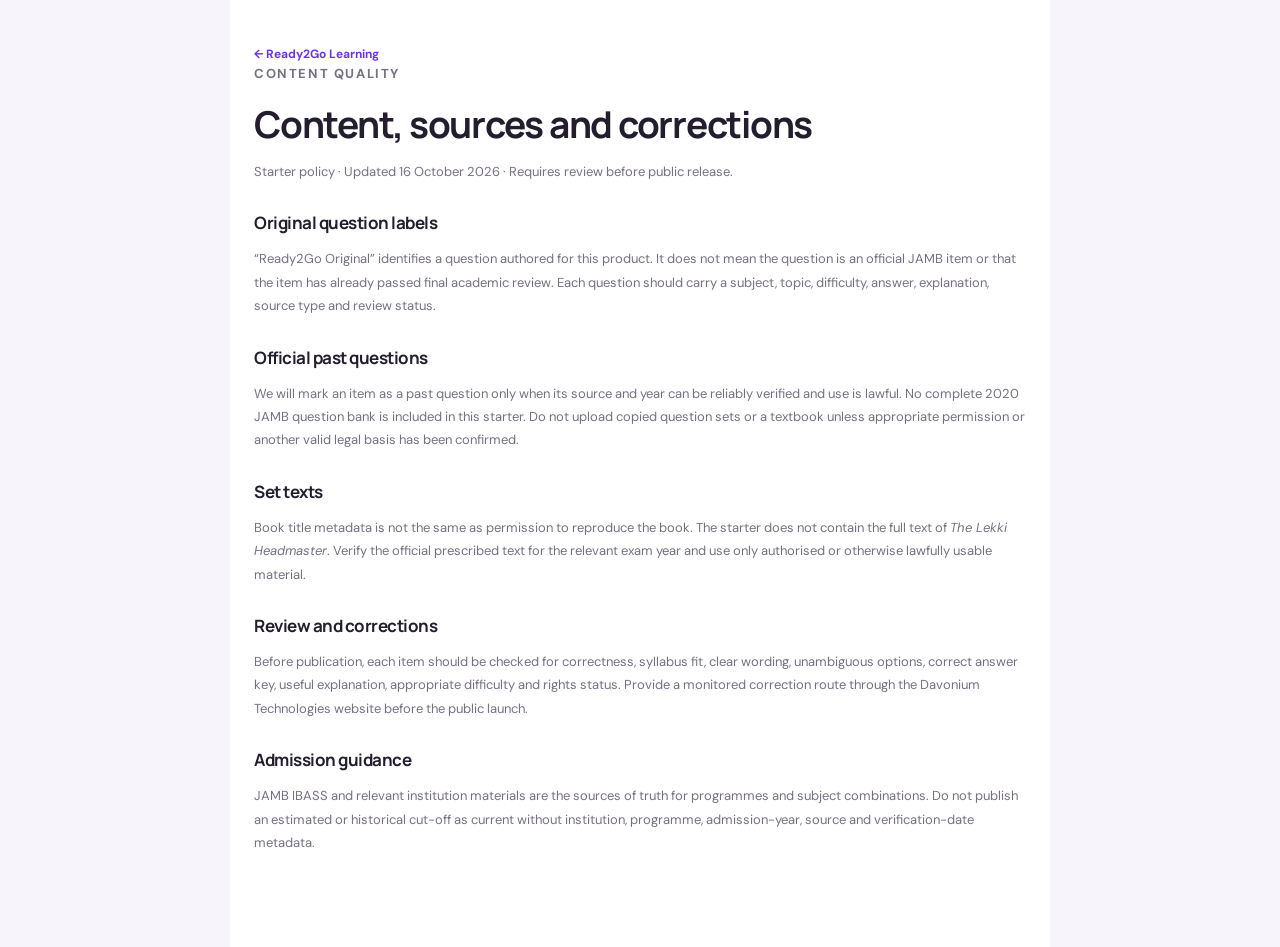
==== content-policy.html @ 7b1dbac5 "Prepare Ready2Go Learning v0.3.0 staging" ====
<!doctype html><html lang="en" data-theme="light"><head><meta charset="utf-8"><meta name="viewport" content="width=device-width,initial-scale=1,viewport-fit=cover"><title>Content &amp; Corrections — Ready2Go Learning</title><link rel="icon" href="./assets/r2g-app-icon.svg"><link rel="stylesheet" href="./styles.css"></head><body><main class="legal-page"><a class="back-link" href="./index.html">← Ready2Go Learning</a><p class="eyebrow">CONTENT QUALITY</p><h1>Content, sources and corrections</h1><p class="muted">Starter policy · Updated 16 October 2026 · Requires review before public release.</p><h2>Original question labels</h2><p>“Ready2Go Original” identifies a question authored for this product. It does not mean the question is an official JAMB item or that the item has already passed final academic review. Each question should carry a subject, topic, difficulty, answer, explanation, source type and review status.</p><h2>Official past questions</h2><p>We will mark an item as a past question only when its source and year can be reliably verified and use is lawful. No complete 2020 JAMB question bank is included in this starter. Do not upload copied question sets or a textbook unless appropriate permission or another valid legal basis has been confirmed.</p><h2>Set texts</h2><p>Book title metadata is not the same as permission to reproduce the book. The starter does not contain the full text of <em>The Lekki Headmaster</em>. Verify the official prescribed text for the relevant exam year and use only authorised or otherwise lawfully usable material.</p><h2>Review and corrections</h2><p>Before publication, each item should be checked for correctness, syllabus fit, clear wording, unambiguous options, correct answer key, useful explanation, appropriate difficulty and rights status. Provide a monitored correction route through the Davonium Technologies website before the public launch.</p><h2>Admission guidance</h2><p>JAMB IBASS and relevant institution materials are the sources of truth for programmes and subject combinations. Do not publish an estimated or historical cut-off as current without institution, programme, admission-year, source and verification-date metadata.</p></main></body></html>
---- styles.css ----
@import url('https://fonts.googleapis.com/css2?family=DM+Sans:wght@400;500;600;700&family=Manrope:wght@400;500;600;700;800&display=swap');
:root{--bg:#F7F4FC;--surface:#FFFFFF;--surface-2:#FBF9FE;--sidebar:#FFFFFF;--text:#231D2E;--muted:#777084;--border:#EAE4F2;--primary:#6D35E8;--primary-strong:#5A24D6;--primary-soft:#F0E9FF;--coral:#FF7657;--coral-soft:#FFF0EB;--success:#168A5B;--success-soft:#E7F7EF;--warning:#A75B13;--shadow:0 12px 34px rgba(47,28,77,.055);--radius:18px;font-family:'DM Sans',Arial,sans-serif;color:var(--text);background:var(--bg);font-synthesis:none}
:root[data-theme="dark"]{--bg:#17131F;--surface:#211B2B;--surface-2:#292133;--sidebar:#1C1725;--text:#F4EFFB;--muted:#B2A9C0;--border:#393044;--primary:#A988FF;--primary-strong:#C0A9FF;--primary-soft:#33254E;--coral:#FF8D72;--coral-soft:#3A2727;--success:#66D7A5;--success-soft:#20382F;--warning:#F1B46F;--shadow:0 12px 34px rgba(0,0,0,.2)}
*{box-sizing:border-box}body{margin:0;min-height:100vh;background:var(--bg);color:var(--text);font-family:'DM Sans',Arial,sans-serif;font-size:14px}button,input,select{font:inherit}button,a{-webkit-tap-highlight-color:transparent}button{cursor:pointer}button:disabled{cursor:not-allowed;opacity:.42}a{color:var(--primary);text-decoration:none}a:hover{text-decoration:underline}h1,h2,h3,strong{font-family:'Manrope','DM Sans',Arial,sans-serif}h1{font-size:clamp(27px,3vw,37px);letter-spacing:-1.25px;line-height:1.18;margin:0 0 10px}h2{font-size:22px;letter-spacing:-.5px;margin:0}h3{font-size:16px;letter-spacing:-.2px;margin:0}.muted{color:var(--muted)}.lead{font-size:15px;line-height:1.65;max-width:710px}.small{font-size:12px}.small-note{font-size:11px;color:var(--muted);line-height:1.55}.eyebrow{font-size:10px;font-weight:700;letter-spacing:1.6px;color:var(--primary);margin:0 0 12px}.app-shell{min-height:100vh;display:grid;grid-template-columns:246px minmax(0,1fr)}.sidebar{position:sticky;top:0;height:100vh;display:flex;flex-direction:column;padding:28px 16px 18px;background:var(--sidebar);border-right:1px solid var(--border);z-index:20}.brand{display:flex;align-items:center;gap:11px;padding:0 10px;margin-bottom:46px;color:var(--text)}.brand:hover{text-decoration:none}.brand-icon{width:43px;height:43px;border-radius:13px;overflow:hidden;display:grid;place-items:center;flex-shrink:0}.brand-icon img{width:100%;height:100%}.brand-wordmark strong{display:block;font-size:19px;letter-spacing:-.9px}.brand-wordmark small{display:block;color:var(--primary);font-size:9px;letter-spacing:2.7px;font-weight:800;margin-top:2px}.sidebar-caption{padding:0 12px;color:var(--muted);font-size:9px;font-weight:700;letter-spacing:1.4px;margin:0 0 12px}.main-nav{display:grid;gap:5px}.nav-item{border:0;background:transparent;color:var(--muted);display:flex;align-items:center;gap:13px;width:100%;padding:12px;border-radius:11px;text-align:left;font-weight:600;font-size:13px;transition:background .15s,color .15s}.nav-item:hover{background:var(--surface-2);color:var(--text)}.nav-item.active{background:var(--primary-soft);color:var(--primary);font-weight:700}.nav-glyph{width:21px;display:inline-grid;place-items:center;font-size:20px;font-weight:600}.lower-caption{margin-top:35px}.sidebar-bottom{margin-top:auto;padding:16px 12px;display:flex;align-items:center;gap:10px;border:1px solid var(--border);border-radius:14px;background:var(--surface-2)}.support-mark{width:38px;height:38px;border-radius:10px;display:grid;place-items:center;background:var(--primary);color:#fff;font-family:'Manrope',sans-serif;font-weight:800;font-size:11px;flex-shrink:0}.sidebar-bottom strong{display:block;font-size:11px;margin-bottom:4px}.sidebar-bottom span{display:block;color:var(--muted);font-size:10px;line-height:1.4}.sidebar-credit{font-size:9px;color:var(--muted);text-align:center;margin-top:13px}.main-area{min-width:0;min-height:100vh;display:flex;flex-direction:column}.topbar{height:76px;display:flex;align-items:center;justify-content:space-between;padding:0 clamp(20px,3.2vw,48px);background:var(--surface);border-bottom:1px solid var(--border)}.breadcrumb{font-size:12px;color:var(--muted);display:flex;align-items:center;gap:10px}.breadcrumb strong{color:var(--text);font-weight:700}.topbar-actions{display:flex;align-items:center;gap:14px}.account-label{font-size:12px;font-weight:600}.theme-toggle,.avatar-button,.mobile-menu{border:1px solid var(--border);background:var(--surface);color:var(--text);border-radius:10px}.theme-toggle{display:flex;align-items:center;gap:8px;padding:9px 11px;font-size:11px;font-weight:600}.theme-toggle span:first-child{font-size:17px}.avatar-button{width:34px;height:34px;border-radius:50%;background:var(--primary-soft);color:var(--primary);font-weight:800;border-color:transparent}.mobile-menu{display:none}.view-container{width:100%;max-width:1460px;margin:0 auto;padding:34px clamp(20px,3.2vw,48px) 30px;flex:1}.app-footer{display:flex;justify-content:space-between;gap:15px;padding:18px clamp(20px,3.2vw,48px);border-top:1px solid var(--border);color:var(--muted);font-size:10px}.app-footer>span:last-child{display:flex;gap:18px}.app-footer a{color:var(--muted)}.welcome-row{display:flex;justify-content:space-between;gap:20px;align-items:flex-start;margin-bottom:28px}.status-chip{display:flex;align-items:center;gap:8px;padding:9px 12px;border:1px solid var(--border);background:var(--surface);border-radius:99px;color:var(--muted);font-size:10px;white-space:nowrap}.status-dot{width:7px;height:7px;border-radius:50%;background:#35B982;box-shadow:0 0 0 3px rgba(53,185,130,.12)}.metric-grid{display:grid;grid-template-columns:repeat(3,minmax(0,1fr));gap:15px;margin-bottom:25px}.metric-card{background:var(--surface);border:1px solid var(--border);border-radius:15px;padding:19px 20px;min-height:117px;box-shadow:var(--shadow)}.metric-label,.metric-note{display:block;color:var(--muted);font-size:11px}.metric-card>strong{display:block;font-size:29px;letter-spacing:-1px;margin:9px 0 5px}.metric-card .metric-category{font-size:20px}.metric-note{font-size:10px}.setup-banner{display:flex;align-items:center;gap:16px;padding:18px 20px;margin:0 0 31px;border-radius:16px;border:1px solid #E3D8FA;background:linear-gradient(110deg,var(--primary-soft),var(--surface));}.banner-mark{width:45px;height:45px;border-radius:12px;background:var(--primary);display:grid;place-items:center;color:white;font-family:'Manrope';font-size:12px;font-weight:800;flex-shrink:0}.banner-copy{flex:1}.banner-copy h2{font-size:16px;margin-bottom:5px}.banner-copy p{font-size:12px;color:var(--muted);line-height:1.5;margin:0}.section-head{display:flex;justify-content:space-between;align-items:end;gap:15px;margin:24px 0 15px}.section-head h2{font-size:21px}.text-button{padding:5px 0;color:var(--primary);background:transparent;border:0;font-size:11px;font-weight:700}.text-button:hover{text-decoration:underline}.feature-grid{display:grid;grid-template-columns:repeat(2,minmax(0,1fr));gap:16px}.feature-card{position:relative;overflow:hidden;min-height:242px;border-radius:17px;padding:22px 23px;border:1px solid var(--border);background:var(--surface)}.feature-primary{background:linear-gradient(145deg,var(--primary-soft),var(--surface));border-color:#E4D9FA}.feature-secondary{background:linear-gradient(145deg,var(--coral-soft),var(--surface));border-color:#F7DCD4}.feature-top{display:flex;justify-content:space-between;align-items:center;margin-bottom:20px}.subject-icon{width:39px;height:39px;display:grid;place-items:center;background:var(--primary);color:white;border-radius:11px;font-weight:800;font-family:'Manrope';font-size:17px}.subject-icon.coral{background:var(--coral)}.pill{display:inline-flex;align-items:center;padding:5px 9px;border-radius:99px;background:var(--surface-2);border:1px solid var(--border);color:var(--muted);font-size:9px;white-space:nowrap}.pill-live{background:var(--success-soft);border-color:transparent;color:var(--success)}.feature-card h3{font-size:20px;margin-bottom:7px}.feature-card p{font-size:12px;color:var(--muted);line-height:1.6;max-width:420px;min-height:39px;margin:0 0 13px}.feature-meta{display:flex;align-items:center;gap:9px;font-size:10px;color:var(--muted);margin-bottom:19px}.button{display:inline-flex;justify-content:center;align-items:center;gap:9px;border:1px solid transparent;border-radius:10px;padding:11px 15px;font-size:12px;font-weight:700;transition:transform .12s,background .12s,border-color .12s}.button:hover:not(:disabled){transform:translateY(-1px)}.button-primary{background:var(--primary);color:white}.button-primary:hover{background:var(--primary-strong)}.button-light{background:var(--text);color:var(--surface)}.button-outline{background:var(--surface);border-color:var(--border);color:var(--text)}.button-outline:hover{border-color:var(--primary);color:var(--primary)}.button-danger{color:#B64242;background:transparent;border-color:#E8C9C9}.button-wide{width:100%;margin-top:20px}.spaced{margin-top:34px}.recent-card{display:flex;align-items:center;gap:13px;padding:15px 17px;margin-bottom:9px;background:var(--surface);border:1px solid var(--border);border-radius:13px}.recent-icon{width:35px;height:35px;border-radius:10px;display:grid;place-items:center;background:var(--success-soft);color:var(--success);font-size:17px}.recent-copy{flex:1;min-width:0}.recent-copy strong,.recent-copy span,.recent-score strong,.recent-score span{display:block}.recent-copy strong{font-size:12px}.recent-copy span{font-size:10px;color:var(--muted);margin-top:4px}.recent-score{text-align:right}.recent-score strong{font-size:15px}.recent-score span{font-size:10px;color:var(--muted);margin-top:3px}.page-intro{margin-bottom:28px}.subject-group{margin-bottom:30px}.group-heading{display:flex;align-items:center;gap:12px;margin-bottom:13px}.group-heading h2{font-size:16px}.count-pill{font-size:10px;color:var(--muted);padding:5px 8px;border-radius:20px;background:var(--surface-2);border:1px solid var(--border)}.subject-grid{display:grid;grid-template-columns:repeat(2,minmax(0,1fr));gap:10px}.subject-card{display:flex;align-items:center;gap:12px;min-width:0;padding:13px;background:var(--surface);border:1px solid var(--border);border-radius:13px}.subject-card .subject-icon{width:37px;height:37px;flex-shrink:0;background:var(--primary-soft);color:var(--primary);font-size:15px}.subject-card.is-available .subject-icon{background:var(--primary);color:white}.subject-info{flex:1;min-width:0}.subject-info h3{font-size:12px;overflow-wrap:anywhere}.subject-info p{color:var(--muted);font-size:10px;line-height:1.45;margin:4px 0 0}.subject-card .pill{font-size:8px}.icon-button{width:31px;height:31px;border-radius:9px;background:var(--primary-soft);color:var(--primary);border:0;font-size:18px;font-weight:700;flex-shrink:0}.setup-layout,.profile-layout{display:grid;grid-template-columns:minmax(0,1.5fr) minmax(230px,.65fr);gap:18px;align-items:start}.form-card{padding:25px;background:var(--surface);border:1px solid var(--border);border-radius:17px;box-shadow:var(--shadow)}.form-card>label,.modal-card form>label,.modal-card form>div>label{display:block;margin-bottom:8px;font-size:12px;font-weight:700}.field{width:100%;padding:12px 13px;color:var(--text);background:var(--surface);border:1px solid var(--border);border-radius:10px;margin-bottom:20px;outline:none}.field:focus{border-color:var(--primary);box-shadow:0 0 0 3px color-mix(in srgb,var(--primary) 12%,transparent)}select.field{appearance:auto}.choice-row{display:flex;flex-wrap:wrap;gap:8px;margin:0 0 22px}.choice{position:relative}.choice input{position:absolute;opacity:0;pointer-events:none}.choice span{min-width:68px;display:inline-flex;justify-content:center;padding:10px 12px;border:1px solid var(--border);border-radius:9px;background:var(--surface);color:var(--muted);font-weight:600;font-size:11px}.choice input:checked+span{background:var(--primary-soft);border-color:var(--primary);color:var(--primary)}.check-row{display:flex;align-items:flex-start;gap:10px;padding:13px 0;border-top:1px solid var(--border);margin-top:4px}.check-row input{margin-top:3px;accent-color:var(--primary)}.check-row strong,.check-row small{display:block}.check-row strong{font-size:12px}.check-row small{font-size:10px;color:var(--muted);margin-top:5px;line-height:1.45}.setup-aside{background:var(--surface-2);border:1px solid var(--border);padding:22px;border-radius:16px}.aside-mark{width:48px;height:48px;display:grid;place-items:center;background:var(--primary);border-radius:13px;color:white;font-family:'Manrope';font-weight:800;font-size:13px;margin-bottom:21px}.setup-aside h3{font-size:17px;margin-bottom:8px}.setup-aside>p{font-size:12px;color:var(--muted);line-height:1.65}.mini-rule{width:38px;height:3px;background:var(--coral);border-radius:5px;margin:17px 0}.cbt-top{display:flex;justify-content:space-between;align-items:center;gap:15px;margin-bottom:19px}.cbt-top h1{font-size:26px;margin:0 0 5px}.cbt-top-right{display:flex;align-items:center;gap:13px}.timer{padding:9px 13px;border:1px solid var(--border);border-radius:10px;background:var(--surface);min-width:93px}.timer span,.timer strong{display:block}.timer span{font-size:9px;color:var(--muted)}.timer strong{font-size:16px;margin-top:2px;font-family:'Manrope';font-variant-numeric:tabular-nums}.timer-warning{border-color:var(--coral);background:var(--coral-soft)}.cbt-progress{height:5px;border-radius:99px;background:var(--border);overflow:hidden;margin-bottom:21px}.cbt-progress span{height:100%;display:block;background:var(--primary);transition:width .2s}.cbt-layout{display:grid;grid-template-columns:minmax(0,1fr) 265px;gap:17px;align-items:start}.question-panel,.question-map{background:var(--surface);border:1px solid var(--border);border-radius:16px}.question-panel{padding:clamp(18px,3vw,30px);min-height:430px;display:flex;flex-direction:column}.question-meta{display:flex;justify-content:space-between;align-items:center;gap:12px}.question-number{font-size:10px;color:var(--primary);font-weight:800;letter-spacing:1.2px}.flag-button{background:transparent;border:0;color:var(--muted);font-size:10px;font-weight:600}.flag-button.flagged{color:var(--coral)}.question-text{font-size:clamp(18px,2vw,23px);font-weight:700;line-height:1.5;margin:26px 0}.options-list{display:grid;gap:10px}.answer-option{display:flex;align-items:center;gap:12px;padding:12px 13px;border:1px solid var(--border);border-radius:11px;cursor:pointer;transition:border-color .1s,background .1s}.answer-option:hover{border-color:var(--primary)}.answer-option.selected{background:var(--primary-soft);border-color:var(--primary)}.answer-option input{position:absolute;opacity:0}.option-key{width:28px;height:28px;display:grid;place-items:center;border-radius:8px;border:1px solid var(--border);background:var(--surface);font-size:11px;font-weight:800;color:var(--muted);flex-shrink:0}.selected .option-key{background:var(--primary);color:white;border-color:var(--primary)}.option-text{font-size:13px;line-height:1.45}.question-nav{display:flex;align-items:center;justify-content:space-between;gap:12px;margin-top:auto;padding-top:25px}.answered-count{font-size:10px;color:var(--muted)}.question-map{padding:19px;position:sticky;top:20px}.map-heading{display:flex;align-items:center;justify-content:space-between;gap:10px}.map-heading h3{font-size:14px}.map-heading span{font-size:10px;color:var(--muted)}.number-grid{display:grid;grid-template-columns:repeat(5,minmax(0,1fr));gap:7px;margin:17px 0}.number-button{aspect-ratio:1;border:1px solid var(--border);border-radius:8px;background:var(--surface-2);color:var(--muted);font-size:11px;font-weight:700}.number-button.current{outline:2px solid var(--primary);outline-offset:1px;color:var(--primary)}.number-button.answered{background:var(--primary-soft);border-color:var(--primary);color:var(--primary)}.number-button.flagged{box-shadow:inset 0 -3px var(--coral)}.legend{display:grid;gap:7px;margin-bottom:17px;font-size:9px;color:var(--muted)}.legend span{display:flex;align-items:center;gap:7px}.legend i{display:inline-block;width:9px;height:9px;border-radius:3px;border:1px solid var(--border)}.legend-current{outline:1px solid var(--primary)}.legend-answered{background:var(--primary-soft);border-color:var(--primary)!important}.legend-flagged{background:var(--coral-soft);border-color:var(--coral)!important}.results-hero{max-width:690px;margin:0 auto 28px;padding:35px 25px;text-align:center;background:var(--surface);border:1px solid var(--border);border-radius:20px;box-shadow:var(--shadow)}.result-symbol{width:58px;height:58px;display:grid;place-items:center;margin:0 auto 18px;background:var(--primary-soft);color:var(--primary);border-radius:17px;font-size:21px;font-weight:800}.results-hero h1{font-size:55px;margin:0}.results-hero h1 span{font-size:21px;color:var(--muted);font-weight:500}.result-pct{font-size:13px;color:var(--primary);font-weight:800;margin:4px 0 13px}.result-message{font-size:13px;color:var(--muted);line-height:1.6;max-width:460px;margin:0 auto}.result-stats{display:flex;justify-content:center;gap:35px;margin:27px 0;padding:18px 0;border-top:1px solid var(--border);border-bottom:1px solid var(--border)}.result-stats strong,.result-stats span{display:block}.result-stats strong{font-size:22px}.result-stats span{font-size:10px;color:var(--muted);margin-top:4px}.result-actions{display:flex;justify-content:center;align-items:center;flex-wrap:wrap;gap:10px}.answer-review{max-width:860px;margin:0 auto}.review-card{padding:19px;margin-bottom:10px;background:var(--surface);border:1px solid var(--border);border-radius:14px}.review-title{display:flex;align-items:center;gap:10px;font-size:10px;color:var(--muted);margin-bottom:12px}.review-badge{padding:5px 8px;border-radius:6px;font-size:9px;font-weight:800}.review-badge.correct{background:var(--success-soft);color:var(--success)}.review-badge.incorrect{background:var(--coral-soft);color:var(--coral)}.review-card h3{font-size:14px;line-height:1.6}.review-card p{font-size:11px;line-height:1.6;color:var(--muted);margin:10px 0 0}.review-card .correct-answer strong{color:var(--success)}.explanation{background:var(--surface-2);border-radius:9px;padding:11px}.empty-state{padding:42px 20px;text-align:center;background:var(--surface);border:1px solid var(--border);border-radius:15px}.empty-state h2{font-size:17px;margin-bottom:8px}.empty-state p{color:var(--muted);font-size:12px;line-height:1.6}.empty-state.compact{padding:24px}.empty-symbol{width:36px;height:36px;border-radius:10px;background:var(--primary-soft);color:var(--primary);display:grid;place-items:center;margin:0 auto 12px;font-weight:800}.danger-zone{display:flex;align-items:center;justify-content:space-between;gap:15px;margin-top:28px;padding:17px;border:1px solid #E8C9C9;border-radius:14px;background:var(--surface)}.danger-zone h3{font-size:13px}.danger-zone p{color:var(--muted);font-size:10px;margin:5px 0 0}.category-cards{display:grid;grid-template-columns:repeat(3,minmax(0,1fr));gap:10px;margin:12px 0 24px}.category-card{position:relative;padding:14px 12px;border:1px solid var(--border);border-radius:12px;background:var(--surface);cursor:pointer}.category-card input{position:absolute;opacity:0}.category-card.selected{background:var(--primary-soft);border-color:var(--primary)}.category-symbol{display:grid;place-items:center;width:29px;height:29px;background:var(--surface-2);border-radius:8px;color:var(--primary);font-weight:800;margin-bottom:12px}.category-card strong,.category-card small{display:block}.category-card strong{font-size:11px;line-height:1.4}.category-card small{font-size:9px;color:var(--muted);line-height:1.45;margin-top:5px}.subject-pick-heading{align-items:center;margin:27px 0 12px}.subject-pick-heading h2{font-size:16px}.subject-check-grid{display:grid;grid-template-columns:repeat(2,minmax(0,1fr));gap:6px;margin-bottom:10px}.subject-check{display:flex;align-items:center;gap:8px;padding:8px 9px;border:1px solid var(--border);border-radius:8px;font-size:10px;cursor:pointer}.subject-check input{accent-color:var(--primary);flex-shrink:0}.subject-check span{flex:1}.subject-check small{font-size:8px;color:var(--success)}.account-card{display:flex;justify-content:space-between;align-items:center;gap:20px;margin-top:20px;padding:19px;background:var(--surface);border:1px solid var(--border);border-radius:14px}.account-card h2{font-size:16px}.account-card .eyebrow{margin-bottom:7px}.account-card p{font-size:11px;line-height:1.5}.modal{position:fixed;inset:0;z-index:100;display:grid;place-items:center;padding:20px}.modal.hidden{display:none}.modal-backdrop{position:absolute;inset:0;background:rgba(21,13,33,.6);backdrop-filter:blur(5px)}.modal-card{position:relative;width:min(100%,440px);max-height:min(90vh,760px);overflow:auto;padding:30px;background:var(--surface);border:1px solid var(--border);border-radius:20px;box-shadow:0 28px 90px rgba(0,0,0,.25)}.modal-close{position:absolute;right:18px;top:14px;background:transparent;border:0;font-size:25px;color:var(--muted)}.modal-brand{display:flex;align-items:center;gap:9px;font-family:'Manrope';font-weight:800;font-size:16px;margin-bottom:24px}.modal-brand img{width:34px;height:34px;border-radius:9px}.modal-card h2{font-size:25px;margin-bottom:8px}.modal-card form{margin-top:19px}.modal-card form>div[id="authNameField"]:not(.hidden){margin-bottom:19px}.modal-card form>label{margin-top:18px}.modal-card .field{margin:8px 0 0}.modal-card form>div>label{margin-bottom:0}.modal-card .button-wide{margin-top:15px}.auth-links{display:flex;justify-content:space-between;gap:10px;flex-wrap:wrap;margin-top:13px}.auth-links .text-button{font-size:10px}.form-message{min-height:18px;font-size:11px;line-height:1.5;color:var(--coral);margin:8px 0 0}.legal-note{font-size:9px;color:var(--muted);line-height:1.6;margin:18px 0 0}.hidden{display:none!important}.toast{position:fixed;bottom:22px;left:50%;transform:translate(-50%,15px);opacity:0;pointer-events:none;z-index:200;background:var(--text);color:var(--surface);padding:12px 17px;border-radius:11px;max-width:min(90vw,520px);font-size:12px;line-height:1.45;box-shadow:var(--shadow);transition:opacity .2s,transform .2s}.toast.show{opacity:1;transform:translate(-50%,0)}.loading-state{text-align:center;padding:70px 20px;color:var(--muted)}
@media(max-width:1100px){.app-shell{grid-template-columns:218px minmax(0,1fr)}.cbt-layout{grid-template-columns:minmax(0,1fr) 230px}.subject-grid{grid-template-columns:1fr}.setup-layout,.profile-layout{grid-template-columns:minmax(0,1fr) 240px}}
@media(max-width:820px){.app-shell{grid-template-columns:1fr}.sidebar{position:fixed;left:0;top:0;bottom:0;width:255px;transform:translateX(-105%);transition:transform .2s;box-shadow:var(--shadow)}.sidebar.mobile-open{transform:translateX(0)}.mobile-menu{display:block;padding:7px 10px;font-size:17px;margin-right:10px}.topbar{padding:0 17px;height:66px}.breadcrumb{margin-right:auto}.account-label{display:none}.topbar-actions{gap:8px}.theme-toggle{padding:8px 9px}.view-container{padding:26px 18px}.app-footer{padding:16px 18px}.welcome-row{display:block}.welcome-row .status-chip{display:inline-flex;margin-top:10px}.metric-grid{gap:9px}.metric-card{padding:14px;min-height:100px}.metric-card>strong{font-size:24px}.metric-card .metric-category{font-size:14px}.feature-grid{gap:10px}.feature-card{padding:17px;min-height:260px}.cbt-layout{grid-template-columns:1fr}.question-map{position:static;order:-1}.number-grid{grid-template-columns:repeat(10,minmax(0,1fr))}.setup-layout,.profile-layout{grid-template-columns:1fr}.setup-aside{order:2}.subject-grid{grid-template-columns:repeat(2,minmax(0,1fr))}.subject-card{padding:11px}.subject-card .pill{display:none}}
@media(max-width:560px){h1{font-size:29px}.lead{font-size:13px}.topbar{gap:6px}.breadcrumb{font-size:10px;gap:5px}.theme-toggle span:last-child{display:none}.theme-toggle{width:34px;height:34px;justify-content:center;padding:0}.feature-grid{grid-template-columns:1fr}.feature-card{min-height:0}.feature-card p{min-height:0}.metric-grid{grid-template-columns:1fr 1fr}.metric-card:first-child{grid-column:span 2}.metric-card{min-height:89px}.metric-card>strong{margin:6px 0 3px}.metric-card .metric-category{font-size:15px}.setup-banner{align-items:flex-start;flex-wrap:wrap}.banner-copy{min-width:calc(100% - 70px)}.setup-banner .button{width:100%}.section-head{align-items:center}.subject-grid{grid-template-columns:1fr}.subject-card .pill{display:inline-flex}.category-cards{grid-template-columns:1fr}.category-card{display:flex;align-items:center;gap:10px}.category-symbol{margin:0;flex-shrink:0}.category-card small{margin-left:auto;text-align:right;max-width:38%}.subject-check-grid{grid-template-columns:1fr}.form-card{padding:17px}.cbt-top{align-items:flex-start;flex-direction:column}.cbt-top-right{width:100%;justify-content:space-between}.question-panel{padding:16px}.question-nav{flex-wrap:wrap}.question-nav .button{flex:1}.answered-count{order:3;width:100%;text-align:center}.number-grid{grid-template-columns:repeat(6,minmax(0,1fr))}.result-stats{gap:20px}.results-hero{padding:28px 16px}.results-hero h1{font-size:46px}.account-card{align-items:flex-start;flex-direction:column}.account-card .button{width:100%}.app-footer{font-size:9px}.modal-card{padding:24px 19px}.auth-links{flex-direction:column;align-items:flex-start}.danger-zone{align-items:flex-start;flex-direction:column}.danger-zone .button{width:100%}}
@media(prefers-reduced-motion:reduce){*,*::before,*::after{scroll-behavior:auto!important;transition:none!important}}

.legal-page{max-width:820px;margin:0 auto;padding:44px 24px 80px;background:var(--surface);min-height:100vh}.legal-page h1{margin:18px 0 10px}.legal-page h2{font-size:17px;margin:28px 0 8px}.legal-page p{line-height:1.8;color:var(--muted);font-size:13px}.legal-page .back-link{font-weight:700;font-size:12px}

/* Google identity option: quiet, accessible, and consistent with the product UI. */
.button-google{display:flex;align-items:center;justify-content:center;gap:10px;background:var(--surface);color:var(--text);border:1px solid var(--border);box-shadow:none;margin:20px 0 0}.button-google:hover{background:var(--surface-2);border-color:var(--primary)}.button-google:disabled{opacity:.65;cursor:wait}.auth-divider{display:flex;align-items:center;gap:12px;color:var(--muted);font-size:10px;margin:16px 0 2px}.auth-divider::before,.auth-divider::after{content:"";height:1px;flex:1;background:var(--border)}

/* Ready2Go v0.3: polygon accents and responsive app-level navigation */
.sidebar{overflow-y:auto;overscroll-behavior:contain}
.sidebar-scrim{display:none}
.nav-item{min-height:42px}
.brand-icon img{object-fit:contain}
.feature-card,.metric-card,.subject-card,.form-card,.setup-aside,.recent-card,.guidance-alert,.install-banner,.guide-steps article{clip-path:none;position:relative}
.feature-card::after,.setup-banner::after{content:"";position:absolute;right:-18px;top:-18px;width:100px;height:100px;pointer-events:none;opacity:.2;background:linear-gradient(135deg,var(--primary),var(--coral));clip-path:polygon(50% 0,100% 28%,85% 82%,30% 100%,0 45%)}
.feature-card>* ,.setup-banner>*{position:relative;z-index:1}
.polygon-aside .aside-mark,.support-mark,.banner-mark,.install-symbol{clip-path:polygon(18% 0,82% 0,100% 28%,86% 82%,50% 100%,8% 78%,0 28%);border-radius:0}
.install-banner{display:flex;align-items:center;gap:14px;padding:14px 16px;margin:0 0 25px;border-radius:16px;border:1px solid var(--border);background:linear-gradient(110deg,var(--primary-soft),var(--surface));box-shadow:var(--shadow)}
.install-symbol{flex:0 0 42px;height:42px;display:grid;place-items:center;background:var(--primary);color:white;font-family:'Manrope',sans-serif;font-size:10px;font-weight:800}
.install-symbol:not(.polygon){font-size:18px}
.install-copy{flex:1;min-width:0}
.install-copy strong,.install-copy span{display:block}
.install-copy strong{font-family:'Manrope',sans-serif;font-size:12px;margin-bottom:4px}
.install-copy span{font-size:10px;color:var(--muted);line-height:1.5}
.install-banner.installed{background:var(--success-soft);border-color:transparent}
.install-banner.installed .install-symbol{background:var(--success)}
.onboarding-divider{display:flex;align-items:center;gap:12px;margin:28px 0 18px;color:var(--muted);font-size:9px;font-weight:800;letter-spacing:1.5px}
.onboarding-divider::before,.onboarding-divider::after{content:"";height:1px;flex:1;background:var(--border)}
.onboarding-card .field{margin-bottom:18px}
.guidance-alert{margin:24px 0;padding:18px 19px;border:1px solid var(--border);border-left:4px solid var(--coral);border-radius:14px;background:var(--surface);box-shadow:var(--shadow)}
.guidance-alert strong{font-family:'Manrope',sans-serif;font-size:13px}
.guidance-alert p{color:var(--muted);font-size:12px;line-height:1.65;margin:8px 0}
.guidance-alert a{font-size:11px;font-weight:800}
.guide-grid{margin-bottom:24px}
.guide-steps{display:grid;gap:10px;margin:18px 0 24px}
.guide-steps article{display:flex;gap:14px;align-items:flex-start;padding:16px;background:var(--surface);border:1px solid var(--border);border-radius:14px}
.guide-steps article>span{flex:0 0 34px;height:34px;display:grid;place-items:center;clip-path:polygon(18% 0,82% 0,100% 28%,86% 82%,50% 100%,8% 78%,0 28%);background:var(--primary-soft);color:var(--primary);font-weight:800;font-size:11px}
.guide-steps h3{font-size:13px;margin:2px 0 5px}
.guide-steps p{font-size:11px;line-height:1.6;margin:0;color:var(--muted)}
.syllabus-hero{max-width:720px;min-height:0}
@media(max-width:820px){
 .sidebar{z-index:50}
 .sidebar-scrim.active{display:block;position:fixed;inset:0;background:rgba(20,12,31,.48);backdrop-filter:blur(2px);z-index:40}
 .mobile-menu{z-index:55;position:relative;min-width:38px;min-height:38px}
 .sidebar .brand{margin-bottom:25px}
 .sidebar .lower-caption{margin-top:23px}
 .install-banner{align-items:flex-start;flex-wrap:wrap}
 .install-copy{padding-top:2px}
 .install-banner .button{width:100%}
}
@media(max-width:480px){.guide-steps article{padding:13px}.guidance-alert{padding:15px}.onboarding-card{padding:16px}.install-copy{flex-basis:calc(100% - 60px)}}
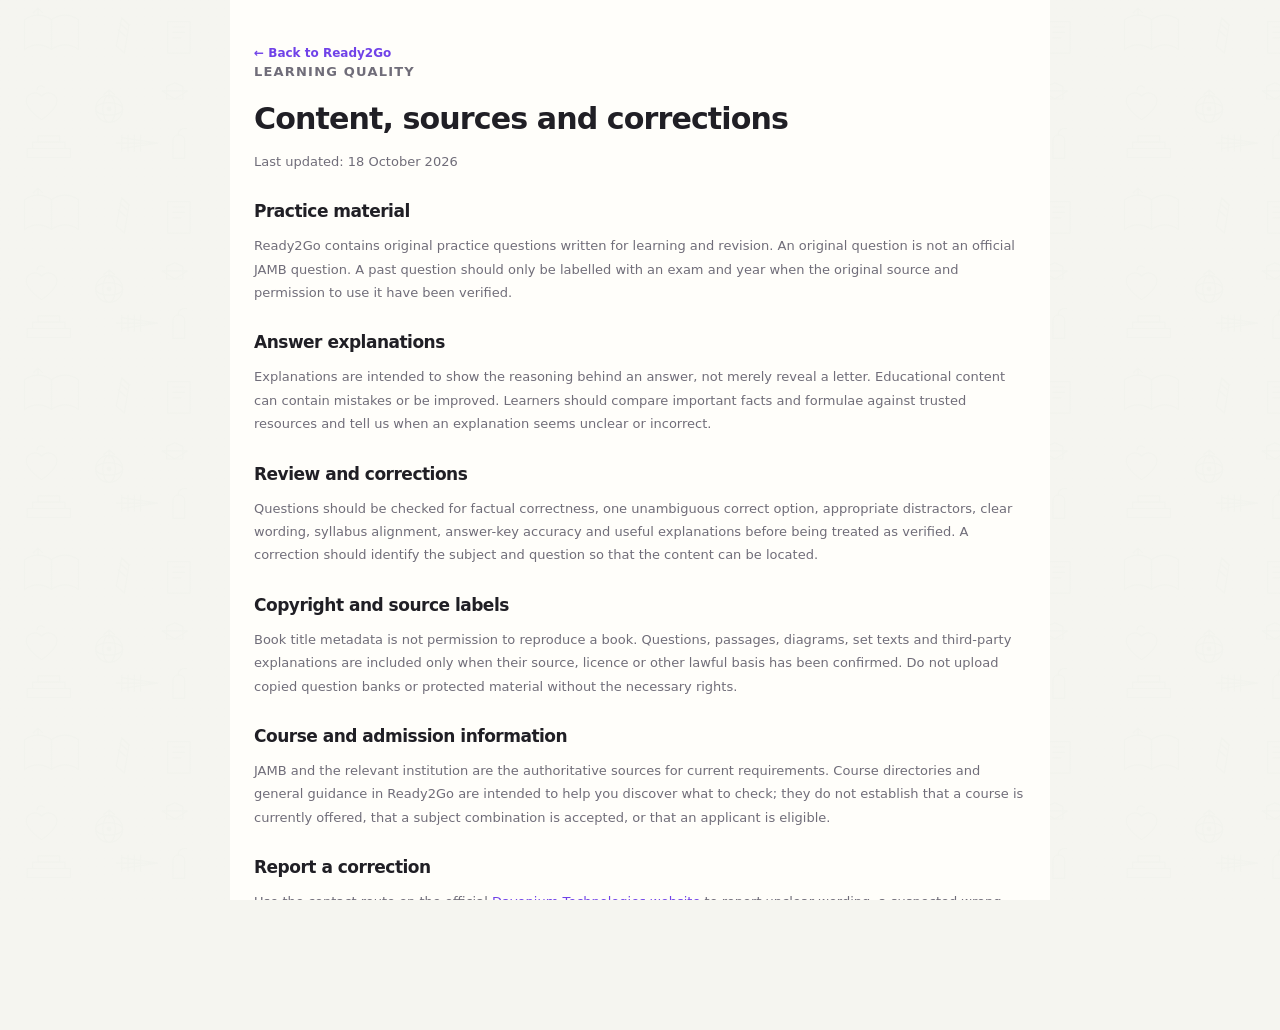
==== commit 9e51948e: "Ready2Go Learning production app v2.0.0" ====
--- a/content-policy.html
+++ b/content-policy.html
@@ -1 +1,9 @@
-<!doctype html><html lang="en" data-theme="light"><head><meta charset="utf-8"><meta name="viewport" content="width=device-width,initial-scale=1,viewport-fit=cover"><title>Content &amp; Corrections — Ready2Go Learning</title><link rel="icon" href="./assets/r2g-app-icon.svg"><link rel="stylesheet" href="./styles.css"></head><body><main class="legal-page"><a class="back-link" href="./index.html">← Ready2Go Learning</a><p class="eyebrow">CONTENT QUALITY</p><h1>Content, sources and corrections</h1><p class="muted">Starter policy · Updated 16 October 2026 · Requires review before public release.</p><h2>Original question labels</h2><p>“Ready2Go Original” identifies a question authored for this product. It does not mean the question is an official JAMB item or that the item has already passed final academic review. Each question should carry a subject, topic, difficulty, answer, explanation, source type and review status.</p><h2>Official past questions</h2><p>We will mark an item as a past question only when its source and year can be reliably verified and use is lawful. No complete 2020 JAMB question bank is included in this starter. Do not upload copied question sets or a textbook unless appropriate permission or another valid legal basis has been confirmed.</p><h2>Set texts</h2><p>Book title metadata is not the same as permission to reproduce the book. The starter does not contain the full text of <em>The Lekki Headmaster</em>. Verify the official prescribed text for the relevant exam year and use only authorised or otherwise lawfully usable material.</p><h2>Review and corrections</h2><p>Before publication, each item should be checked for correctness, syllabus fit, clear wording, unambiguous options, correct answer key, useful explanation, appropriate difficulty and rights status. Provide a monitored correction route through the Davonium Technologies website before the public launch.</p><h2>Admission guidance</h2><p>JAMB IBASS and relevant institution materials are the sources of truth for programmes and subject combinations. Do not publish an estimated or historical cut-off as current without institution, programme, admission-year, source and verification-date metadata.</p></main></body></html>
+<!doctype html>
+<html lang="en" data-theme="light"><head><meta charset="utf-8"><meta name="viewport" content="width=device-width,initial-scale=1,viewport-fit=cover"><meta name="theme-color" content="#F7F4FC"><title>Content, Sources and Corrections — Ready2Go Learning</title><link rel="icon" href="./assets/r2g-app-icon.svg" type="image/svg+xml"><link rel="stylesheet" href="./styles.css"></head>
+<body><main class="legal-page"><a class="back-link" href="./index.html">← Back to Ready2Go</a><p class="eyebrow">LEARNING QUALITY</p><h1>Content, sources and corrections</h1><p class="muted">Last updated: 18 October 2026</p>
+<h2>Practice material</h2><p>Ready2Go contains original practice questions written for learning and revision. An original question is not an official JAMB question. A past question should only be labelled with an exam and year when the original source and permission to use it have been verified.</p>
+<h2>Answer explanations</h2><p>Explanations are intended to show the reasoning behind an answer, not merely reveal a letter. Educational content can contain mistakes or be improved. Learners should compare important facts and formulae against trusted resources and tell us when an explanation seems unclear or incorrect.</p>
+<h2>Review and corrections</h2><p>Questions should be checked for factual correctness, one unambiguous correct option, appropriate distractors, clear wording, syllabus alignment, answer-key accuracy and useful explanations before being treated as verified. A correction should identify the subject and question so that the content can be located.</p>
+<h2>Copyright and source labels</h2><p>Book title metadata is not permission to reproduce a book. Questions, passages, diagrams, set texts and third-party explanations are included only when their source, licence or other lawful basis has been confirmed. Do not upload copied question banks or protected material without the necessary rights.</p>
+<h2>Course and admission information</h2><p>JAMB and the relevant institution are the authoritative sources for current requirements. Course directories and general guidance in Ready2Go are intended to help you discover what to check; they do not establish that a course is currently offered, that a subject combination is accepted, or that an applicant is eligible.</p>
+<h2>Report a correction</h2><p>Use the contact route on the official <a href="https://www.davoniumtech.com/" target="_blank" rel="noopener noreferrer">Davonium Technologies website</a> to report unclear wording, a suspected wrong answer or a catalogue detail that needs review.</p></main></body></html>
--- a/styles.css
+++ b/styles.css
@@ -1,7 +1,6 @@
-@import url('https://fonts.googleapis.com/css2?family=DM+Sans:wght@400;500;600;700&family=Manrope:wght@400;500;600;700;800&display=swap');
-:root{--bg:#F7F4FC;--surface:#FFFFFF;--surface-2:#FBF9FE;--sidebar:#FFFFFF;--text:#231D2E;--muted:#777084;--border:#EAE4F2;--primary:#6D35E8;--primary-strong:#5A24D6;--primary-soft:#F0E9FF;--coral:#FF7657;--coral-soft:#FFF0EB;--success:#168A5B;--success-soft:#E7F7EF;--warning:#A75B13;--shadow:0 12px 34px rgba(47,28,77,.055);--radius:18px;font-family:'DM Sans',Arial,sans-serif;color:var(--text);background:var(--bg);font-synthesis:none}
+:root{--bg:#F7F4FC;--surface:#FFFFFF;--surface-2:#FBF9FE;--sidebar:#FFFFFF;--text:#231D2E;--muted:#777084;--border:#EAE4F2;--primary:#6D35E8;--primary-strong:#5A24D6;--primary-soft:#F0E9FF;--coral:#FF7657;--coral-soft:#FFF0EB;--success:#168A5B;--success-soft:#E7F7EF;--warning:#A75B13;--shadow:0 12px 34px rgba(47,28,77,.055);--radius:18px;font-family:system-ui,-apple-system,'Segoe UI',Arial,sans-serif;color:var(--text);background:var(--bg);font-synthesis:none}
 :root[data-theme="dark"]{--bg:#17131F;--surface:#211B2B;--surface-2:#292133;--sidebar:#1C1725;--text:#F4EFFB;--muted:#B2A9C0;--border:#393044;--primary:#A988FF;--primary-strong:#C0A9FF;--primary-soft:#33254E;--coral:#FF8D72;--coral-soft:#3A2727;--success:#66D7A5;--success-soft:#20382F;--warning:#F1B46F;--shadow:0 12px 34px rgba(0,0,0,.2)}
-*{box-sizing:border-box}body{margin:0;min-height:100vh;background:var(--bg);color:var(--text);font-family:'DM Sans',Arial,sans-serif;font-size:14px}button,input,select{font:inherit}button,a{-webkit-tap-highlight-color:transparent}button{cursor:pointer}button:disabled{cursor:not-allowed;opacity:.42}a{color:var(--primary);text-decoration:none}a:hover{text-decoration:underline}h1,h2,h3,strong{font-family:'Manrope','DM Sans',Arial,sans-serif}h1{font-size:clamp(27px,3vw,37px);letter-spacing:-1.25px;line-height:1.18;margin:0 0 10px}h2{font-size:22px;letter-spacing:-.5px;margin:0}h3{font-size:16px;letter-spacing:-.2px;margin:0}.muted{color:var(--muted)}.lead{font-size:15px;line-height:1.65;max-width:710px}.small{font-size:12px}.small-note{font-size:11px;color:var(--muted);line-height:1.55}.eyebrow{font-size:10px;font-weight:700;letter-spacing:1.6px;color:var(--primary);margin:0 0 12px}.app-shell{min-height:100vh;display:grid;grid-template-columns:246px minmax(0,1fr)}.sidebar{position:sticky;top:0;height:100vh;display:flex;flex-direction:column;padding:28px 16px 18px;background:var(--sidebar);border-right:1px solid var(--border);z-index:20}.brand{display:flex;align-items:center;gap:11px;padding:0 10px;margin-bottom:46px;color:var(--text)}.brand:hover{text-decoration:none}.brand-icon{width:43px;height:43px;border-radius:13px;overflow:hidden;display:grid;place-items:center;flex-shrink:0}.brand-icon img{width:100%;height:100%}.brand-wordmark strong{display:block;font-size:19px;letter-spacing:-.9px}.brand-wordmark small{display:block;color:var(--primary);font-size:9px;letter-spacing:2.7px;font-weight:800;margin-top:2px}.sidebar-caption{padding:0 12px;color:var(--muted);font-size:9px;font-weight:700;letter-spacing:1.4px;margin:0 0 12px}.main-nav{display:grid;gap:5px}.nav-item{border:0;background:transparent;color:var(--muted);display:flex;align-items:center;gap:13px;width:100%;padding:12px;border-radius:11px;text-align:left;font-weight:600;font-size:13px;transition:background .15s,color .15s}.nav-item:hover{background:var(--surface-2);color:var(--text)}.nav-item.active{background:var(--primary-soft);color:var(--primary);font-weight:700}.nav-glyph{width:21px;display:inline-grid;place-items:center;font-size:20px;font-weight:600}.lower-caption{margin-top:35px}.sidebar-bottom{margin-top:auto;padding:16px 12px;display:flex;align-items:center;gap:10px;border:1px solid var(--border);border-radius:14px;background:var(--surface-2)}.support-mark{width:38px;height:38px;border-radius:10px;display:grid;place-items:center;background:var(--primary);color:#fff;font-family:'Manrope',sans-serif;font-weight:800;font-size:11px;flex-shrink:0}.sidebar-bottom strong{display:block;font-size:11px;margin-bottom:4px}.sidebar-bottom span{display:block;color:var(--muted);font-size:10px;line-height:1.4}.sidebar-credit{font-size:9px;color:var(--muted);text-align:center;margin-top:13px}.main-area{min-width:0;min-height:100vh;display:flex;flex-direction:column}.topbar{height:76px;display:flex;align-items:center;justify-content:space-between;padding:0 clamp(20px,3.2vw,48px);background:var(--surface);border-bottom:1px solid var(--border)}.breadcrumb{font-size:12px;color:var(--muted);display:flex;align-items:center;gap:10px}.breadcrumb strong{color:var(--text);font-weight:700}.topbar-actions{display:flex;align-items:center;gap:14px}.account-label{font-size:12px;font-weight:600}.theme-toggle,.avatar-button,.mobile-menu{border:1px solid var(--border);background:var(--surface);color:var(--text);border-radius:10px}.theme-toggle{display:flex;align-items:center;gap:8px;padding:9px 11px;font-size:11px;font-weight:600}.theme-toggle span:first-child{font-size:17px}.avatar-button{width:34px;height:34px;border-radius:50%;background:var(--primary-soft);color:var(--primary);font-weight:800;border-color:transparent}.mobile-menu{display:none}.view-container{width:100%;max-width:1460px;margin:0 auto;padding:34px clamp(20px,3.2vw,48px) 30px;flex:1}.app-footer{display:flex;justify-content:space-between;gap:15px;padding:18px clamp(20px,3.2vw,48px);border-top:1px solid var(--border);color:var(--muted);font-size:10px}.app-footer>span:last-child{display:flex;gap:18px}.app-footer a{color:var(--muted)}.welcome-row{display:flex;justify-content:space-between;gap:20px;align-items:flex-start;margin-bottom:28px}.status-chip{display:flex;align-items:center;gap:8px;padding:9px 12px;border:1px solid var(--border);background:var(--surface);border-radius:99px;color:var(--muted);font-size:10px;white-space:nowrap}.status-dot{width:7px;height:7px;border-radius:50%;background:#35B982;box-shadow:0 0 0 3px rgba(53,185,130,.12)}.metric-grid{display:grid;grid-template-columns:repeat(3,minmax(0,1fr));gap:15px;margin-bottom:25px}.metric-card{background:var(--surface);border:1px solid var(--border);border-radius:15px;padding:19px 20px;min-height:117px;box-shadow:var(--shadow)}.metric-label,.metric-note{display:block;color:var(--muted);font-size:11px}.metric-card>strong{display:block;font-size:29px;letter-spacing:-1px;margin:9px 0 5px}.metric-card .metric-category{font-size:20px}.metric-note{font-size:10px}.setup-banner{display:flex;align-items:center;gap:16px;padding:18px 20px;margin:0 0 31px;border-radius:16px;border:1px solid #E3D8FA;background:linear-gradient(110deg,var(--primary-soft),var(--surface));}.banner-mark{width:45px;height:45px;border-radius:12px;background:var(--primary);display:grid;place-items:center;color:white;font-family:'Manrope';font-size:12px;font-weight:800;flex-shrink:0}.banner-copy{flex:1}.banner-copy h2{font-size:16px;margin-bottom:5px}.banner-copy p{font-size:12px;color:var(--muted);line-height:1.5;margin:0}.section-head{display:flex;justify-content:space-between;align-items:end;gap:15px;margin:24px 0 15px}.section-head h2{font-size:21px}.text-button{padding:5px 0;color:var(--primary);background:transparent;border:0;font-size:11px;font-weight:700}.text-button:hover{text-decoration:underline}.feature-grid{display:grid;grid-template-columns:repeat(2,minmax(0,1fr));gap:16px}.feature-card{position:relative;overflow:hidden;min-height:242px;border-radius:17px;padding:22px 23px;border:1px solid var(--border);background:var(--surface)}.feature-primary{background:linear-gradient(145deg,var(--primary-soft),var(--surface));border-color:#E4D9FA}.feature-secondary{background:linear-gradient(145deg,var(--coral-soft),var(--surface));border-color:#F7DCD4}.feature-top{display:flex;justify-content:space-between;align-items:center;margin-bottom:20px}.subject-icon{width:39px;height:39px;display:grid;place-items:center;background:var(--primary);color:white;border-radius:11px;font-weight:800;font-family:'Manrope';font-size:17px}.subject-icon.coral{background:var(--coral)}.pill{display:inline-flex;align-items:center;padding:5px 9px;border-radius:99px;background:var(--surface-2);border:1px solid var(--border);color:var(--muted);font-size:9px;white-space:nowrap}.pill-live{background:var(--success-soft);border-color:transparent;color:var(--success)}.feature-card h3{font-size:20px;margin-bottom:7px}.feature-card p{font-size:12px;color:var(--muted);line-height:1.6;max-width:420px;min-height:39px;margin:0 0 13px}.feature-meta{display:flex;align-items:center;gap:9px;font-size:10px;color:var(--muted);margin-bottom:19px}.button{display:inline-flex;justify-content:center;align-items:center;gap:9px;border:1px solid transparent;border-radius:10px;padding:11px 15px;font-size:12px;font-weight:700;transition:transform .12s,background .12s,border-color .12s}.button:hover:not(:disabled){transform:translateY(-1px)}.button-primary{background:var(--primary);color:white}.button-primary:hover{background:var(--primary-strong)}.button-light{background:var(--text);color:var(--surface)}.button-outline{background:var(--surface);border-color:var(--border);color:var(--text)}.button-outline:hover{border-color:var(--primary);color:var(--primary)}.button-danger{color:#B64242;background:transparent;border-color:#E8C9C9}.button-wide{width:100%;margin-top:20px}.spaced{margin-top:34px}.recent-card{display:flex;align-items:center;gap:13px;padding:15px 17px;margin-bottom:9px;background:var(--surface);border:1px solid var(--border);border-radius:13px}.recent-icon{width:35px;height:35px;border-radius:10px;display:grid;place-items:center;background:var(--success-soft);color:var(--success);font-size:17px}.recent-copy{flex:1;min-width:0}.recent-copy strong,.recent-copy span,.recent-score strong,.recent-score span{display:block}.recent-copy strong{font-size:12px}.recent-copy span{font-size:10px;color:var(--muted);margin-top:4px}.recent-score{text-align:right}.recent-score strong{font-size:15px}.recent-score span{font-size:10px;color:var(--muted);margin-top:3px}.page-intro{margin-bottom:28px}.subject-group{margin-bottom:30px}.group-heading{display:flex;align-items:center;gap:12px;margin-bottom:13px}.group-heading h2{font-size:16px}.count-pill{font-size:10px;color:var(--muted);padding:5px 8px;border-radius:20px;background:var(--surface-2);border:1px solid var(--border)}.subject-grid{display:grid;grid-template-columns:repeat(2,minmax(0,1fr));gap:10px}.subject-card{display:flex;align-items:center;gap:12px;min-width:0;padding:13px;background:var(--surface);border:1px solid var(--border);border-radius:13px}.subject-card .subject-icon{width:37px;height:37px;flex-shrink:0;background:var(--primary-soft);color:var(--primary);font-size:15px}.subject-card.is-available .subject-icon{background:var(--primary);color:white}.subject-info{flex:1;min-width:0}.subject-info h3{font-size:12px;overflow-wrap:anywhere}.subject-info p{color:var(--muted);font-size:10px;line-height:1.45;margin:4px 0 0}.subject-card .pill{font-size:8px}.icon-button{width:31px;height:31px;border-radius:9px;background:var(--primary-soft);color:var(--primary);border:0;font-size:18px;font-weight:700;flex-shrink:0}.setup-layout,.profile-layout{display:grid;grid-template-columns:minmax(0,1.5fr) minmax(230px,.65fr);gap:18px;align-items:start}.form-card{padding:25px;background:var(--surface);border:1px solid var(--border);border-radius:17px;box-shadow:var(--shadow)}.form-card>label,.modal-card form>label,.modal-card form>div>label{display:block;margin-bottom:8px;font-size:12px;font-weight:700}.field{width:100%;padding:12px 13px;color:var(--text);background:var(--surface);border:1px solid var(--border);border-radius:10px;margin-bottom:20px;outline:none}.field:focus{border-color:var(--primary);box-shadow:0 0 0 3px color-mix(in srgb,var(--primary) 12%,transparent)}select.field{appearance:auto}.choice-row{display:flex;flex-wrap:wrap;gap:8px;margin:0 0 22px}.choice{position:relative}.choice input{position:absolute;opacity:0;pointer-events:none}.choice span{min-width:68px;display:inline-flex;justify-content:center;padding:10px 12px;border:1px solid var(--border);border-radius:9px;background:var(--surface);color:var(--muted);font-weight:600;font-size:11px}.choice input:checked+span{background:var(--primary-soft);border-color:var(--primary);color:var(--primary)}.check-row{display:flex;align-items:flex-start;gap:10px;padding:13px 0;border-top:1px solid var(--border);margin-top:4px}.check-row input{margin-top:3px;accent-color:var(--primary)}.check-row strong,.check-row small{display:block}.check-row strong{font-size:12px}.check-row small{font-size:10px;color:var(--muted);margin-top:5px;line-height:1.45}.setup-aside{background:var(--surface-2);border:1px solid var(--border);padding:22px;border-radius:16px}.aside-mark{width:48px;height:48px;display:grid;place-items:center;background:var(--primary);border-radius:13px;color:white;font-family:'Manrope';font-weight:800;font-size:13px;margin-bottom:21px}.setup-aside h3{font-size:17px;margin-bottom:8px}.setup-aside>p{font-size:12px;color:var(--muted);line-height:1.65}.mini-rule{width:38px;height:3px;background:var(--coral);border-radius:5px;margin:17px 0}.cbt-top{display:flex;justify-content:space-between;align-items:center;gap:15px;margin-bottom:19px}.cbt-top h1{font-size:26px;margin:0 0 5px}.cbt-top-right{display:flex;align-items:center;gap:13px}.timer{padding:9px 13px;border:1px solid var(--border);border-radius:10px;background:var(--surface);min-width:93px}.timer span,.timer strong{display:block}.timer span{font-size:9px;color:var(--muted)}.timer strong{font-size:16px;margin-top:2px;font-family:'Manrope';font-variant-numeric:tabular-nums}.timer-warning{border-color:var(--coral);background:var(--coral-soft)}.cbt-progress{height:5px;border-radius:99px;background:var(--border);overflow:hidden;margin-bottom:21px}.cbt-progress span{height:100%;display:block;background:var(--primary);transition:width .2s}.cbt-layout{display:grid;grid-template-columns:minmax(0,1fr) 265px;gap:17px;align-items:start}.question-panel,.question-map{background:var(--surface);border:1px solid var(--border);border-radius:16px}.question-panel{padding:clamp(18px,3vw,30px);min-height:430px;display:flex;flex-direction:column}.question-meta{display:flex;justify-content:space-between;align-items:center;gap:12px}.question-number{font-size:10px;color:var(--primary);font-weight:800;letter-spacing:1.2px}.flag-button{background:transparent;border:0;color:var(--muted);font-size:10px;font-weight:600}.flag-button.flagged{color:var(--coral)}.question-text{font-size:clamp(18px,2vw,23px);font-weight:700;line-height:1.5;margin:26px 0}.options-list{display:grid;gap:10px}.answer-option{display:flex;align-items:center;gap:12px;padding:12px 13px;border:1px solid var(--border);border-radius:11px;cursor:pointer;transition:border-color .1s,background .1s}.answer-option:hover{border-color:var(--primary)}.answer-option.selected{background:var(--primary-soft);border-color:var(--primary)}.answer-option input{position:absolute;opacity:0}.option-key{width:28px;height:28px;display:grid;place-items:center;border-radius:8px;border:1px solid var(--border);background:var(--surface);font-size:11px;font-weight:800;color:var(--muted);flex-shrink:0}.selected .option-key{background:var(--primary);color:white;border-color:var(--primary)}.option-text{font-size:13px;line-height:1.45}.question-nav{display:flex;align-items:center;justify-content:space-between;gap:12px;margin-top:auto;padding-top:25px}.answered-count{font-size:10px;color:var(--muted)}.question-map{padding:19px;position:sticky;top:20px}.map-heading{display:flex;align-items:center;justify-content:space-between;gap:10px}.map-heading h3{font-size:14px}.map-heading span{font-size:10px;color:var(--muted)}.number-grid{display:grid;grid-template-columns:repeat(5,minmax(0,1fr));gap:7px;margin:17px 0}.number-button{aspect-ratio:1;border:1px solid var(--border);border-radius:8px;background:var(--surface-2);color:var(--muted);font-size:11px;font-weight:700}.number-button.current{outline:2px solid var(--primary);outline-offset:1px;color:var(--primary)}.number-button.answered{background:var(--primary-soft);border-color:var(--primary);color:var(--primary)}.number-button.flagged{box-shadow:inset 0 -3px var(--coral)}.legend{display:grid;gap:7px;margin-bottom:17px;font-size:9px;color:var(--muted)}.legend span{display:flex;align-items:center;gap:7px}.legend i{display:inline-block;width:9px;height:9px;border-radius:3px;border:1px solid var(--border)}.legend-current{outline:1px solid var(--primary)}.legend-answered{background:var(--primary-soft);border-color:var(--primary)!important}.legend-flagged{background:var(--coral-soft);border-color:var(--coral)!important}.results-hero{max-width:690px;margin:0 auto 28px;padding:35px 25px;text-align:center;background:var(--surface);border:1px solid var(--border);border-radius:20px;box-shadow:var(--shadow)}.result-symbol{width:58px;height:58px;display:grid;place-items:center;margin:0 auto 18px;background:var(--primary-soft);color:var(--primary);border-radius:17px;font-size:21px;font-weight:800}.results-hero h1{font-size:55px;margin:0}.results-hero h1 span{font-size:21px;color:var(--muted);font-weight:500}.result-pct{font-size:13px;color:var(--primary);font-weight:800;margin:4px 0 13px}.result-message{font-size:13px;color:var(--muted);line-height:1.6;max-width:460px;margin:0 auto}.result-stats{display:flex;justify-content:center;gap:35px;margin:27px 0;padding:18px 0;border-top:1px solid var(--border);border-bottom:1px solid var(--border)}.result-stats strong,.result-stats span{display:block}.result-stats strong{font-size:22px}.result-stats span{font-size:10px;color:var(--muted);margin-top:4px}.result-actions{display:flex;justify-content:center;align-items:center;flex-wrap:wrap;gap:10px}.answer-review{max-width:860px;margin:0 auto}.review-card{padding:19px;margin-bottom:10px;background:var(--surface);border:1px solid var(--border);border-radius:14px}.review-title{display:flex;align-items:center;gap:10px;font-size:10px;color:var(--muted);margin-bottom:12px}.review-badge{padding:5px 8px;border-radius:6px;font-size:9px;font-weight:800}.review-badge.correct{background:var(--success-soft);color:var(--success)}.review-badge.incorrect{background:var(--coral-soft);color:var(--coral)}.review-card h3{font-size:14px;line-height:1.6}.review-card p{font-size:11px;line-height:1.6;color:var(--muted);margin:10px 0 0}.review-card .correct-answer strong{color:var(--success)}.explanation{background:var(--surface-2);border-radius:9px;padding:11px}.empty-state{padding:42px 20px;text-align:center;background:var(--surface);border:1px solid var(--border);border-radius:15px}.empty-state h2{font-size:17px;margin-bottom:8px}.empty-state p{color:var(--muted);font-size:12px;line-height:1.6}.empty-state.compact{padding:24px}.empty-symbol{width:36px;height:36px;border-radius:10px;background:var(--primary-soft);color:var(--primary);display:grid;place-items:center;margin:0 auto 12px;font-weight:800}.danger-zone{display:flex;align-items:center;justify-content:space-between;gap:15px;margin-top:28px;padding:17px;border:1px solid #E8C9C9;border-radius:14px;background:var(--surface)}.danger-zone h3{font-size:13px}.danger-zone p{color:var(--muted);font-size:10px;margin:5px 0 0}.category-cards{display:grid;grid-template-columns:repeat(3,minmax(0,1fr));gap:10px;margin:12px 0 24px}.category-card{position:relative;padding:14px 12px;border:1px solid var(--border);border-radius:12px;background:var(--surface);cursor:pointer}.category-card input{position:absolute;opacity:0}.category-card.selected{background:var(--primary-soft);border-color:var(--primary)}.category-symbol{display:grid;place-items:center;width:29px;height:29px;background:var(--surface-2);border-radius:8px;color:var(--primary);font-weight:800;margin-bottom:12px}.category-card strong,.category-card small{display:block}.category-card strong{font-size:11px;line-height:1.4}.category-card small{font-size:9px;color:var(--muted);line-height:1.45;margin-top:5px}.subject-pick-heading{align-items:center;margin:27px 0 12px}.subject-pick-heading h2{font-size:16px}.subject-check-grid{display:grid;grid-template-columns:repeat(2,minmax(0,1fr));gap:6px;margin-bottom:10px}.subject-check{display:flex;align-items:center;gap:8px;padding:8px 9px;border:1px solid var(--border);border-radius:8px;font-size:10px;cursor:pointer}.subject-check input{accent-color:var(--primary);flex-shrink:0}.subject-check span{flex:1}.subject-check small{font-size:8px;color:var(--success)}.account-card{display:flex;justify-content:space-between;align-items:center;gap:20px;margin-top:20px;padding:19px;background:var(--surface);border:1px solid var(--border);border-radius:14px}.account-card h2{font-size:16px}.account-card .eyebrow{margin-bottom:7px}.account-card p{font-size:11px;line-height:1.5}.modal{position:fixed;inset:0;z-index:100;display:grid;place-items:center;padding:20px}.modal.hidden{display:none}.modal-backdrop{position:absolute;inset:0;background:rgba(21,13,33,.6);backdrop-filter:blur(5px)}.modal-card{position:relative;width:min(100%,440px);max-height:min(90vh,760px);overflow:auto;padding:30px;background:var(--surface);border:1px solid var(--border);border-radius:20px;box-shadow:0 28px 90px rgba(0,0,0,.25)}.modal-close{position:absolute;right:18px;top:14px;background:transparent;border:0;font-size:25px;color:var(--muted)}.modal-brand{display:flex;align-items:center;gap:9px;font-family:'Manrope';font-weight:800;font-size:16px;margin-bottom:24px}.modal-brand img{width:34px;height:34px;border-radius:9px}.modal-card h2{font-size:25px;margin-bottom:8px}.modal-card form{margin-top:19px}.modal-card form>div[id="authNameField"]:not(.hidden){margin-bottom:19px}.modal-card form>label{margin-top:18px}.modal-card .field{margin:8px 0 0}.modal-card form>div>label{margin-bottom:0}.modal-card .button-wide{margin-top:15px}.auth-links{display:flex;justify-content:space-between;gap:10px;flex-wrap:wrap;margin-top:13px}.auth-links .text-button{font-size:10px}.form-message{min-height:18px;font-size:11px;line-height:1.5;color:var(--coral);margin:8px 0 0}.legal-note{font-size:9px;color:var(--muted);line-height:1.6;margin:18px 0 0}.hidden{display:none!important}.toast{position:fixed;bottom:22px;left:50%;transform:translate(-50%,15px);opacity:0;pointer-events:none;z-index:200;background:var(--text);color:var(--surface);padding:12px 17px;border-radius:11px;max-width:min(90vw,520px);font-size:12px;line-height:1.45;box-shadow:var(--shadow);transition:opacity .2s,transform .2s}.toast.show{opacity:1;transform:translate(-50%,0)}.loading-state{text-align:center;padding:70px 20px;color:var(--muted)}
+*{box-sizing:border-box}body{margin:0;min-height:100vh;background:var(--bg);color:var(--text);font-family:system-ui,-apple-system,'Segoe UI',Arial,sans-serif;font-size:14px}button,input,select{font:inherit}button,a{-webkit-tap-highlight-color:transparent}button{cursor:pointer}button:disabled{cursor:not-allowed;opacity:.42}a{color:var(--primary);text-decoration:none}a:hover{text-decoration:underline}h1,h2,h3,strong{font-family:system-ui,-apple-system,'Segoe UI',Arial,sans-serif}h1{font-size:clamp(27px,3vw,37px);letter-spacing:-1.25px;line-height:1.18;margin:0 0 10px}h2{font-size:22px;letter-spacing:-.5px;margin:0}h3{font-size:16px;letter-spacing:-.2px;margin:0}.muted{color:var(--muted)}.lead{font-size:15px;line-height:1.65;max-width:710px}.small{font-size:12px}.small-note{font-size:11px;color:var(--muted);line-height:1.55}.eyebrow{font-size:10px;font-weight:700;letter-spacing:1.6px;color:var(--primary);margin:0 0 12px}.app-shell{min-height:100vh;display:grid;grid-template-columns:246px minmax(0,1fr)}.sidebar{position:sticky;top:0;height:100vh;display:flex;flex-direction:column;padding:28px 16px 18px;background:var(--sidebar);border-right:1px solid var(--border);z-index:20}.brand{display:flex;align-items:center;gap:11px;padding:0 10px;margin-bottom:46px;color:var(--text)}.brand:hover{text-decoration:none}.brand-icon{width:43px;height:43px;border-radius:13px;overflow:hidden;display:grid;place-items:center;flex-shrink:0}.brand-icon img{width:100%;height:100%}.brand-wordmark strong{display:block;font-size:19px;letter-spacing:-.9px}.brand-wordmark small{display:block;color:var(--primary);font-size:9px;letter-spacing:2.7px;font-weight:800;margin-top:2px}.sidebar-caption{padding:0 12px;color:var(--muted);font-size:9px;font-weight:700;letter-spacing:1.4px;margin:0 0 12px}.main-nav{display:grid;gap:5px}.nav-item{border:0;background:transparent;color:var(--muted);display:flex;align-items:center;gap:13px;width:100%;padding:12px;border-radius:11px;text-align:left;font-weight:600;font-size:13px;transition:background .15s,color .15s}.nav-item:hover{background:var(--surface-2);color:var(--text)}.nav-item.active{background:var(--primary-soft);color:var(--primary);font-weight:700}.nav-glyph{width:21px;display:inline-grid;place-items:center;font-size:20px;font-weight:600}.lower-caption{margin-top:35px}.sidebar-bottom{margin-top:auto;padding:16px 12px;display:flex;align-items:center;gap:10px;border:1px solid var(--border);border-radius:14px;background:var(--surface-2)}.support-mark{width:38px;height:38px;border-radius:10px;display:grid;place-items:center;background:var(--primary);color:#fff;font-family:system-ui,-apple-system,'Segoe UI',Arial,sans-serif;font-weight:800;font-size:11px;flex-shrink:0}.sidebar-bottom strong{display:block;font-size:11px;margin-bottom:4px}.sidebar-bottom span{display:block;color:var(--muted);font-size:10px;line-height:1.4}.sidebar-credit{font-size:9px;color:var(--muted);text-align:center;margin-top:13px}.main-area{min-width:0;min-height:100vh;display:flex;flex-direction:column}.topbar{height:76px;display:flex;align-items:center;justify-content:space-between;padding:0 clamp(20px,3.2vw,48px);background:var(--surface);border-bottom:1px solid var(--border)}.breadcrumb{font-size:12px;color:var(--muted);display:flex;align-items:center;gap:10px}.breadcrumb strong{color:var(--text);font-weight:700}.topbar-actions{display:flex;align-items:center;gap:14px}.account-label{font-size:12px;font-weight:600}.theme-toggle,.avatar-button,.mobile-menu{border:1px solid var(--border);background:var(--surface);color:var(--text);border-radius:10px}.theme-toggle{display:flex;align-items:center;gap:8px;padding:9px 11px;font-size:11px;font-weight:600}.theme-toggle span:first-child{font-size:17px}.avatar-button{width:34px;height:34px;border-radius:50%;background:var(--primary-soft);color:var(--primary);font-weight:800;border-color:transparent}.mobile-menu{display:none}.view-container{width:100%;max-width:1460px;margin:0 auto;padding:34px clamp(20px,3.2vw,48px) 30px;flex:1}.app-footer{display:flex;justify-content:space-between;gap:15px;padding:18px clamp(20px,3.2vw,48px);border-top:1px solid var(--border);color:var(--muted);font-size:10px}.app-footer>span:last-child{display:flex;gap:18px}.app-footer a{color:var(--muted)}.welcome-row{display:flex;justify-content:space-between;gap:20px;align-items:flex-start;margin-bottom:28px}.status-chip{display:flex;align-items:center;gap:8px;padding:9px 12px;border:1px solid var(--border);background:var(--surface);border-radius:99px;color:var(--muted);font-size:10px;white-space:nowrap}.status-dot{width:7px;height:7px;border-radius:50%;background:#35B982;box-shadow:0 0 0 3px rgba(53,185,130,.12)}.metric-grid{display:grid;grid-template-columns:repeat(3,minmax(0,1fr));gap:15px;margin-bottom:25px}.metric-card{background:var(--surface);border:1px solid var(--border);border-radius:15px;padding:19px 20px;min-height:117px;box-shadow:var(--shadow)}.metric-label,.metric-note{display:block;color:var(--muted);font-size:11px}.metric-card>strong{display:block;font-size:29px;letter-spacing:-1px;margin:9px 0 5px}.metric-card .metric-category{font-size:20px}.metric-note{font-size:10px}.setup-banner{display:flex;align-items:center;gap:16px;padding:18px 20px;margin:0 0 31px;border-radius:16px;border:1px solid #E3D8FA;background:linear-gradient(110deg,var(--primary-soft),var(--surface));}.banner-mark{width:45px;height:45px;border-radius:12px;background:var(--primary);display:grid;place-items:center;color:white;font-family:system-ui,-apple-system,'Segoe UI',Arial,sans-serif;font-size:12px;font-weight:800;flex-shrink:0}.banner-copy{flex:1}.banner-copy h2{font-size:16px;margin-bottom:5px}.banner-copy p{font-size:12px;color:var(--muted);line-height:1.5;margin:0}.section-head{display:flex;justify-content:space-between;align-items:end;gap:15px;margin:24px 0 15px}.section-head h2{font-size:21px}.text-button{padding:5px 0;color:var(--primary);background:transparent;border:0;font-size:11px;font-weight:700}.text-button:hover{text-decoration:underline}.feature-grid{display:grid;grid-template-columns:repeat(2,minmax(0,1fr));gap:16px}.feature-card{position:relative;overflow:hidden;min-height:242px;border-radius:17px;padding:22px 23px;border:1px solid var(--border);background:var(--surface)}.feature-primary{background:linear-gradient(145deg,var(--primary-soft),var(--surface));border-color:#E4D9FA}.feature-secondary{background:linear-gradient(145deg,var(--coral-soft),var(--surface));border-color:#F7DCD4}.feature-top{display:flex;justify-content:space-between;align-items:center;margin-bottom:20px}.subject-icon{width:39px;height:39px;display:grid;place-items:center;background:var(--primary);color:white;border-radius:11px;font-weight:800;font-family:system-ui,-apple-system,'Segoe UI',Arial,sans-serif;font-size:17px}.subject-icon.coral{background:var(--coral)}.pill{display:inline-flex;align-items:center;padding:5px 9px;border-radius:99px;background:var(--surface-2);border:1px solid var(--border);color:var(--muted);font-size:9px;white-space:nowrap}.pill-live{background:var(--success-soft);border-color:transparent;color:var(--success)}.feature-card h3{font-size:20px;margin-bottom:7px}.feature-card p{font-size:12px;color:var(--muted);line-height:1.6;max-width:420px;min-height:39px;margin:0 0 13px}.feature-meta{display:flex;align-items:center;gap:9px;font-size:10px;color:var(--muted);margin-bottom:19px}.button{display:inline-flex;justify-content:center;align-items:center;gap:9px;border:1px solid transparent;border-radius:10px;padding:11px 15px;font-size:12px;font-weight:700;transition:transform .12s,background .12s,border-color .12s}.button:hover:not(:disabled){transform:translateY(-1px)}.button-primary{background:var(--primary);color:white}.button-primary:hover{background:var(--primary-strong)}.button-light{background:var(--text);color:var(--surface)}.button-outline{background:var(--surface);border-color:var(--border);color:var(--text)}.button-outline:hover{border-color:var(--primary);color:var(--primary)}.button-danger{color:#B64242;background:transparent;border-color:#E8C9C9}.button-wide{width:100%;margin-top:20px}.spaced{margin-top:34px}.recent-card{display:flex;align-items:center;gap:13px;padding:15px 17px;margin-bottom:9px;background:var(--surface);border:1px solid var(--border);border-radius:13px}.recent-icon{width:35px;height:35px;border-radius:10px;display:grid;place-items:center;background:var(--success-soft);color:var(--success);font-size:17px}.recent-copy{flex:1;min-width:0}.recent-copy strong,.recent-copy span,.recent-score strong,.recent-score span{display:block}.recent-copy strong{font-size:12px}.recent-copy span{font-size:10px;color:var(--muted);margin-top:4px}.recent-score{text-align:right}.recent-score strong{font-size:15px}.recent-score span{font-size:10px;color:var(--muted);margin-top:3px}.page-intro{margin-bottom:28px}.subject-group{margin-bottom:30px}.group-heading{display:flex;align-items:center;gap:12px;margin-bottom:13px}.group-heading h2{font-size:16px}.count-pill{font-size:10px;color:var(--muted);padding:5px 8px;border-radius:20px;background:var(--surface-2);border:1px solid var(--border)}.subject-grid{display:grid;grid-template-columns:repeat(2,minmax(0,1fr));gap:10px}.subject-card{display:flex;align-items:center;gap:12px;min-width:0;padding:13px;background:var(--surface);border:1px solid var(--border);border-radius:13px}.subject-card .subject-icon{width:37px;height:37px;flex-shrink:0;background:var(--primary-soft);color:var(--primary);font-size:15px}.subject-card.is-available .subject-icon{background:var(--primary);color:white}.subject-info{flex:1;min-width:0}.subject-info h3{font-size:12px;overflow-wrap:anywhere}.subject-info p{color:var(--muted);font-size:10px;line-height:1.45;margin:4px 0 0}.subject-card .pill{font-size:8px}.icon-button{width:31px;height:31px;border-radius:9px;background:var(--primary-soft);color:var(--primary);border:0;font-size:18px;font-weight:700;flex-shrink:0}.setup-layout,.profile-layout{display:grid;grid-template-columns:minmax(0,1.5fr) minmax(230px,.65fr);gap:18px;align-items:start}.form-card{padding:25px;background:var(--surface);border:1px solid var(--border);border-radius:17px;box-shadow:var(--shadow)}.form-card>label,.modal-card form>label,.modal-card form>div>label{display:block;margin-bottom:8px;font-size:12px;font-weight:700}.field{width:100%;padding:12px 13px;color:var(--text);background:var(--surface);border:1px solid var(--border);border-radius:10px;margin-bottom:20px;outline:none}.field:focus{border-color:var(--primary);box-shadow:0 0 0 3px color-mix(in srgb,var(--primary) 12%,transparent)}select.field{appearance:auto}.choice-row{display:flex;flex-wrap:wrap;gap:8px;margin:0 0 22px}.choice{position:relative}.choice input{position:absolute;opacity:0;pointer-events:none}.choice span{min-width:68px;display:inline-flex;justify-content:center;padding:10px 12px;border:1px solid var(--border);border-radius:9px;background:var(--surface);color:var(--muted);font-weight:600;font-size:11px}.choice input:checked+span{background:var(--primary-soft);border-color:var(--primary);color:var(--primary)}.check-row{display:flex;align-items:flex-start;gap:10px;padding:13px 0;border-top:1px solid var(--border);margin-top:4px}.check-row input{margin-top:3px;accent-color:var(--primary)}.check-row strong,.check-row small{display:block}.check-row strong{font-size:12px}.check-row small{font-size:10px;color:var(--muted);margin-top:5px;line-height:1.45}.setup-aside{background:var(--surface-2);border:1px solid var(--border);padding:22px;border-radius:16px}.aside-mark{width:48px;height:48px;display:grid;place-items:center;background:var(--primary);border-radius:13px;color:white;font-family:system-ui,-apple-system,'Segoe UI',Arial,sans-serif;font-weight:800;font-size:13px;margin-bottom:21px}.setup-aside h3{font-size:17px;margin-bottom:8px}.setup-aside>p{font-size:12px;color:var(--muted);line-height:1.65}.mini-rule{width:38px;height:3px;background:var(--coral);border-radius:5px;margin:17px 0}.cbt-top{display:flex;justify-content:space-between;align-items:center;gap:15px;margin-bottom:19px}.cbt-top h1{font-size:26px;margin:0 0 5px}.cbt-top-right{display:flex;align-items:center;gap:13px}.timer{padding:9px 13px;border:1px solid var(--border);border-radius:10px;background:var(--surface);min-width:93px}.timer span,.timer strong{display:block}.timer span{font-size:9px;color:var(--muted)}.timer strong{font-size:16px;margin-top:2px;font-family:system-ui,-apple-system,'Segoe UI',Arial,sans-serif;font-variant-numeric:tabular-nums}.timer-warning{border-color:var(--coral);background:var(--coral-soft)}.cbt-progress{height:5px;border-radius:99px;background:var(--border);overflow:hidden;margin-bottom:21px}.cbt-progress span{height:100%;display:block;background:var(--primary);transition:width .2s}.cbt-layout{display:grid;grid-template-columns:minmax(0,1fr) 265px;gap:17px;align-items:start}.question-panel,.question-map{background:var(--surface);border:1px solid var(--border);border-radius:16px}.question-panel{padding:clamp(18px,3vw,30px);min-height:430px;display:flex;flex-direction:column}.question-meta{display:flex;justify-content:space-between;align-items:center;gap:12px}.question-number{font-size:10px;color:var(--primary);font-weight:800;letter-spacing:1.2px}.flag-button{background:transparent;border:0;color:var(--muted);font-size:10px;font-weight:600}.flag-button.flagged{color:var(--coral)}.question-text{font-size:clamp(18px,2vw,23px);font-weight:700;line-height:1.5;margin:26px 0}.options-list{display:grid;gap:10px}.answer-option{display:flex;align-items:center;gap:12px;padding:12px 13px;border:1px solid var(--border);border-radius:11px;cursor:pointer;transition:border-color .1s,background .1s}.answer-option:hover{border-color:var(--primary)}.answer-option.selected{background:var(--primary-soft);border-color:var(--primary)}.answer-option input{position:absolute;opacity:0}.option-key{width:28px;height:28px;display:grid;place-items:center;border-radius:8px;border:1px solid var(--border);background:var(--surface);font-size:11px;font-weight:800;color:var(--muted);flex-shrink:0}.selected .option-key{background:var(--primary);color:white;border-color:var(--primary)}.option-text{font-size:13px;line-height:1.45}.question-nav{display:flex;align-items:center;justify-content:space-between;gap:12px;margin-top:auto;padding-top:25px}.answered-count{font-size:10px;color:var(--muted)}.question-map{padding:19px;position:sticky;top:20px}.map-heading{display:flex;align-items:center;justify-content:space-between;gap:10px}.map-heading h3{font-size:14px}.map-heading span{font-size:10px;color:var(--muted)}.number-grid{display:grid;grid-template-columns:repeat(5,minmax(0,1fr));gap:7px;margin:17px 0}.number-button{aspect-ratio:1;border:1px solid var(--border);border-radius:8px;background:var(--surface-2);color:var(--muted);font-size:11px;font-weight:700}.number-button.current{outline:2px solid var(--primary);outline-offset:1px;color:var(--primary)}.number-button.answered{background:var(--primary-soft);border-color:var(--primary);color:var(--primary)}.number-button.flagged{box-shadow:inset 0 -3px var(--coral)}.legend{display:grid;gap:7px;margin-bottom:17px;font-size:9px;color:var(--muted)}.legend span{display:flex;align-items:center;gap:7px}.legend i{display:inline-block;width:9px;height:9px;border-radius:3px;border:1px solid var(--border)}.legend-current{outline:1px solid var(--primary)}.legend-answered{background:var(--primary-soft);border-color:var(--primary)!important}.legend-flagged{background:var(--coral-soft);border-color:var(--coral)!important}.results-hero{max-width:690px;margin:0 auto 28px;padding:35px 25px;text-align:center;background:var(--surface);border:1px solid var(--border);border-radius:20px;box-shadow:var(--shadow)}.result-symbol{width:58px;height:58px;display:grid;place-items:center;margin:0 auto 18px;background:var(--primary-soft);color:var(--primary);border-radius:17px;font-size:21px;font-weight:800}.results-hero h1{font-size:55px;margin:0}.results-hero h1 span{font-size:21px;color:var(--muted);font-weight:500}.result-pct{font-size:13px;color:var(--primary);font-weight:800;margin:4px 0 13px}.result-message{font-size:13px;color:var(--muted);line-height:1.6;max-width:460px;margin:0 auto}.result-stats{display:flex;justify-content:center;gap:35px;margin:27px 0;padding:18px 0;border-top:1px solid var(--border);border-bottom:1px solid var(--border)}.result-stats strong,.result-stats span{display:block}.result-stats strong{font-size:22px}.result-stats span{font-size:10px;color:var(--muted);margin-top:4px}.result-actions{display:flex;justify-content:center;align-items:center;flex-wrap:wrap;gap:10px}.answer-review{max-width:860px;margin:0 auto}.review-card{padding:19px;margin-bottom:10px;background:var(--surface);border:1px solid var(--border);border-radius:14px}.review-title{display:flex;align-items:center;gap:10px;font-size:10px;color:var(--muted);margin-bottom:12px}.review-badge{padding:5px 8px;border-radius:6px;font-size:9px;font-weight:800}.review-badge.correct{background:var(--success-soft);color:var(--success)}.review-badge.incorrect{background:var(--coral-soft);color:var(--coral)}.review-card h3{font-size:14px;line-height:1.6}.review-card p{font-size:11px;line-height:1.6;color:var(--muted);margin:10px 0 0}.review-card .correct-answer strong{color:var(--success)}.explanation{background:var(--surface-2);border-radius:9px;padding:11px}.empty-state{padding:42px 20px;text-align:center;background:var(--surface);border:1px solid var(--border);border-radius:15px}.empty-state h2{font-size:17px;margin-bottom:8px}.empty-state p{color:var(--muted);font-size:12px;line-height:1.6}.empty-state.compact{padding:24px}.empty-symbol{width:36px;height:36px;border-radius:10px;background:var(--primary-soft);color:var(--primary);display:grid;place-items:center;margin:0 auto 12px;font-weight:800}.danger-zone{display:flex;align-items:center;justify-content:space-between;gap:15px;margin-top:28px;padding:17px;border:1px solid #E8C9C9;border-radius:14px;background:var(--surface)}.danger-zone h3{font-size:13px}.danger-zone p{color:var(--muted);font-size:10px;margin:5px 0 0}.category-cards{display:grid;grid-template-columns:repeat(3,minmax(0,1fr));gap:10px;margin:12px 0 24px}.category-card{position:relative;padding:14px 12px;border:1px solid var(--border);border-radius:12px;background:var(--surface);cursor:pointer}.category-card input{position:absolute;opacity:0}.category-card.selected{background:var(--primary-soft);border-color:var(--primary)}.category-symbol{display:grid;place-items:center;width:29px;height:29px;background:var(--surface-2);border-radius:8px;color:var(--primary);font-weight:800;margin-bottom:12px}.category-card strong,.category-card small{display:block}.category-card strong{font-size:11px;line-height:1.4}.category-card small{font-size:9px;color:var(--muted);line-height:1.45;margin-top:5px}.subject-pick-heading{align-items:center;margin:27px 0 12px}.subject-pick-heading h2{font-size:16px}.subject-check-grid{display:grid;grid-template-columns:repeat(2,minmax(0,1fr));gap:6px;margin-bottom:10px}.subject-check{display:flex;align-items:center;gap:8px;padding:8px 9px;border:1px solid var(--border);border-radius:8px;font-size:10px;cursor:pointer}.subject-check input{accent-color:var(--primary);flex-shrink:0}.subject-check span{flex:1}.subject-check small{font-size:8px;color:var(--success)}.account-card{display:flex;justify-content:space-between;align-items:center;gap:20px;margin-top:20px;padding:19px;background:var(--surface);border:1px solid var(--border);border-radius:14px}.account-card h2{font-size:16px}.account-card .eyebrow{margin-bottom:7px}.account-card p{font-size:11px;line-height:1.5}.modal{position:fixed;inset:0;z-index:100;display:grid;place-items:center;padding:20px}.modal.hidden{display:none}.modal-backdrop{position:absolute;inset:0;background:rgba(21,13,33,.6);backdrop-filter:blur(5px)}.modal-card{position:relative;width:min(100%,440px);max-height:min(90vh,760px);overflow:auto;padding:30px;background:var(--surface);border:1px solid var(--border);border-radius:20px;box-shadow:0 28px 90px rgba(0,0,0,.25)}.modal-close{position:absolute;right:18px;top:14px;background:transparent;border:0;font-size:25px;color:var(--muted)}.modal-brand{display:flex;align-items:center;gap:9px;font-family:system-ui,-apple-system,'Segoe UI',Arial,sans-serif;font-weight:800;font-size:16px;margin-bottom:24px}.modal-brand img{width:34px;height:34px;border-radius:9px}.modal-card h2{font-size:25px;margin-bottom:8px}.modal-card form{margin-top:19px}.modal-card form>div[id="authNameField"]:not(.hidden){margin-bottom:19px}.modal-card form>label{margin-top:18px}.modal-card .field{margin:8px 0 0}.modal-card form>div>label{margin-bottom:0}.modal-card .button-wide{margin-top:15px}.auth-links{display:flex;justify-content:space-between;gap:10px;flex-wrap:wrap;margin-top:13px}.auth-links .text-button{font-size:10px}.form-message{min-height:18px;font-size:11px;line-height:1.5;color:var(--coral);margin:8px 0 0}.legal-note{font-size:9px;color:var(--muted);line-height:1.6;margin:18px 0 0}.hidden{display:none!important}.toast{position:fixed;bottom:22px;left:50%;transform:translate(-50%,15px);opacity:0;pointer-events:none;z-index:200;background:var(--text);color:var(--surface);padding:12px 17px;border-radius:11px;max-width:min(90vw,520px);font-size:12px;line-height:1.45;box-shadow:var(--shadow);transition:opacity .2s,transform .2s}.toast.show{opacity:1;transform:translate(-50%,0)}.loading-state{text-align:center;padding:70px 20px;color:var(--muted)}
 @media(max-width:1100px){.app-shell{grid-template-columns:218px minmax(0,1fr)}.cbt-layout{grid-template-columns:minmax(0,1fr) 230px}.subject-grid{grid-template-columns:1fr}.setup-layout,.profile-layout{grid-template-columns:minmax(0,1fr) 240px}}
 @media(max-width:820px){.app-shell{grid-template-columns:1fr}.sidebar{position:fixed;left:0;top:0;bottom:0;width:255px;transform:translateX(-105%);transition:transform .2s;box-shadow:var(--shadow)}.sidebar.mobile-open{transform:translateX(0)}.mobile-menu{display:block;padding:7px 10px;font-size:17px;margin-right:10px}.topbar{padding:0 17px;height:66px}.breadcrumb{margin-right:auto}.account-label{display:none}.topbar-actions{gap:8px}.theme-toggle{padding:8px 9px}.view-container{padding:26px 18px}.app-footer{padding:16px 18px}.welcome-row{display:block}.welcome-row .status-chip{display:inline-flex;margin-top:10px}.metric-grid{gap:9px}.metric-card{padding:14px;min-height:100px}.metric-card>strong{font-size:24px}.metric-card .metric-category{font-size:14px}.feature-grid{gap:10px}.feature-card{padding:17px;min-height:260px}.cbt-layout{grid-template-columns:1fr}.question-map{position:static;order:-1}.number-grid{grid-template-columns:repeat(10,minmax(0,1fr))}.setup-layout,.profile-layout{grid-template-columns:1fr}.setup-aside{order:2}.subject-grid{grid-template-columns:repeat(2,minmax(0,1fr))}.subject-card{padding:11px}.subject-card .pill{display:none}}
 @media(max-width:560px){h1{font-size:29px}.lead{font-size:13px}.topbar{gap:6px}.breadcrumb{font-size:10px;gap:5px}.theme-toggle span:last-child{display:none}.theme-toggle{width:34px;height:34px;justify-content:center;padding:0}.feature-grid{grid-template-columns:1fr}.feature-card{min-height:0}.feature-card p{min-height:0}.metric-grid{grid-template-columns:1fr 1fr}.metric-card:first-child{grid-column:span 2}.metric-card{min-height:89px}.metric-card>strong{margin:6px 0 3px}.metric-card .metric-category{font-size:15px}.setup-banner{align-items:flex-start;flex-wrap:wrap}.banner-copy{min-width:calc(100% - 70px)}.setup-banner .button{width:100%}.section-head{align-items:center}.subject-grid{grid-template-columns:1fr}.subject-card .pill{display:inline-flex}.category-cards{grid-template-columns:1fr}.category-card{display:flex;align-items:center;gap:10px}.category-symbol{margin:0;flex-shrink:0}.category-card small{margin-left:auto;text-align:right;max-width:38%}.subject-check-grid{grid-template-columns:1fr}.form-card{padding:17px}.cbt-top{align-items:flex-start;flex-direction:column}.cbt-top-right{width:100%;justify-content:space-between}.question-panel{padding:16px}.question-nav{flex-wrap:wrap}.question-nav .button{flex:1}.answered-count{order:3;width:100%;text-align:center}.number-grid{grid-template-columns:repeat(6,minmax(0,1fr))}.result-stats{gap:20px}.results-hero{padding:28px 16px}.results-hero h1{font-size:46px}.account-card{align-items:flex-start;flex-direction:column}.account-card .button{width:100%}.app-footer{font-size:9px}.modal-card{padding:24px 19px}.auth-links{flex-direction:column;align-items:flex-start}.danger-zone{align-items:flex-start;flex-direction:column}.danger-zone .button{width:100%}}
@@ -22,11 +21,11 @@
 .feature-card>* ,.setup-banner>*{position:relative;z-index:1}
 .polygon-aside .aside-mark,.support-mark,.banner-mark,.install-symbol{clip-path:polygon(18% 0,82% 0,100% 28%,86% 82%,50% 100%,8% 78%,0 28%);border-radius:0}
 .install-banner{display:flex;align-items:center;gap:14px;padding:14px 16px;margin:0 0 25px;border-radius:16px;border:1px solid var(--border);background:linear-gradient(110deg,var(--primary-soft),var(--surface));box-shadow:var(--shadow)}
-.install-symbol{flex:0 0 42px;height:42px;display:grid;place-items:center;background:var(--primary);color:white;font-family:'Manrope',sans-serif;font-size:10px;font-weight:800}
+.install-symbol{flex:0 0 42px;height:42px;display:grid;place-items:center;background:var(--primary);color:white;font-family:system-ui,-apple-system,'Segoe UI',Arial,sans-serif;font-size:10px;font-weight:800}
 .install-symbol:not(.polygon){font-size:18px}
 .install-copy{flex:1;min-width:0}
 .install-copy strong,.install-copy span{display:block}
-.install-copy strong{font-family:'Manrope',sans-serif;font-size:12px;margin-bottom:4px}
+.install-copy strong{font-family:system-ui,-apple-system,'Segoe UI',Arial,sans-serif;font-size:12px;margin-bottom:4px}
 .install-copy span{font-size:10px;color:var(--muted);line-height:1.5}
 .install-banner.installed{background:var(--success-soft);border-color:transparent}
 .install-banner.installed .install-symbol{background:var(--success)}
@@ -34,7 +33,7 @@
 .onboarding-divider::before,.onboarding-divider::after{content:"";height:1px;flex:1;background:var(--border)}
 .onboarding-card .field{margin-bottom:18px}
 .guidance-alert{margin:24px 0;padding:18px 19px;border:1px solid var(--border);border-left:4px solid var(--coral);border-radius:14px;background:var(--surface);box-shadow:var(--shadow)}
-.guidance-alert strong{font-family:'Manrope',sans-serif;font-size:13px}
+.guidance-alert strong{font-family:system-ui,-apple-system,'Segoe UI',Arial,sans-serif;font-size:13px}
 .guidance-alert p{color:var(--muted);font-size:12px;line-height:1.65;margin:8px 0}
 .guidance-alert a{font-size:11px;font-weight:800}
 .guide-grid{margin-bottom:24px}
@@ -55,3 +54,1277 @@
  .install-banner .button{width:100%}
 }
 @media(max-width:480px){.guide-steps article{padding:13px}.guidance-alert{padding:15px}.onboarding-card{padding:16px}.install-copy{flex-basis:calc(100% - 60px)}}
+
+
+/* Ready2Go Learning v0.4.0 — expressive card-based study interface */
+.view-container{padding-top:clamp(22px,3vw,38px)}
+.study-hero{position:relative;isolation:isolate;display:grid;grid-template-columns:minmax(0,1.05fr) minmax(290px,.95fr);align-items:center;gap:12px;min-height:360px;padding:clamp(24px,3.4vw,44px);margin-bottom:20px;overflow:hidden;border:1px solid color-mix(in srgb,var(--primary) 18%,var(--border));border-radius:28px;background:radial-gradient(circle at 82% 18%,color-mix(in srgb,var(--coral) 22%,transparent),transparent 28%),radial-gradient(circle at 12% 100%,color-mix(in srgb,var(--primary) 16%,transparent),transparent 40%),linear-gradient(125deg,var(--surface),var(--primary-soft));box-shadow:var(--shadow)}
+.study-hero-copy{position:relative;z-index:2;max-width:620px}.hero-eyebrow{display:flex;align-items:center;gap:8px}.hero-sparkle{display:inline-grid;place-items:center;width:25px;height:25px;border-radius:8px;color:#fff;background:var(--coral);font-size:14px}.study-hero h1{font-size:clamp(34px,4.1vw,55px);max-width:620px;letter-spacing:-1.8px;line-height:1.08;margin:12px 0 17px}.hero-lead{max-width:520px;color:var(--muted);font-size:clamp(14px,1.35vw,17px);line-height:1.7;margin:0 0 22px}.hero-actions{display:flex;flex-wrap:wrap;gap:10px}.hero-actions .button{min-height:46px;padding:13px 17px}.button-hero-quiet{background:var(--surface);color:var(--text);border-color:var(--border)}.hero-trust{display:flex;flex-wrap:wrap;gap:9px 16px;margin-top:23px;color:var(--muted);font-size:11px}.hero-trust span{display:inline-flex;align-items:center;gap:5px}.study-hero-art{position:relative;align-self:stretch;display:flex;align-items:center;justify-content:center;min-width:0;min-height:250px}.study-hero-art img{position:relative;z-index:1;display:block;width:min(100%,520px);height:auto;max-height:350px;object-fit:contain;filter:drop-shadow(0 20px 20px rgba(64,37,110,.10));animation:r2g-float 6s ease-in-out infinite}.hero-polygon{position:absolute;z-index:-1;pointer-events:none;opacity:.32;clip-path:polygon(50% 0,91% 23%,100% 70%,60% 100%,9% 78%,0 30%)}.hero-polygon-one{width:180px;height:180px;right:5%;top:-35px;background:var(--coral);transform:rotate(17deg)}.hero-polygon-two{width:140px;height:140px;left:46%;bottom:-70px;background:var(--primary);transform:rotate(-21deg)}.art-floating{position:absolute;z-index:3;padding:10px 13px;border-radius:13px;border:1px solid color-mix(in srgb,var(--primary) 18%,var(--border));box-shadow:0 12px 32px rgba(54,36,85,.12);background:var(--surface);font-size:11px;font-weight:800;animation:r2g-float 5s ease-in-out infinite}.art-book{left:0;top:15%;color:var(--primary)}.art-check{right:2%;top:22%;display:grid;place-items:center;width:40px;height:40px;border-radius:14px;color:var(--success);font-size:19px;animation-delay:-1.8s}.art-score{right:5%;bottom:10%;font-size:21px;color:var(--primary)}.art-score small{display:block;font-size:9px;color:var(--muted);font-weight:600;margin-top:2px}
+.quick-stats-grid{display:grid;grid-template-columns:repeat(3,minmax(0,1fr));gap:13px;margin:0 0 28px}.quick-stat{display:flex;align-items:center;gap:13px;padding:17px 19px;min-width:0;border:1px solid var(--border);border-radius:17px;background:var(--surface);box-shadow:var(--shadow);transition:transform .18s,border-color .18s}.quick-stat:hover{transform:translateY(-2px);border-color:color-mix(in srgb,var(--primary) 40%,var(--border))}.quick-stat-icon{flex:0 0 42px;height:42px;display:grid;place-items:center;border-radius:13px;font-size:19px;font-weight:800}.quick-stat-icon.violet{background:var(--primary-soft);color:var(--primary)}.quick-stat-icon.coral{background:var(--coral-soft);color:var(--coral)}.quick-stat-icon.mint{background:var(--success-soft);color:var(--success)}.quick-stat strong,.quick-stat span:not(.quick-stat-icon){display:block}.quick-stat strong{font-size:22px;letter-spacing:-.6px;overflow-wrap:anywhere}.quick-stat div>span{font-size:11px;color:var(--muted);margin-top:3px;line-height:1.4}
+.home-action-grid{display:grid;grid-template-columns:repeat(2,minmax(0,1fr));gap:15px}.home-action-card{position:relative;display:grid;grid-template-columns:42px minmax(0,1fr) 38px;gap:13px;align-items:start;padding:23px 21px;border:1px solid var(--border);border-radius:20px;overflow:hidden;min-width:0;background:var(--surface);box-shadow:var(--shadow);transition:transform .18s,border-color .18s}.home-action-card:hover{transform:translateY(-3px);border-color:color-mix(in srgb,var(--primary) 35%,var(--border))}.home-action-practice{background:linear-gradient(132deg,var(--primary-soft),var(--surface) 74%)}.home-action-course{background:linear-gradient(132deg,var(--coral-soft),var(--surface) 74%)}.home-action-icon{display:grid;place-items:center;width:42px;height:42px;border-radius:14px;background:var(--primary);color:#fff;font-size:22px}.home-action-course .home-action-icon{background:var(--coral)}.home-action-copy{min-width:0}.home-action-copy .eyebrow{margin:2px 0 8px}.home-action-copy h3{font-size:clamp(16px,1.4vw,19px);line-height:1.35;margin-bottom:8px}.home-action-copy p:not(.eyebrow){font-size:12px;line-height:1.65;color:var(--muted);margin:0}.home-action-meta{display:flex;flex-wrap:wrap;gap:5px 8px;margin-top:15px;color:var(--muted);font-size:10px}.circle-arrow{width:38px;height:38px;display:grid;place-items:center;border:0;border-radius:13px;background:var(--surface);color:var(--primary);font-size:21px;box-shadow:0 4px 15px rgba(35,20,55,.08)}.homepage-footnote{display:flex;align-items:flex-start;gap:11px;margin-top:25px;padding:15px 17px;border-radius:15px;border:1px dashed var(--border);color:var(--muted);background:var(--surface-2)}.homepage-footnote p{font-size:11px;line-height:1.6;margin:0}.footnote-icon{display:grid;place-items:center;flex:0 0 23px;height:23px;border-radius:8px;background:var(--primary-soft);color:var(--primary);font-weight:800}
+.subjects-summary-strip{display:grid;grid-template-columns:repeat(3,minmax(0,1fr));gap:12px;margin:20px 0 28px}.subjects-summary-strip>div{display:flex;flex-direction:column;gap:5px;padding:17px 19px;border:1px solid var(--border);border-radius:15px;background:linear-gradient(135deg,var(--surface),var(--surface-2))}.subjects-summary-strip strong{font-size:26px;letter-spacing:-.8px}.subjects-summary-strip span{font-size:11px;color:var(--muted)}.compulsory-subject-group .subject-card{border-color:color-mix(in srgb,var(--coral) 35%,var(--border));background:linear-gradient(105deg,var(--coral-soft),var(--surface) 70%)}
+.setup-layout{grid-template-columns:minmax(0,1.55fr) minmax(250px,.7fr);gap:20px}.setup-main,.setup-aside{min-width:0}.setup-form-card{padding:clamp(20px,2.8vw,32px);border-radius:21px;box-shadow:var(--shadow)}.setup-mode-grid{display:grid;grid-template-columns:repeat(2,minmax(0,1fr));gap:12px;margin-bottom:26px}.setup-mode-card{position:relative;display:grid;grid-template-columns:42px minmax(0,1fr);grid-template-rows:auto auto;gap:3px 12px;padding:16px;border-radius:16px;border:1px solid var(--border);background:var(--surface-2);cursor:pointer;transition:all .18s}.setup-mode-card input{position:absolute;opacity:0;pointer-events:none}.setup-mode-card.selected,.setup-mode-card:has(input:checked){border-color:var(--primary);background:var(--primary-soft);box-shadow:inset 0 0 0 1px var(--primary)}.setup-mode-icon{grid-row:span 2;display:grid;place-items:center;width:42px;height:42px;border-radius:13px;background:var(--primary);color:white;font-size:21px}.setup-mode-icon.coral{background:var(--coral)}.setup-mode-card strong{align-self:end;font-size:13px}.setup-mode-card small{font-size:10px;color:var(--muted);line-height:1.45}.single-subject-group,.mixed-subjects-group{padding:17px;margin:0 0 24px;border:1px solid var(--border);border-radius:15px;background:var(--surface-2)}.single-subject-group label,.setup-form-card>label{display:block;margin:15px 0 8px;font-size:12px;font-weight:700}.single-subject-group .field{margin-bottom:5px}.field-section-heading{display:flex;justify-content:space-between;align-items:center;gap:13px;margin-bottom:13px}.field-section-heading h3{font-size:15px;margin-bottom:5px}.field-section-heading p{font-size:11px;line-height:1.5;color:var(--muted);margin:0}.mix-subject-grid{grid-template-columns:repeat(2,minmax(0,1fr));max-height:370px;overflow:auto;padding-right:3px}.mix-subject-check{min-height:48px;font-size:11px}.mix-subject-check.selected{background:var(--primary-soft);border-color:var(--primary)}.mix-subject-check small{white-space:nowrap}.mix-subject-check input:disabled{opacity:1}.required-english-card{display:flex;align-items:center;gap:12px;padding:14px 16px;margin:16px 0 21px;border:1px solid color-mix(in srgb,var(--coral) 40%,var(--border));border-radius:14px;background:var(--coral-soft)}.required-english-icon{display:grid;place-items:center;width:40px;height:40px;border-radius:12px;background:var(--coral);color:white;font-weight:800}.required-english-card strong,.required-english-card small{display:block}.required-english-card strong{font-size:13px}.required-english-card small{font-size:10px;color:var(--muted);margin-top:4px}.required-pill{margin-left:auto;padding:6px 9px;border-radius:9px;background:var(--surface);color:var(--coral);font-size:10px;font-weight:800}
+.onboarding-shell{max-width:1160px;margin:0 auto}.onboarding-main{min-width:0}.onboarding-heading{max-width:720px;margin:0 0 20px}.onboarding-heading h1{font-size:clamp(32px,4vw,47px);margin-bottom:10px}.wizard-progress{display:flex;align-items:center;gap:9px;margin:19px 0 22px;max-width:690px}.wizard-step{display:flex;align-items:center;gap:8px;min-width:0;color:var(--muted)}.wizard-step b{display:grid;place-items:center;flex:0 0 34px;height:34px;border:1px solid var(--border);border-radius:12px;background:var(--surface);font-size:11px}.wizard-step small{font-size:10px;font-weight:700}.wizard-step.current{color:var(--primary)}.wizard-step.current b,.wizard-step.done b{border-color:var(--primary);background:var(--primary);color:white}.wizard-progress>i{height:1px;flex:1;background:var(--border)}.wizard-layout{grid-template-columns:minmax(0,1.45fr) minmax(260px,.8fr);align-items:stretch}.wizard-card{padding:clamp(22px,3vw,34px);border-radius:22px;box-shadow:var(--shadow)}.wizard-card>label,.wizard-card label[for]{display:block;margin:14px 0 8px;font-size:12px;font-weight:700}.wizard-card .field{min-height:46px;border-radius:11px;font-size:14px;padding:12px}.wizard-buttons{display:flex;justify-content:space-between;gap:10px;margin-top:26px}.wizard-buttons .button{min-width:125px}.onboarding-side{position:relative;overflow:hidden;padding:24px;border-radius:22px;background:linear-gradient(145deg,var(--primary-soft),var(--surface) 64%,var(--coral-soft));box-shadow:var(--shadow);border:1px solid var(--border)}.onboarding-side-art{position:relative;margin:-7px -9px 10px;min-height:190px;display:grid;place-items:center}.onboarding-side-art img{width:100%;height:auto;max-height:235px;object-fit:contain;filter:drop-shadow(0 12px 18px rgba(54,37,86,.12));animation:r2g-float 6.7s ease-in-out infinite}.side-kicker{font-size:10px;color:var(--primary);font-weight:800;letter-spacing:1.5px}.onboarding-side h3{font-size:22px;margin:9px 0}.onboarding-side p{font-size:12px;color:var(--muted);line-height:1.7}.side-stat-list{display:grid;gap:9px;margin:18px 0}.side-stat-list span{padding:10px 11px;border:1px solid var(--border);border-radius:11px;background:var(--surface);font-size:11px;color:var(--muted)}.side-stat-list b{color:var(--text)}.onboarding-footnote{margin:18px 2px 0;color:var(--muted);font-size:10px;line-height:1.65}
+.course-guide-hero{display:grid;grid-template-columns:minmax(0,1.2fr) minmax(230px,.8fr);gap:22px;align-items:center;padding:clamp(22px,3vw,34px);border-radius:22px;border:1px solid color-mix(in srgb,var(--primary) 20%,var(--border));background:radial-gradient(circle at 85% 15%,color-mix(in srgb,var(--coral) 25%,transparent),transparent 35%),linear-gradient(135deg,var(--primary-soft),var(--surface));box-shadow:var(--shadow)}.course-guide-kicker{display:inline-flex;margin-bottom:12px;padding:7px 10px;border-radius:9px;background:var(--surface);color:var(--primary);font-size:10px;font-weight:800;letter-spacing:1px}.course-guide-hero h2{font-size:clamp(25px,3vw,37px);line-height:1.15;letter-spacing:-1px;margin:0 0 13px}.course-guide-hero p{max-width:620px;color:var(--muted);font-size:13px;line-height:1.7}.guide-hero-stats{display:grid;grid-template-columns:repeat(3,minmax(0,1fr));gap:8px}.guide-hero-stats>div{padding:13px 9px;border-radius:14px;border:1px solid var(--border);background:var(--surface);text-align:center}.guide-hero-stats strong,.guide-hero-stats span{display:block}.guide-hero-stats strong{font-size:24px;color:var(--primary)}.guide-hero-stats span{font-size:9px;color:var(--muted);margin-top:5px;line-height:1.4}.benchmark-grid{display:grid;grid-template-columns:repeat(3,minmax(0,1fr));gap:12px;margin:16px 0 20px}.benchmark-card{padding:18px;border-radius:17px;border:1px solid var(--border);background:var(--surface);box-shadow:var(--shadow)}.benchmark-card span,.benchmark-card small{display:block;color:var(--muted);font-size:11px;line-height:1.45}.benchmark-card strong{display:block;font-size:35px;letter-spacing:-1px;margin:12px 0 5px}.benchmark-violet{background:linear-gradient(145deg,var(--primary-soft),var(--surface))}.benchmark-coral{background:linear-gradient(145deg,var(--coral-soft),var(--surface))}.benchmark-mint{background:linear-gradient(145deg,var(--success-soft),var(--surface))}.university-search-panel{padding:clamp(16px,2.4vw,25px);border:1px solid var(--border);border-radius:20px;background:var(--surface);box-shadow:var(--shadow)}.university-search-panel>label{display:block;font-size:12px;font-weight:800;margin:2px 0 8px}.university-search-panel>.field{min-height:48px}.university-filters{display:grid;grid-template-columns:repeat(2,minmax(0,1fr));gap:10px;margin:12px 0 17px}.university-results{display:grid;gap:8px}.university-result-count{font-size:10px;color:var(--muted);margin-bottom:3px}.university-result{display:flex;align-items:center;gap:12px;padding:12px;border-radius:13px;border:1px solid var(--border);background:var(--surface-2)}.university-crest{display:grid;place-items:center;flex:0 0 36px;height:36px;clip-path:polygon(50% 0,95% 20%,90% 76%,50% 100%,10% 76%,5% 20%);background:var(--primary-soft);color:var(--primary);font-size:12px;font-weight:800}.university-result>div{flex:1;min-width:0}.university-result strong,.university-result small{display:block}.university-result strong{font-size:12px;line-height:1.45}.university-result small{font-size:10px;color:var(--muted);margin-top:4px}.university-result .button{flex-shrink:0;padding:8px 10px;font-size:10px}.university-result-count{padding:7px 2px}
+.install-nudge{position:fixed;right:22px;bottom:22px;z-index:150;width:min(550px,calc(100vw - 28px));display:grid;grid-template-columns:82px minmax(0,1fr);gap:15px;padding:18px 20px;border:1px solid color-mix(in srgb,var(--primary) 34%,var(--border));border-radius:22px;background:var(--surface);box-shadow:0 20px 70px rgba(27,15,45,.24);opacity:0;transform:translateY(18px) scale(.98);pointer-events:none;transition:opacity .3s,transform .3s}.install-nudge.visible{opacity:1;transform:translateY(0) scale(1);pointer-events:auto}.install-nudge-close{position:absolute;top:9px;right:12px;width:28px;height:28px;border:0;border-radius:9px;background:var(--surface-2);color:var(--muted);font-size:20px}.install-nudge-art{display:grid;place-items:center;align-self:center;min-height:75px;border-radius:17px;background:var(--primary-soft)}.install-nudge-art img{width:66px;height:66px;object-fit:contain}.install-nudge-copy{padding-right:18px}.install-nudge-kicker{display:block;font-size:9px;font-weight:800;color:var(--primary);letter-spacing:1.1px;margin:2px 0 5px}.install-nudge-copy>strong{display:block;font-size:17px;line-height:1.3}.install-nudge-copy p{font-size:11px;line-height:1.55;color:var(--muted);margin:6px 0 11px}.install-nudge-actions{display:flex;align-items:center;gap:14px;flex-wrap:wrap}.install-nudge-actions .button{padding:10px 13px}.install-nudge-actions .text-button{font-size:11px}
+.field-section-heading{margin-top:4px}.profile-layout .onboarding-subject-grid{max-height:440px;overflow:auto;padding:3px}.onboarding-subject-grid .subject-check{min-height:42px;font-size:11px}.setup-aside{border-radius:20px;overflow:hidden}.practice-aside-art{display:block;width:100%;max-height:220px;object-fit:contain;margin:-10px auto 5px}.profile-layout .guidance-alert{grid-column:1/-1}.subject-group .subject-grid .subject-card{min-height:80px}.app-footer a{white-space:nowrap}
+@keyframes r2g-float{0%,100%{transform:translateY(0)}50%{transform:translateY(-7px)}}
+@keyframes r2g-pulse{0%,100%{box-shadow:0 0 0 0 color-mix(in srgb,var(--primary) 0%,transparent)}50%{box-shadow:0 0 0 7px color-mix(in srgb,var(--primary) 8%,transparent)}}
+@media(max-width:1080px){.study-hero{grid-template-columns:minmax(0,1fr) minmax(240px,.75fr);padding:25px}.study-hero h1{font-size:36px}.home-action-grid{grid-template-columns:1fr}.wizard-layout{grid-template-columns:minmax(0,1.2fr) minmax(230px,.8fr)}.course-guide-hero{grid-template-columns:1fr}.guide-hero-stats{max-width:520px}}
+@media(max-width:820px){.study-hero{grid-template-columns:1fr;gap:0;padding:25px 23px 14px}.study-hero-copy{max-width:650px}.study-hero-art{min-height:230px;max-height:300px;margin-top:2px}.study-hero-art img{max-height:280px;width:min(100%,430px)}.art-book{left:3%;top:9%}.art-score{right:4%;bottom:5%}.quick-stats-grid{gap:9px}.quick-stat{padding:13px;gap:9px}.quick-stat-icon{flex-basis:35px;height:35px}.quick-stat strong{font-size:18px}.wizard-layout{grid-template-columns:1fr}.onboarding-side{order:2}.onboarding-side-art{min-height:130px}.onboarding-side-art img{max-height:200px;width:min(100%,360px)}.benchmark-grid{grid-template-columns:repeat(2,minmax(0,1fr))}.benchmark-card:last-child{grid-column:1/-1}.course-guide-hero{padding:22px}.onboarding-footnote{margin-bottom:15px}}
+@media(max-width:560px){.study-hero{padding:21px 17px 10px;border-radius:20px}.study-hero h1{font-size:clamp(30px,8vw,38px);letter-spacing:-1.1px}.hero-lead{font-size:13px}.hero-actions{display:grid;grid-template-columns:1fr}.hero-actions .button{width:100%}.hero-trust{font-size:10px;gap:8px 11px}.study-hero-art{min-height:185px}.study-hero-art img{max-height:205px}.art-floating{font-size:9px;padding:8px 9px}.art-book{left:-2%;top:2%}.art-check{width:31px;height:31px;right:1%;top:17%}.art-score{right:0;bottom:3%;font-size:16px}.quick-stats-grid{grid-template-columns:1fr}.quick-stat{padding:12px 14px}.quick-stat strong{font-size:19px}.home-action-card{grid-template-columns:34px minmax(0,1fr) 32px;padding:17px 14px;gap:10px}.home-action-icon{width:34px;height:34px;border-radius:11px;font-size:18px}.circle-arrow{width:32px;height:32px}.subjects-summary-strip{gap:7px}.subjects-summary-strip>div{padding:12px 9px}.subjects-summary-strip strong{font-size:21px}.subjects-summary-strip span{font-size:9px;line-height:1.35}.setup-mode-grid{grid-template-columns:1fr}.mix-subject-grid{grid-template-columns:1fr;max-height:300px}.wizard-progress{gap:4px}.wizard-step{gap:5px}.wizard-step b{flex-basis:29px;height:29px;border-radius:9px}.wizard-step small{font-size:9px}.wizard-progress>i{min-width:9px}.wizard-buttons{flex-direction:column-reverse}.wizard-buttons .button{width:100%}.category-cards{gap:8px}.category-card small{max-width:42%}.benchmark-grid{grid-template-columns:1fr}.benchmark-card:last-child{grid-column:auto}.guide-hero-stats{grid-template-columns:1fr 1fr}.guide-hero-stats>div:last-child{grid-column:1/-1}.university-filters{grid-template-columns:1fr}.university-result{align-items:flex-start;flex-wrap:wrap}.university-result>div{flex:1 1 calc(100% - 56px)}.university-result .button{margin-left:48px}.install-nudge{right:10px;bottom:10px;width:calc(100vw - 20px);grid-template-columns:54px minmax(0,1fr);gap:10px;padding:14px 13px;border-radius:17px}.install-nudge-art{min-height:58px}.install-nudge-art img{width:47px;height:47px}.install-nudge-copy>strong{font-size:14px}.install-nudge-copy p{font-size:10px}.install-nudge-actions{gap:9px}.install-nudge-actions .button{padding:9px 10px;font-size:10px}.install-nudge-copy{padding-right:12px}.app-footer{flex-direction:column}.app-footer>span:last-child{flex-wrap:wrap;gap:9px 14px}}
+@media(prefers-reduced-motion:reduce){.study-hero-art img,.art-floating,.onboarding-side-art img{animation:none!important}.quick-stat,.home-action-card{transition:none!important}}
+
+/* Ready2Go responsive foundation */
+.view-container{min-width:0;overflow-x:clip}
+button,.button,input,select,textarea{touch-action:manipulation}
+.button,.nav-item,.theme-toggle,.avatar-button,.icon-button,.circle-arrow{min-height:42px}
+.question-panel{min-width:0}
+.question-text{overflow-wrap:anywhere;line-height:1.55}
+.options-list{display:grid;gap:10px}
+.answer-option{min-width:0;align-items:flex-start}
+.option-text{overflow-wrap:anywhere;line-height:1.5}
+.question-number-grid{max-height:270px;overflow-y:auto;overscroll-behavior:contain;padding:2px 3px 7px;scrollbar-width:thin}
+.analytics-panel{margin:18px 0;padding:clamp(16px,2.5vw,24px);border:1px solid var(--border);border-radius:20px;background:var(--surface);box-shadow:var(--shadow)}
+.analytics-row{display:grid;grid-template-columns:minmax(0,1fr) minmax(70px,1.4fr) 42px;align-items:center;gap:12px;padding:12px 0;border-bottom:1px solid var(--border)}
+.analytics-row:last-child{border-bottom:0}
+.analytics-row-label{min-width:0}.analytics-row-label strong,.analytics-row-label span{display:block}.analytics-row-label strong{font-size:12px;overflow-wrap:anywhere}.analytics-row-label span{font-size:10px;color:var(--muted);margin-top:3px}.analytics-row>b{text-align:right;font-size:12px;font-variant-numeric:tabular-nums}
+.analytics-track{height:9px;border-radius:99px;overflow:hidden;background:var(--surface-2)}.analytics-track span{display:block;height:100%;border-radius:99px;background:linear-gradient(90deg,var(--primary),var(--coral));min-width:2px}
+.weak-topic-card{display:flex;align-items:center;gap:12px;padding:13px 0;border-bottom:1px solid var(--border)}.weak-topic-card:last-child{border-bottom:0}.weak-topic-mark{display:grid;place-items:center;flex:0 0 36px;height:36px;border-radius:12px;background:var(--coral-soft);color:var(--coral);font-weight:800}.weak-topic-card>div{min-width:0;flex:1}.weak-topic-card strong,.weak-topic-card small{display:block}.weak-topic-card strong{font-size:12px}.weak-topic-card small{font-size:10px;color:var(--muted);margin-top:4px}.weak-topic-score{font-size:12px;font-weight:800;color:var(--coral)}
+.welcome-screen{display:grid;grid-template-columns:minmax(0,1.05fr) minmax(260px,.95fr);gap:clamp(22px,4vw,54px);align-items:center;min-height:min(690px,calc(100dvh - 150px));padding:clamp(20px,4vw,54px);border:1px solid var(--border);border-radius:26px;background:radial-gradient(circle at 10% 5%,var(--primary-soft),transparent 44%),radial-gradient(circle at 90% 85%,var(--coral-soft),transparent 38%),var(--surface);box-shadow:var(--shadow)}
+.welcome-copy{max-width:560px}.welcome-mark{display:inline-grid;place-items:center;width:48px;height:48px;margin-bottom:22px;border-radius:15px;background:var(--primary);color:#fff;font-weight:900;letter-spacing:-1px;box-shadow:0 9px 20px color-mix(in srgb,var(--primary) 25%,transparent)}.welcome-copy h1{font-size:clamp(34px,5vw,56px);line-height:1.03;letter-spacing:-1.8px;margin:10px 0 18px}.welcome-copy .lead{max-width:510px}.welcome-benefits{display:grid;gap:10px;margin:24px 0;color:var(--text);font-size:13px}.welcome-benefits span{padding:10px 12px;border:1px solid var(--border);border-radius:12px;background:color-mix(in srgb,var(--surface) 80%,transparent)}
+.welcome-visual,.learning-scene{position:relative;isolation:isolate;min-width:0;min-height:330px;border-radius:24px;overflow:hidden;background:linear-gradient(145deg,var(--primary-soft),var(--surface) 52%,var(--coral-soft));border:1px solid color-mix(in srgb,var(--primary) 16%,var(--border))}.welcome-visual{min-height:390px}.scene-orbit{position:absolute;border:1px solid color-mix(in srgb,var(--primary) 22%,transparent);border-radius:50%;aspect-ratio:1}.orbit-one{width:80%;left:10%;top:5%;animation:r2g-orbit 28s linear infinite}.orbit-two{width:58%;left:21%;top:17%;border-style:dashed;animation:r2g-orbit 38s linear infinite reverse}.scene-student{position:absolute;z-index:3;width:58%;height:70%;left:21%;bottom:9%;}.scene-head{position:absolute;width:28%;height:27%;left:35%;top:9%;border-radius:48% 48% 44% 44%;background:#C9855D;z-index:3;box-shadow:inset -7px -2px 0 rgba(105,55,42,.1)}.scene-hair{position:absolute;z-index:4;width:31%;height:14%;left:34%;top:6%;border-radius:60% 50% 25% 25%;background:#302638;transform:rotate(-5deg)}.scene-body{position:absolute;z-index:2;width:53%;height:43%;left:22%;top:32%;border-radius:42% 42% 12% 12%;background:linear-gradient(130deg,var(--primary),color-mix(in srgb,var(--primary) 62%,var(--coral)));clip-path:polygon(20% 0,80% 0,100% 100%,0 100%)}.scene-arm{position:absolute;z-index:4;width:44%;height:10%;left:42%;top:51%;border-radius:99px;background:#C9855D;transform:rotate(25deg)}.scene-laptop{position:absolute;z-index:5;width:84%;height:32%;left:8%;bottom:2%;border:5px solid #64748b;border-bottom-width:8px;border-radius:10px 10px 5px 5px;background:linear-gradient(145deg,#f8fafc,#cbd5e1);box-shadow:0 14px 25px rgba(20,30,60,.16);display:grid;place-items:center;color:var(--primary);font-weight:900;font-size:clamp(16px,2vw,23px);letter-spacing:-1px}.scene-laptop i{position:absolute;bottom:-13px;left:-6%;width:112%;height:10px;border-radius:0 0 10px 10px;background:#94a3b8}.scene-ground{position:absolute;z-index:1;bottom:10%;left:7%;right:7%;height:9%;border-radius:50%;background:color-mix(in srgb,var(--primary) 10%,transparent);filter:blur(2px)}.scene-card{position:absolute;z-index:6;display:grid;gap:3px;padding:11px 13px;border-radius:13px;background:var(--surface);border:1px solid var(--border);box-shadow:0 10px 25px rgba(20,30,60,.12);animation:r2g-float 5s ease-in-out infinite}.scene-card span{color:var(--primary);font-weight:900;font-size:17px}.scene-card strong{font-size:11px}.scene-card small{font-size:9px;color:var(--muted)}.scene-card-book{left:4%;top:17%;transform:rotate(-5deg)}.scene-card-check{right:3%;bottom:18%;animation-delay:-2s}.scene-home{min-height:320px;border:0;background:transparent;overflow:visible}.scene-home .scene-student{width:70%;left:15%;bottom:7%;height:78%}.scene-home .scene-card-book{left:0;top:16%}.scene-home .scene-card-check{right:0;bottom:16%}.scene-compact{min-height:180px;border:0;background:transparent}.scene-compact .scene-student{height:90%;width:76%;left:12%;bottom:0}.scene-compact .scene-laptop{font-size:15px}.onboarding-side-art{display:block!important;min-height:180px!important}.onboarding-side-art .scene-compact{width:100%;min-height:190px}
+@keyframes r2g-orbit{from{transform:rotate(0deg)}to{transform:rotate(360deg)}}
+@media(max-width:820px){.welcome-screen{grid-template-columns:1fr;gap:16px;padding:22px;min-height:auto}.welcome-copy h1{font-size:clamp(32px,8vw,46px)}.welcome-visual{min-height:290px;max-height:360px}.cbt-layout{grid-template-columns:minmax(0,1fr)}.question-map{order:0}.question-number-grid{max-height:155px;grid-template-columns:repeat(8,minmax(0,1fr))}.question-panel{padding:clamp(13px,3vw,20px)}.cbt-top{gap:12px}.cbt-top h1{overflow-wrap:anywhere}}
+@media(max-width:480px){.view-container{padding:15px 11px;padding-bottom:calc(22px + env(safe-area-inset-bottom))}.topbar{height:58px;padding-inline:10px}.app-shell{min-height:100dvh}.main-area{min-height:100dvh}.app-footer{padding:13px 11px}.welcome-screen{padding:17px;border-radius:20px}.welcome-visual{min-height:235px}.scene-card{padding:8px 9px}.scene-card strong{font-size:10px}.scene-card small{font-size:8px}.question-number-grid{grid-template-columns:repeat(6,minmax(0,1fr));max-height:145px}.question-number-grid .number-button{min-height:34px;padding:4px}.analytics-row{grid-template-columns:minmax(0,1fr) 1fr 36px;gap:8px}.analytics-row-label strong{font-size:10px}.analytics-row-label span{font-size:9px}.question-nav{position:sticky;bottom:calc(5px + env(safe-area-inset-bottom));z-index:20;background:var(--surface);padding:8px;border:1px solid var(--border);border-radius:14px;box-shadow:0 6px 20px rgba(10,20,40,.12)}.question-nav .button{min-width:0;padding:10px 8px;font-size:11px}.answered-count{font-size:10px}.cbt-top-right .button{padding:9px 10px}.install-nudge{bottom:calc(10px + env(safe-area-inset-bottom))}.study-hero-art{overflow:visible}.scene-home{min-height:235px}}
+@media(prefers-reduced-motion:reduce){.scene-orbit,.scene-card{animation:none!important}}
+
+.choice-row{display:flex;flex-wrap:wrap;gap:8px}.choice{min-width:56px;flex:0 0 auto}
+
+
+/* Ready2Go production app shell: fixed viewport, local school-stationery texture, and adaptive app navigation. */
+:root{--bg:#f0f7ee;--surface:#fffef9;--surface-2:#f5f8ef;--sidebar:#185f2e;--text:#172c21;--muted:#66756b;--border:#d8e4d5;--primary:#6b32df;--primary-strong:#5524c4;--primary-soft:#eee7ff;--coral:#eb4a82;--coral-soft:#fde8ef;--success:#168348;--success-soft:#e3f5e9;--warning:#a65e16;--shadow:0 10px 30px rgba(22,71,37,.09);--radius:18px;color-scheme:light}
+:root[data-theme="dark"]{--bg:#151e19;--surface:#1e2b22;--surface-2:#243329;--sidebar:#102f1b;--text:#edf7ee;--muted:#aabdaf;--border:#354c3b;--primary:#b59aff;--primary-strong:#c7b4ff;--primary-soft:#382b53;--coral:#ff83ad;--coral-soft:#40232f;--success:#74dfa0;--success-soft:#203b2a;--warning:#f0bf84;--shadow:0 10px 30px rgba(0,0,0,.24);color-scheme:dark}
+html,body{width:100%;height:100%;margin:0;overflow:hidden}body{min-height:0;background-color:var(--bg);background-image:url('./assets/study-pattern.svg');background-size:240px 200px;background-repeat:repeat;background-blend-mode:normal;color:var(--text);font-family:system-ui,-apple-system,'Segoe UI',Arial,sans-serif;overscroll-behavior:none}
+body:before{content:"";position:fixed;inset:0;pointer-events:none;background:color-mix(in srgb,var(--bg) 34%,transparent);z-index:-1}
+.app-shell{height:100dvh;min-height:0;overflow:hidden;grid-template-columns:224px minmax(0,1fr);background:transparent}
+.sidebar{height:100dvh;min-height:0;overflow-y:auto;padding:22px 13px 14px;background:var(--sidebar);color:#fff;border-right:1px solid rgba(255,255,255,.16);box-shadow:5px 0 24px rgba(17,57,28,.08)}
+.brand{color:#fff;margin-bottom:25px;padding:0 9px}.brand-wordmark strong{font-size:18px}.brand-wordmark small{color:#b4ecc2}.brand-icon{background:rgba(255,255,255,.1);border-radius:13px}.sidebar-caption{color:#c3dfc9;font-size:9px}.nav-item{color:#d9ebdc;padding:10px 11px;font-size:12px;border-radius:11px}.nav-item:hover{background:rgba(255,255,255,.1);color:#fff}.nav-item.active{background:#f5fff2;color:#165a2c}.nav-glyph{font-size:18px}.lower-caption{margin-top:20px}.sidebar-bottom{background:rgba(255,255,255,.09);border-color:rgba(255,255,255,.18);color:#fff;padding:11px 10px}.sidebar-bottom span{color:#d4e7d7}.support-mark{background:#f2c94c;color:#28522d}.sidebar-credit{color:#c4dec9}
+.main-area{height:100dvh;min-height:0;overflow:hidden;display:flex;flex-direction:column;background:color-mix(in srgb,var(--bg) 80%,transparent)}
+.topbar{height:58px;min-height:58px;flex:0 0 58px;padding:0 clamp(12px,2vw,28px);background:var(--sidebar);border:0;color:#fff;box-shadow:0 3px 12px rgba(0,0,0,.08);gap:12px}.breadcrumb{color:#d0e6d4;font-size:11px}.breadcrumb strong{color:#fff}.topbar-actions{gap:8px}.theme-toggle,.avatar-button,.mobile-menu{border:1px solid rgba(255,255,255,.2);background:rgba(255,255,255,.1);color:#fff;border-radius:10px}.theme-toggle{padding:8px 10px;font-size:10px}.avatar-button{background:#f4d45b;color:#23552b;border:0}.mobile-brand{display:none;align-items:center;gap:7px;color:white;font-weight:800;white-space:nowrap}.mobile-brand img{width:29px;height:29px}.connectivity-chip{display:inline-flex;align-items:center;gap:7px;white-space:nowrap;padding:7px 10px;border-radius:99px;background:rgba(255,255,255,.11);color:#e3f5e8;font-size:9px;font-weight:700}.connectivity-chip i,.offline-pill i{width:7px;height:7px;display:inline-block;border-radius:50%;background:#64de8b;box-shadow:0 0 0 3px rgba(100,222,139,.16)}.connectivity-chip.is-offline i,.offline-pill.is-offline i{background:#ffd166;box-shadow:0 0 0 3px rgba(255,209,102,.16)}.install-top-button{display:inline-flex;align-items:center;gap:6px;border:0;border-radius:10px;padding:8px 11px;background:#f5d860;color:#234e2a;font-weight:800;font-size:10px}.view-container{max-width:none;width:100%;flex:1;min-height:0;overflow:auto;overflow-x:hidden;overscroll-behavior:contain;margin:0;padding:clamp(12px,1.75vw,24px) clamp(12px,1.8vw,26px) 18px;scrollbar-width:thin;scrollbar-color:color-mix(in srgb,var(--primary) 35%,var(--border)) transparent}.app-footer{display:none}
+.bottom-nav{display:none}
+h1{font-size:clamp(24px,2.35vw,32px);letter-spacing:-.9px}h2{font-size:19px}h3{font-size:14px}.eyebrow{letter-spacing:1.2px;margin-bottom:7px;font-size:9px}.lead{font-size:13px;line-height:1.5}.button{border-radius:11px;padding:10px 13px;font-size:11px}.button-primary{background:var(--primary);color:#fff}.button-outline{background:var(--surface);color:var(--text);border-color:var(--border)}.field,select.field,input.field,textarea.field{background:var(--surface);color:var(--text);border-color:var(--border)}
+/* Dashboard is a composed study home, not a long scrolling landing page. */
+.r2g-dashboard{display:flex;flex-direction:column;gap:13px;min-height:0}.dashboard-head{display:flex;justify-content:space-between;align-items:center;gap:16px;min-height:70px;padding:2px 2px}.dashboard-head h1{margin-bottom:5px}.dashboard-head p:not(.eyebrow){margin:0;font-size:11px;color:var(--muted)}.hello-sparkle{color:#f0bd41;font-size:.7em}.live-dot{width:7px;height:7px;display:inline-block;background:#18a158;border-radius:50%;box-shadow:0 0 0 3px rgba(24,161,88,.12);margin-right:6px}.dashboard-head-actions{display:flex;align-items:center;gap:10px}.offline-pill{display:inline-flex;align-items:center;gap:7px;padding:8px 10px;background:var(--surface);border:1px solid var(--border);border-radius:999px;font-size:9px;color:var(--muted);white-space:nowrap}.dashboard-metrics{display:grid;grid-template-columns:repeat(4,minmax(0,1fr));gap:10px}.dash-metric{display:flex;align-items:center;gap:10px;min-width:0;padding:11px 13px;border:1px solid var(--border);border-radius:15px;background:color-mix(in srgb,var(--surface) 92%,transparent);box-shadow:0 4px 14px rgba(24,82,40,.035)}.dash-metric-icon{display:grid;place-items:center;width:34px;height:34px;border-radius:11px;font-size:16px;font-weight:800;flex-shrink:0}.dash-metric-icon.mint{background:#e0f5e5;color:#18713b}.dash-metric-icon.lilac{background:var(--primary-soft);color:var(--primary)}.dash-metric-icon.peach{background:#fde6ec;color:#bf386b}.dash-metric-icon.sky{background:#def3fa;color:#167394}.dash-metric strong,.dash-metric small{display:block}.dash-metric strong{font-size:20px;line-height:1.1;letter-spacing:-.6px}.dash-metric small{margin-top:4px;font-size:9px;color:var(--muted);line-height:1.25}.dashboard-content{display:grid;grid-template-columns:minmax(0,1.55fr) minmax(240px,.75fr);gap:13px;align-items:start;min-height:0}.dashboard-main-panel,.dashboard-side-panel{min-width:0}.dashboard-main-panel{background:color-mix(in srgb,var(--surface) 92%,transparent);border:1px solid var(--border);border-radius:17px;padding:14px;box-shadow:var(--shadow)}.dashboard-section-title{display:flex;align-items:center;justify-content:space-between;gap:10px;margin-bottom:11px}.dashboard-section-title h2{font-size:17px}.compact-tag{font-size:8px;font-weight:900;letter-spacing:1.3px;padding:5px 8px;border-radius:99px;background:var(--success-soft);color:var(--success)}.dashboard-launch-grid{display:grid;grid-template-columns:repeat(3,minmax(0,1fr));gap:8px}.launch-tile{display:grid;grid-template-columns:35px minmax(0,1fr) 16px;align-items:center;gap:8px;min-width:0;text-align:left;padding:10px;border:1px solid var(--border);border-radius:13px;background:var(--surface);color:var(--text);min-height:68px;transition:transform .14s,border-color .14s,box-shadow .14s}.launch-tile:hover{transform:translateY(-2px);border-color:var(--primary);box-shadow:0 7px 18px rgba(27,60,37,.08)}.launch-glyph{display:grid;place-items:center;width:34px;height:34px;border-radius:11px;font-size:18px;font-weight:900}.tone-mint .launch-glyph{background:#e2f4df;color:#20743a}.tone-lilac .launch-glyph{background:#eee6ff;color:#713ade}.tone-peach .launch-glyph{background:#ffe6e7;color:#c9406b}.tone-sky .launch-glyph{background:#dff5fa;color:#1b7b8f}.tone-sand .launch-glyph{background:#fff1cf;color:#9f6a0d}.launch-copy{min-width:0}.launch-copy strong,.launch-copy small{display:block}.launch-copy strong{font-size:10px;line-height:1.25}.launch-copy small{font-size:8px;line-height:1.35;color:var(--muted);margin-top:4px}.launch-arrow{font-size:14px;color:var(--primary)}.selected-subject-heading{margin:16px 0 9px}.selected-subject-heading h2{font-size:15px}.mini-subject-list{display:grid;grid-template-columns:repeat(2,minmax(0,1fr));gap:7px}.mini-subject-tile{display:flex;align-items:center;gap:8px;min-width:0;padding:8px;border:1px solid var(--border);border-radius:11px;background:var(--surface-2);color:var(--text);text-align:left}.mini-subject-icon{display:grid;place-items:center;width:31px;height:31px;flex-shrink:0;border-radius:10px;background:var(--primary-soft);color:var(--primary);font-size:14px;font-weight:900}.mini-subject-tile>span:nth-child(2){min-width:0;flex:1}.mini-subject-tile strong,.mini-subject-tile small{display:block;overflow:hidden;text-overflow:ellipsis;white-space:nowrap}.mini-subject-tile strong{font-size:10px}.mini-subject-tile small{font-size:8px;color:var(--muted);margin-top:3px}.mini-subject-tile>b{color:var(--muted)}.dashboard-side-panel{display:grid;gap:10px}.dashboard-illustration-card{position:relative;overflow:hidden;padding:13px 14px 12px;border:1px solid var(--border);border-radius:17px;background:linear-gradient(145deg,var(--surface),color-mix(in srgb,#e2f4df 45%,var(--surface)));box-shadow:var(--shadow)}:root[data-theme="dark"] .dashboard-illustration-card{background:linear-gradient(145deg,var(--surface),#263d2d)}.illustration-heading{display:flex;justify-content:space-between;align-items:center}.illustration-kicker{font-size:8px;font-weight:900;letter-spacing:1.3px;color:var(--success)}.illustration-scribble{color:#e9b734;font-size:19px}.mini-school-scene{height:130px;position:relative;margin:3px 0;overflow:hidden;border-radius:13px;background:radial-gradient(circle at 50% 65%,color-mix(in srgb,var(--success-soft) 80%,transparent),transparent 62%)}.mini-pencil{position:absolute;z-index:4;width:7px;height:73px;bottom:28px;border-radius:4px;background:#e7b840;border:1px solid rgba(118,87,16,.2);transform:rotate(21deg)}.mini-pencil:before{content:"";position:absolute;top:-7px;left:0;border-left:3px solid transparent;border-right:3px solid transparent;border-bottom:7px solid #d3a77d}.mini-pencil:after{content:"";position:absolute;bottom:-8px;left:-1px;border-left:4px solid transparent;border-right:4px solid transparent;border-top:8px solid #5f6870}.mini-pencil.pencil-a{left:22%;transform:rotate(22deg)}.mini-pencil.pencil-b{left:28%;height:57px;bottom:25px;background:#df6c86;transform:rotate(30deg)}.mini-book{position:absolute;bottom:22px;width:79px;height:23px;border-radius:4px 7px 7px 4px;border:1px solid rgba(40,80,50,.15);box-shadow:0 4px 0 rgba(0,0,0,.04)}.mini-book:before{content:"";position:absolute;left:9px;top:0;bottom:0;width:2px;background:rgba(255,255,255,.7)}.mini-book.book-one{left:36%;background:#6b32df;transform:rotate(-5deg)}.mini-book.book-two{left:34%;bottom:43px;background:#ed6c8e;transform:rotate(3deg)}.mini-apple{position:absolute;right:17%;bottom:52px;width:29px;height:28px;border-radius:45% 45% 48% 48%;background:#ed5a69;box-shadow:inset -5px -3px 0 rgba(130,15,30,.12)}.mini-apple:before{content:"";position:absolute;width:3px;height:9px;background:#7b5332;top:-7px;left:14px;transform:rotate(-10deg)}.mini-apple:after{content:"";position:absolute;width:11px;height:5px;background:#399554;border-radius:100% 0 100% 0;left:15px;top:-6px;transform:rotate(-22deg)}.mini-plant{position:absolute;right:7%;bottom:18px;width:23px;height:25px;border-bottom:6px solid #7d5a38}.mini-plant:before,.mini-plant:after{content:"";position:absolute;bottom:8px;width:12px;height:18px;background:#4aa368;border-radius:100% 0 100% 0}.mini-plant:before{left:0;transform:rotate(-30deg)}.mini-plant:after{right:0;transform:rotate(30deg) scaleX(-1)}.mini-laptop{position:absolute;left:46%;right:13%;bottom:12px;height:53px;border:4px solid #738b7d;border-bottom-width:7px;border-radius:8px 8px 4px 4px;background:#e9f1ed;box-shadow:0 8px 14px rgba(19,51,29,.12);display:grid;place-items:center;color:#175d32;z-index:5}.mini-laptop:after{content:"";position:absolute;bottom:-11px;left:-12%;width:124%;height:5px;border-radius:0 0 6px 6px;background:#8ca799}.mini-laptop span{font-weight:900;font-size:16px;letter-spacing:-.7px}.dashboard-illustration-card h3{font-size:16px;margin:3px 0 5px}.dashboard-illustration-card>p{margin:0;color:var(--muted);font-size:9px;line-height:1.5}.offline-readiness{display:flex;align-items:center;gap:8px;margin-top:10px;padding:9px;border:1px solid var(--border);border-radius:11px;background:var(--surface)}.readiness-check{display:grid;place-items:center;width:25px;height:25px;border-radius:8px;background:var(--success-soft);color:var(--success);font-weight:900}.offline-readiness strong,.offline-readiness small{display:block}.offline-readiness strong{font-size:9px}.offline-readiness small{font-size:8px;color:var(--muted);margin-top:2px;line-height:1.4}.recent-mini-card{padding:12px;border:1px solid var(--border);border-radius:15px;background:var(--surface);box-shadow:var(--shadow)}.recent-mini-top{display:flex;justify-content:space-between;align-items:center}.recent-mini-top .eyebrow{margin:0}.recent-mini-result{display:flex;align-items:center;gap:8px;margin-top:9px}.recent-mini-mark{display:grid;place-items:center;width:29px;height:29px;border-radius:9px;background:var(--success-soft);color:var(--success)}.recent-mini-result div{min-width:0;flex:1}.recent-mini-result strong,.recent-mini-result small{display:block}.recent-mini-result strong{font-size:10px}.recent-mini-result small{font-size:8px;color:var(--muted);margin-top:3px}.recent-mini-result>b{font-size:12px}.recent-mini-empty{text-align:center;padding:10px 6px 2px}.recent-mini-empty>span{display:block;font-size:24px;color:var(--primary);margin-bottom:3px}.recent-mini-empty strong,.recent-mini-empty small{display:block}.recent-mini-empty strong{font-size:10px}.recent-mini-empty small{color:var(--muted);font-size:8px;margin-top:3px}.recent-mini-empty .button{margin-top:8px}.dashboard-content-note{font-size:8px;line-height:1.5;color:var(--muted);margin:0;padding:0 2px}
+/* Study desk artwork and welcome */
+.r2g-welcome-screen{min-height:calc(100% - 8px);height:auto;grid-template-columns:minmax(0,1fr) minmax(270px,.9fr);align-items:center;gap:clamp(22px,4vw,50px);padding:clamp(20px,3vw,40px);border-radius:21px;border:1px solid var(--border);background:radial-gradient(circle at 0 0,var(--success-soft),transparent 40%),radial-gradient(circle at 100% 100%,var(--primary-soft),transparent 37%),var(--surface);box-shadow:var(--shadow)}.r2g-welcome-screen .welcome-mark{background:transparent;width:50px;height:50px;border-radius:15px;margin-bottom:8px;box-shadow:none}.welcome-mark img{width:100%;height:100%;object-fit:contain}.welcome-copy h1{font-size:clamp(31px,4.1vw,49px);line-height:1.03;letter-spacing:-1.6px}.welcome-copy h1 em{font-style:normal;color:var(--primary)}.welcome-benefits{display:grid;gap:7px;margin:17px 0}.welcome-benefits span{font-size:11px;padding:9px 11px;border-color:var(--border);border-radius:11px;background:color-mix(in srgb,var(--surface) 88%,transparent)}.welcome-cta-row{display:flex;gap:9px;flex-wrap:wrap}.welcome-cta-row .button{margin:0}.r2g-welcome-screen .small-note{margin-top:14px}.r2g-school-scene{min-height:0;height:100%;min-height:330px;max-height:520px;position:relative;isolation:isolate;overflow:hidden;background:linear-gradient(145deg,#dcf1dc,#f9f8e9 48%,#eee5ff);border:1px solid #d3e8d1;border-radius:20px}.r2g-school-scene:before{content:"";position:absolute;inset:0;background:url('./assets/study-pattern.svg') repeat;background-size:150px 130px;opacity:.8}.r2g-school-scene:after{content:"";position:absolute;left:6%;right:6%;bottom:10%;height:15%;border-radius:50%;background:rgba(36,94,49,.12);filter:blur(10px)}.school-note{position:absolute;z-index:8;display:grid;grid-template-columns:28px 1fr;align-items:center;gap:0 7px;padding:9px 11px;background:#fffef9;border:1px solid #dde6d8;border-radius:11px;box-shadow:0 8px 18px rgba(33,76,41,.1);transform:rotate(-4deg)}.school-note>span{grid-row:span 2;font-size:20px;color:#6b32df}.school-note strong{font-size:10px;color:#244b2c}.school-note small{font-size:8px;color:#68796b}.note-one{left:6%;top:13%}.note-two{right:4%;bottom:22%;transform:rotate(4deg)}.supply-pencil{position:absolute;z-index:3;width:12px;height:170px;border-radius:6px;background:linear-gradient(90deg,#e4ad36,#ffdf6b 48%,#d69627);box-shadow:inset 0 0 0 1px rgba(100,75,20,.12)}.supply-pencil:before{content:"";position:absolute;top:-14px;left:0;border-left:6px solid transparent;border-right:6px solid transparent;border-bottom:14px solid #c89c79}.supply-pencil:after{content:"";position:absolute;bottom:-17px;left:-2px;border-left:8px solid transparent;border-right:8px solid transparent;border-top:17px solid #68726b}.pencil-a{left:23%;top:12%;transform:rotate(24deg)}.pencil-b{right:17%;top:13%;height:130px;background:linear-gradient(90deg,#e9668b,#ff9db3 52%,#d8476e);transform:rotate(38deg)}.supply-book{position:absolute;z-index:3;width:155px;height:38px;border-radius:5px 10px 10px 5px;border:1px solid rgba(52,80,51,.18);box-shadow:0 5px 0 rgba(41,80,45,.12)}.supply-book:before{content:"";position:absolute;left:14px;top:0;bottom:0;width:4px;background:rgba(255,255,255,.52)}.supply-book i{position:absolute;right:7px;top:6px;bottom:6px;width:4px;background:rgba(255,255,255,.4);border-radius:4px}.supply-book b{position:absolute;left:28px;top:9px;width:67px;height:2px;background:rgba(255,255,255,.55);box-shadow:0 6px 0 rgba(255,255,255,.43),0 12px 0 rgba(255,255,255,.35)}.book-a{left:12%;bottom:16%;background:#6b32df;transform:rotate(-6deg)}.book-b{right:11%;bottom:10%;background:#ed6b8c;transform:rotate(5deg)}.supply-ruler{position:absolute;left:14%;bottom:12%;height:20px;width:190px;border:1px solid #dcaa4a;border-radius:4px;background:repeating-linear-gradient(90deg,#f7d982 0,#f7d982 9px,#94722e 10px,#f7d982 11px);transform:rotate(-9deg);z-index:2}.supply-apple{position:absolute;z-index:5;right:13%;bottom:30%;width:49px;height:45px;border-radius:45% 45% 50% 50%;background:#e84e5d;box-shadow:inset -8px -4px 0 rgba(140,20,30,.11);transform:rotate(5deg)}.supply-apple:before{content:"";position:absolute;left:23px;top:-13px;width:4px;height:16px;background:#805536;border-radius:4px;transform:rotate(12deg)}.supply-apple:after{content:"";position:absolute;left:26px;top:-8px;width:18px;height:9px;border-radius:100% 0 100% 0;background:#44a65c;transform:rotate(-15deg)}.supply-laptop{position:absolute;z-index:6;left:28%;right:27%;bottom:20%;height:42%;display:flex;flex-direction:column;align-items:stretch;filter:drop-shadow(0 16px 12px rgba(35,81,45,.15))}.laptop-screen{height:100%;margin:0 7px;border:7px solid #5b7967;border-bottom-width:9px;border-radius:11px 11px 4px 4px;background:linear-gradient(135deg,#f8fff8,#e3f3e6);display:flex;align-items:center;justify-content:center;flex-direction:column;color:#1b6334;box-shadow:inset 0 0 0 1px white}.laptop-screen span{font-size:clamp(22px,3vw,35px);font-weight:950;letter-spacing:-2px}.laptop-screen small{font-size:8px;font-weight:900;letter-spacing:2px;color:#7d9c85}.supply-laptop>i{height:12px;margin:0 -5%;border-radius:0 0 15px 15px;background:linear-gradient(#94ac9c,#6e8c79);box-shadow:inset 0 2px 1px rgba(255,255,255,.5)}.school-sticker{position:absolute;z-index:7;display:grid;place-items:center;width:34px;height:34px;border-radius:11px;background:#fffef9;color:#6b32df;box-shadow:0 6px 14px rgba(35,81,45,.12);font-size:18px}.sticker-atom{right:11%;top:13%}.sticker-book{left:7%;bottom:31%}
+/* CBT: stable full-screen study layout with compact question map and fixed controls. */
+.view-container:has(.cbt-layout){display:flex;flex-direction:column;overflow:hidden;padding:10px 12px 8px}.cbt-top{display:flex;align-items:center;justify-content:space-between;gap:12px;margin:0 0 8px;min-height:54px}.cbt-top h1{font-size:21px;margin:0 0 3px}.cbt-top .eyebrow{margin-bottom:3px}.cbt-top-right{display:flex;align-items:center;gap:9px}.timer{display:flex;align-items:center;gap:7px;padding:8px 10px;background:var(--coral-soft);color:var(--coral);border-radius:10px}.timer span{font-size:8px}.timer strong{font-size:15px}.cbt-progress{height:5px;border-radius:99px;background:var(--border);overflow:hidden;margin-bottom:10px;flex-shrink:0}.cbt-progress span{display:block;height:100%;background:linear-gradient(90deg,#229453,var(--primary));border-radius:99px}.cbt-layout{display:grid;grid-template-columns:minmax(200px,245px) minmax(0,1fr);gap:11px;flex:1;min-height:0;align-items:stretch}.question-map{padding:10px;border:1px solid var(--border);border-radius:14px;background:var(--surface);display:flex;flex-direction:column;min-height:0;overflow:hidden}.question-map h3{font-size:11px}.question-map .answered-count{font-size:9px}.question-number-grid{display:grid;grid-template-columns:repeat(5,minmax(0,1fr));gap:5px;max-height:none;flex:1;min-height:0;overflow-y:auto;padding:5px 2px 2px;scrollbar-width:thin}.number-button{min-height:33px;border:1px solid var(--border);border-radius:8px;background:var(--surface-2);color:var(--text);font-size:10px;font-weight:700}.number-button.current{background:var(--primary-soft);color:var(--primary);border-color:var(--primary);box-shadow:inset 0 0 0 1px var(--primary)}.number-button.answered{background:var(--success-soft);color:var(--success);border-color:color-mix(in srgb,var(--success) 40%,var(--border))}.question-panel{display:flex;flex-direction:column;min-height:0;overflow-y:auto;padding:clamp(15px,2vw,28px);border:1px solid var(--border);border-radius:14px;background:var(--surface);box-shadow:var(--shadow)}.question-meta{display:flex;align-items:center;justify-content:space-between;gap:10px}.question-number{font-size:9px;font-weight:900;letter-spacing:1px;color:var(--success)}.flag-button{padding:7px 9px;border:1px solid var(--border);background:var(--surface-2);border-radius:9px;color:var(--muted);font-size:9px}.flag-button.flagged{background:var(--coral-soft);color:var(--coral)}.question-text{font-size:clamp(15px,1.45vw,20px);line-height:1.55;font-weight:600;margin:12px 0 15px}.options-list{display:grid;grid-template-columns:repeat(2,minmax(0,1fr));gap:8px;max-width:980px}.answer-option{display:flex;align-items:center;gap:10px;min-height:50px;padding:10px;border:1px solid var(--border);background:var(--surface-2);border-radius:11px;cursor:pointer;transition:background .12s,border-color .12s}.answer-option input{position:absolute;opacity:0;pointer-events:none}.answer-option .option-key{display:grid;place-items:center;flex:0 0 28px;height:28px;border-radius:9px;background:var(--surface);border:1px solid var(--border);font-size:10px;font-weight:900}.answer-option .option-text{font-size:12px;line-height:1.4}.answer-option.selected,.answer-option:has(input:checked){border-color:var(--primary);background:var(--primary-soft);box-shadow:inset 0 0 0 1px color-mix(in srgb,var(--primary) 45%,transparent)}.answer-option.selected .option-key,.answer-option:has(input:checked) .option-key{background:var(--primary);border-color:var(--primary);color:white}.question-panel .question-nav{display:flex;align-items:center;gap:8px;margin-top:auto;padding-top:17px}.question-nav .button{min-width:105px}.answered-count{font-size:10px;color:var(--muted);margin-right:auto}.question-map .map-legend{display:flex;gap:10px;flex-wrap:wrap;font-size:8px;color:var(--muted);padding-top:6px;border-top:1px solid var(--border)}.question-map .map-legend span{display:flex;align-items:center;gap:4px}.question-map .map-legend i{width:7px;height:7px;border-radius:3px;background:var(--surface-2);border:1px solid var(--border)}.question-map .map-legend .legend-answered{background:var(--success-soft);border-color:var(--success)}.question-map .map-legend .legend-current{background:var(--primary-soft);border-color:var(--primary)}
+/* Wizard and forms */
+.onboarding-shell{max-width:1060px}.onboarding-heading{margin-bottom:11px}.onboarding-heading h1{font-size:clamp(26px,3vw,36px)}.wizard-progress{margin:12px 0 14px}.wizard-card{padding:clamp(16px,2vw,24px)}.wizard-layout{grid-template-columns:minmax(0,1.3fr) minmax(230px,.7fr);gap:13px}.onboarding-side{padding:16px}.onboarding-side-art{min-height:145px}.onboarding-side h3{font-size:18px}.side-stat-list{gap:5px;margin:10px 0}.side-stat-list span{padding:7px 9px}.profile-layout .onboarding-subject-grid{max-height:265px}.onboarding-subject-grid{grid-template-columns:repeat(2,minmax(0,1fr))}.category-cards{gap:8px}.category-card{min-height:74px;padding:10px}.category-card strong{font-size:11px}.category-card small{font-size:8px;line-height:1.3}.wizard-card .field{min-height:40px;padding:9px;font-size:12px}.guidance-alert{padding:12px;font-size:10px}.page-intro{margin-bottom:15px}.page-intro h1{margin-bottom:5px}.page-intro .lead{margin-top:4px}.form-card{padding:18px}.setup-layout{grid-template-columns:minmax(0,1.6fr) minmax(220px,.7fr);gap:12px}.setup-form-card{padding:16px}.setup-mode-grid{margin-bottom:12px;gap:8px}.setup-mode-card{padding:11px;grid-template-columns:34px minmax(0,1fr);gap:3px 8px}.setup-mode-icon{width:32px;height:32px;border-radius:9px;font-size:17px}.single-subject-group,.mixed-subjects-group{padding:12px;margin-bottom:13px}.mix-subject-grid{max-height:190px}.setup-form-card>label{margin:10px 0 6px}.choice-row{gap:6px}.choice{min-width:49px}.choice span{padding:8px 10px}.check-row{margin:10px 0}.setup-aside p{font-size:10px;line-height:1.5}
+/* Study coach */
+.coach-shell{max-width:950px;margin:0 auto}.coach-header{display:flex;align-items:center;gap:13px;margin-bottom:13px}.coach-header h1{margin:0 0 4px}.coach-header p{margin:0;font-size:11px}.coach-header .offline-pill{margin-left:auto}.coach-emblem{display:grid;place-items:center;width:48px;height:48px;flex-shrink:0;border-radius:15px;background:var(--primary-soft);color:var(--primary);font-size:24px}.coach-truth-note{padding:11px 14px;margin-bottom:12px;background:var(--success-soft);border:1px solid color-mix(in srgb,var(--success) 28%,var(--border));border-radius:12px}.coach-truth-note strong{font-size:10px}.coach-truth-note p{font-size:10px;line-height:1.45;color:var(--muted);margin:4px 0 0}.coach-chat-card{display:flex;flex-direction:column;min-height:420px;max-height:calc(100dvh - 250px);padding:13px;background:var(--surface);border:1px solid var(--border);border-radius:17px;box-shadow:var(--shadow)}.coach-chat-history{flex:1;min-height:180px;overflow:auto;padding:9px;display:flex;flex-direction:column;gap:10px}.coach-welcome{margin:auto;text-align:center;max-width:410px;padding:20px}.coach-welcome>span{font-size:31px;color:var(--primary)}.coach-welcome h2{font-size:18px;margin:7px 0}.coach-welcome p{font-size:11px;line-height:1.6;color:var(--muted)}.coach-message{max-width:85%;padding:11px 13px;border-radius:13px;white-space:normal}.coach-message>span{display:block;font-size:8px;font-weight:900;letter-spacing:1px;margin-bottom:5px;color:var(--primary)}.coach-message p{font-size:11px;line-height:1.55;margin:0}.coach-user{align-self:flex-end;background:var(--primary-soft)}.coach-assistant{align-self:flex-start;background:var(--surface-2);border:1px solid var(--border)}.coach-prompts{display:flex;gap:6px;flex-wrap:wrap;padding:9px 0}.coach-prompt{padding:7px 9px;border:1px solid var(--border);background:var(--surface-2);color:var(--text);border-radius:999px;font-size:9px}.coach-input-row{display:flex;gap:8px;padding-top:9px;border-top:1px solid var(--border)}.coach-input-row textarea{flex:1;resize:vertical;min-height:44px;max-height:120px;border:1px solid var(--border);border-radius:11px;padding:10px;background:var(--surface-2);color:var(--text);font:inherit;font-size:11px}.visually-hidden{position:absolute;width:1px;height:1px;padding:0;margin:-1px;overflow:hidden;clip:rect(0,0,0,0);white-space:nowrap;border:0}
+/* Large first-visit install invite with browser-specific fallback steps. */
+.install-nudge{position:fixed;inset:0;z-index:150;display:grid;place-items:center;width:100%;height:100%;padding:clamp(12px,3vw,32px);background:rgba(11,35,19,.68);backdrop-filter:blur(8px);opacity:0;transform:none;pointer-events:none;transition:opacity .2s}.install-nudge.visible{opacity:1;pointer-events:auto}.install-nudge-card{position:relative;display:grid;grid-template-columns:minmax(210px,.7fr) minmax(0,1fr);align-items:center;gap:clamp(16px,3vw,36px);width:min(850px,100%);max-height:min(90dvh,760px);overflow-y:auto;padding:clamp(19px,3.2vw,38px);border:1px solid var(--border);border-radius:24px;background:var(--surface);box-shadow:0 30px 100px rgba(0,0,0,.3)}.install-nudge-close{z-index:2}.install-nudge-visual{position:relative;display:grid;place-items:center;min-height:260px;border-radius:20px;background:linear-gradient(145deg,var(--success-soft),var(--primary-soft));overflow:hidden}.install-nudge-visual:before{content:"";position:absolute;inset:0;background:url('./assets/study-pattern.svg') repeat;background-size:160px 130px;opacity:.8}.install-nudge-visual img{width:min(70%,200px);aspect-ratio:1;object-fit:contain;z-index:1;filter:drop-shadow(0 12px 14px rgba(26,65,34,.12))}.install-nudge-spark{position:absolute;z-index:2;display:grid;place-items:center;width:43px;height:43px;border-radius:14px;background:var(--surface);color:var(--primary);font-size:22px;box-shadow:0 8px 20px rgba(0,0,0,.11)}.spark-one{top:18%;right:13%}.spark-two{bottom:17%;left:13%;color:#d9517f}.install-nudge-copy{padding-right:5px}.install-nudge-kicker{display:block;font-size:9px;font-weight:900;color:var(--success);letter-spacing:1.4px;margin-bottom:8px}.install-nudge-copy h2{font-size:clamp(23px,3vw,34px);line-height:1.12;letter-spacing:-.8px;margin:0 0 10px}.install-nudge-copy>p{font-size:12px;line-height:1.6;color:var(--muted);margin:0 0 13px}.install-benefit-grid{display:grid;grid-template-columns:repeat(2,minmax(0,1fr));gap:7px;margin:14px 0 18px}.install-benefit-grid span{padding:8px;border:1px solid var(--border);border-radius:10px;background:var(--surface-2);font-size:9px}.install-benefit-grid b{color:var(--success);margin-right:4px}.install-nudge-actions{display:grid;grid-template-columns:1.15fr 1fr;gap:8px}.install-nudge-actions .button{padding:12px 10px;font-size:10px;margin:0}.install-nudge-copy .small-note{font-size:8px;line-height:1.4;margin-top:12px}.install-help-overlay{position:fixed;inset:0;z-index:180;display:grid;place-items:center;padding:15px;background:rgba(0,0,0,.56);backdrop-filter:blur(5px)}.install-help-card{position:relative;width:min(470px,100%);padding:26px;border-radius:20px;background:var(--surface);border:1px solid var(--border);box-shadow:var(--shadow)}.install-help-logo{display:grid;place-items:center;width:64px;height:64px;border-radius:17px;background:var(--surface-2);margin-bottom:13px}.install-help-logo img{width:54px;height:54px}.install-help-card h2{font-size:22px;line-height:1.2;margin-bottom:7px}.install-help-card>p:not(.eyebrow){font-size:11px;line-height:1.5}.install-help-card ol{display:grid;gap:8px;padding-left:23px;margin:17px 0}.install-help-card li{padding-left:4px;font-size:11px;line-height:1.5}.install-help-benefits{display:grid;gap:6px;font-size:10px;color:var(--success);margin:16px 0}
+/* Keep page switches app-like while allowing a view to scroll internally when needed. */
+.page-intro{margin-bottom:13px}.metric-grid{gap:10px;margin-bottom:14px}.metric-card{padding:13px;min-height:88px}.metric-card>strong{font-size:23px;margin:7px 0 3px}.subject-group{margin-bottom:16px}.subject-grid{gap:7px}.subject-card{padding:9px}.course-guide-hero{padding:20px}.benchmark-grid{gap:8px;margin:10px 0 13px}.benchmark-card{padding:13px}.benchmark-card strong{font-size:26px;margin:8px 0 4px}.university-search-panel{padding:14px}.empty-state{padding:22px}
+@media(max-width:1080px){.app-shell{grid-template-columns:205px minmax(0,1fr)}.dashboard-content{grid-template-columns:minmax(0,1.3fr) minmax(220px,.7fr)}.dashboard-launch-grid{grid-template-columns:repeat(2,minmax(0,1fr))}.launch-tile{min-height:62px}.mini-school-scene{height:112px}.r2g-welcome-screen{grid-template-columns:minmax(0,1fr) minmax(240px,.8fr)}.supply-book{width:128px}}
+@media(max-width:820px){html,body{height:100%;overflow:hidden}.app-shell{height:100dvh;grid-template-columns:minmax(0,1fr);min-height:0}.sidebar{position:fixed;left:0;top:0;bottom:0;height:100dvh;width:min(285px,84vw);transform:translateX(-105%);transition:transform .2s ease;z-index:130;box-shadow:10px 0 40px rgba(0,0,0,.22)}.sidebar.mobile-open{transform:translateX(0)}.sidebar-scrim{display:none;position:fixed;inset:0;background:rgba(0,0,0,.43);z-index:120}.sidebar-scrim.active{display:block}.main-area{height:100dvh;min-height:0}.topbar{height:54px;min-height:54px;flex-basis:54px;padding:0 10px;gap:7px}.mobile-menu{display:inline-grid;place-items:center;width:33px;height:33px;padding:0}.mobile-brand{display:flex}.breadcrumb{display:none}.topbar-actions{margin-left:auto;gap:5px}.connectivity-chip{padding:6px 7px;font-size:8px}.install-top-button{padding:7px 8px;font-size:9px}.theme-toggle{padding:7px;font-size:0}.theme-toggle span:first-child{font-size:16px}.avatar-button{width:30px;height:30px}.view-container{padding:10px 9px calc(69px + env(safe-area-inset-bottom));}.bottom-nav{position:fixed;left:0;right:0;bottom:0;z-index:115;display:grid;grid-template-columns:repeat(4,1fr);gap:3px;padding:6px 8px calc(6px + env(safe-area-inset-bottom));background:color-mix(in srgb,var(--surface) 95%,transparent);border-top:1px solid var(--border);backdrop-filter:blur(16px)}.bottom-nav button{display:grid;justify-items:center;gap:2px;border:0;background:transparent;border-radius:10px;padding:5px;color:var(--muted)}.bottom-nav button>span{font-size:17px;line-height:1.05}.bottom-nav button small{font-size:8px;font-weight:800}.bottom-nav button.active{background:var(--primary-soft);color:var(--primary)}.app-footer{display:none}.dashboard-head{align-items:flex-start;flex-direction:column;gap:9px}.dashboard-head h1{font-size:25px}.dashboard-head-actions{width:100%;justify-content:space-between}.dashboard-metrics{grid-template-columns:repeat(2,minmax(0,1fr))}.dashboard-content{grid-template-columns:minmax(0,1fr)}.dashboard-launch-grid{grid-template-columns:repeat(3,minmax(0,1fr))}.dashboard-side-panel{grid-template-columns:1fr 1fr;align-items:stretch}.dashboard-illustration-card{grid-row:span 2}.dashboard-illustration-card .mini-school-scene{height:125px}.dashboard-content-note{align-self:end}.r2g-welcome-screen{grid-template-columns:1fr;gap:13px;min-height:0;padding:18px}.r2g-school-scene{min-height:210px;max-height:235px}.r2g-welcome-screen .welcome-copy h1{font-size:33px}.welcome-benefits{gap:5px;margin:12px 0}.welcome-benefits span{padding:7px 9px;font-size:10px}.welcome-copy .lead{font-size:11px}.supply-laptop{bottom:18%;height:40%}.supply-book{width:115px;height:30px}.supply-pencil{height:125px}.supply-apple{transform:scale(.8)}.view-container:has(.cbt-layout){padding:7px 7px calc(68px + env(safe-area-inset-bottom));overflow:hidden}.cbt-layout{grid-template-columns:170px minmax(0,1fr);gap:7px}.question-map{padding:7px}.question-number-grid{grid-template-columns:repeat(4,minmax(0,1fr));gap:4px}.number-button{min-height:29px}.question-panel{padding:12px}.options-list{grid-template-columns:1fr}.answer-option{min-height:42px;padding:7px}.question-text{font-size:14px;margin:8px 0}.cbt-top{min-height:44px;margin-bottom:5px}.cbt-top h1{font-size:17px}.cbt-top .muted{font-size:9px}.question-nav .button{min-width:0;flex:1;padding:10px 6px}.answered-count{font-size:8px}.setup-layout,.profile-layout,.wizard-layout{grid-template-columns:minmax(0,1fr)}.setup-aside{display:none}.onboarding-side{display:none}.coach-chat-card{max-height:calc(100dvh - 295px);min-height:300px}.coach-shell .small-note{padding-bottom:4px}}
+@media(max-width:560px){.connectivity-chip{max-width:90px;overflow:hidden}.connectivity-chip span{white-space:nowrap}.dashboard-head h1{font-size:23px}.dashboard-head p:not(.eyebrow){font-size:10px}.dashboard-metrics{gap:6px}.dash-metric{padding:9px;gap:7px;border-radius:12px}.dash-metric-icon{width:29px;height:29px;font-size:14px}.dash-metric strong{font-size:17px}.dash-metric small{font-size:8px}.dashboard-main-panel{padding:10px;border-radius:14px}.dashboard-section-title h2{font-size:14px}.dashboard-launch-grid{grid-template-columns:repeat(2,minmax(0,1fr));gap:6px}.launch-tile{grid-template-columns:29px minmax(0,1fr) 11px;gap:6px;min-height:63px;padding:7px}.launch-glyph{width:29px;height:29px;font-size:15px}.launch-copy strong{font-size:9px}.launch-copy small{font-size:7px}.mini-subject-list{grid-template-columns:repeat(2,minmax(0,1fr));gap:5px}.mini-subject-tile{padding:6px;gap:5px}.mini-subject-icon{width:26px;height:26px;font-size:12px}.mini-subject-tile strong{font-size:8px}.mini-subject-tile small{font-size:7px}.dashboard-side-panel{grid-template-columns:1fr}.dashboard-illustration-card .mini-school-scene{height:120px}.recent-mini-empty{padding:7px 2px}.dashboard-content-note{font-size:7px}.r2g-welcome-screen{padding:13px;border-radius:16px;gap:9px}.r2g-welcome-screen .welcome-copy h1{font-size:28px;letter-spacing:-.8px}.r2g-welcome-screen .welcome-mark{width:40px;height:40px}.r2g-welcome-screen .lead{font-size:10px;line-height:1.45}.welcome-benefits span{font-size:8px;padding:6px 7px}.welcome-cta-row{display:grid;grid-template-columns:1fr 1fr;gap:6px}.welcome-cta-row .button{font-size:9px;padding:9px 7px}.r2g-school-scene{min-height:165px;max-height:190px}.school-note{padding:6px 7px;grid-template-columns:19px 1fr;gap:0 5px}.school-note>span{font-size:15px}.school-note strong{font-size:8px}.school-note small{font-size:7px}.supply-laptop{left:29%;right:29%;height:44%;bottom:19%}.laptop-screen{border-width:5px;border-bottom-width:7px}.laptop-screen span{font-size:21px}.laptop-screen small{font-size:6px}.supply-pencil{height:88px;width:8px}.supply-pencil:before{top:-9px;border-left-width:4px;border-right-width:4px;border-bottom-width:9px}.supply-pencil:after{bottom:-10px;border-left-width:5px;border-right-width:5px;border-top-width:10px}.supply-book{width:83px;height:23px}.supply-book b{left:20px;top:6px;width:40px;box-shadow:0 4px 0 rgba(255,255,255,.43),0 8px 0 rgba(255,255,255,.35)}.supply-ruler{width:112px;height:13px}.supply-apple{width:32px;height:30px;right:14%;bottom:29%}.sticker-atom,.sticker-book{width:25px;height:25px;font-size:13px}.topbar-actions{gap:4px}.install-top-button{padding:6px 7px}.install-top-button span:last-child{display:none}.theme-toggle span:last-child{display:none}.avatar-button{width:28px;height:28px}.view-container:has(.cbt-layout){padding:5px 5px calc(65px + env(safe-area-inset-bottom))}.cbt-top{align-items:flex-start}.cbt-top-right{gap:5px}.cbt-top-right .button{padding:7px 8px;font-size:9px}.timer{padding:6px 7px}.timer span{display:none}.timer strong{font-size:12px}.cbt-layout{grid-template-columns:85px minmax(0,1fr);gap:5px}.question-map{padding:4px;border-radius:10px}.question-map .map-legend{display:none}.question-number-grid{grid-template-columns:repeat(2,minmax(0,1fr));gap:3px;padding:4px 0}.number-button{min-height:26px;font-size:8px;padding:3px}.question-map h3{font-size:9px}.question-map .answered-count{font-size:7px}.question-panel{padding:9px;border-radius:10px}.question-text{font-size:12px;line-height:1.42}.answer-option{gap:6px;min-height:37px;padding:6px}.answer-option .option-key{flex-basis:23px;height:23px;font-size:9px}.answer-option .option-text{font-size:10px}.question-nav{gap:4px;padding-top:9px;flex-wrap:wrap}.question-nav .button{font-size:9px;padding:8px 4px}.question-nav .answered-count{order:5;width:100%;text-align:center;margin:0}.question-meta{gap:4px}.question-number{font-size:7px}.flag-button{font-size:7px;padding:5px}.page-intro h1{font-size:23px}.page-intro .lead{font-size:10px}.setup-mode-grid{grid-template-columns:1fr 1fr}.setup-mode-card{grid-template-columns:28px minmax(0,1fr);padding:8px}.setup-mode-icon{width:27px;height:27px}.setup-mode-card strong{font-size:10px}.setup-mode-card small{font-size:8px}.single-subject-group,.mixed-subjects-group{padding:9px}.mix-subject-grid{grid-template-columns:repeat(2,minmax(0,1fr));max-height:160px}.mix-subject-check{padding:7px;min-height:36px;font-size:9px}.choice-row{display:grid;grid-template-columns:repeat(3,minmax(0,1fr))}.choice{min-width:0}.choice span{display:block;text-align:center;padding:8px 3px;font-size:10px}.wizard-card{padding:12px}.wizard-progress{gap:4px}.wizard-step{gap:4px}.wizard-step b{flex-basis:25px;height:25px;border-radius:8px}.wizard-step small{font-size:8px}.category-cards{grid-template-columns:1fr}.category-card{min-height:56px}.category-card small{max-width:47%}.onboarding-subject-grid{grid-template-columns:1fr}.install-nudge{padding:10px}.install-nudge-card{grid-template-columns:minmax(0,1fr);gap:10px;width:min(470px,100%);max-height:92dvh;padding:15px;border-radius:18px}.install-nudge-visual{min-height:100px;max-height:115px}.install-nudge-visual img{width:82px}.install-nudge-spark{width:28px;height:28px;border-radius:9px;font-size:15px}.spark-one{right:26%;top:12%}.spark-two{left:26%;bottom:12%}.install-nudge-copy h2{font-size:23px}.install-nudge-copy>p{font-size:10px;line-height:1.45;margin-bottom:8px}.install-nudge-kicker{font-size:8px;margin-bottom:5px}.install-benefit-grid{margin:8px 0 10px;gap:5px}.install-benefit-grid span{font-size:8px;padding:6px}.install-nudge-actions{grid-template-columns:1fr 1fr;gap:6px}.install-nudge-actions .button{font-size:9px;padding:10px 6px}.install-nudge-copy .small-note{margin-top:7px;font-size:7px}.install-help-card{padding:20px}.install-help-card h2{font-size:20px}.coach-header{gap:8px;align-items:flex-start}.coach-emblem{width:35px;height:35px;border-radius:11px;font-size:18px}.coach-header h1{font-size:22px}.coach-header .offline-pill{font-size:8px;padding:6px;margin-left:auto}.coach-chat-card{padding:8px;max-height:calc(100dvh - 250px);min-height:260px}.coach-chat-history{padding:5px}.coach-message{max-width:95%;padding:8px}.coach-message p{font-size:10px}.coach-prompt{font-size:8px;padding:6px 7px}.coach-input-row textarea{font-size:10px}}
+@media(prefers-reduced-motion:reduce){*,*:before,*:after{scroll-behavior:auto!important;animation:none!important;transition:none!important}}
+
+
+/* Release v1.0: desktop CBT map on the left, question workspace on the right. */
+.cbt-layout{grid-template-columns:minmax(190px,230px) minmax(0,1fr)!important}
+.question-map{grid-column:1;grid-row:1;order:0!important}
+.question-panel{grid-column:2;grid-row:1}
+.course-guide-note{padding:10px 12px;border:1px solid var(--border);border-radius:10px;color:var(--muted);background:color-mix(in srgb,var(--surface) 88%,transparent);font-size:11px;line-height:1.45}
+@media(max-width:820px){
+  .cbt-layout{grid-template-columns:120px minmax(0,1fr)!important;gap:7px}
+  .question-map{grid-column:1;grid-row:1;min-width:0}
+  .question-panel{grid-column:2;grid-row:1;min-width:0}
+  .question-number-grid{grid-template-columns:repeat(3,minmax(0,1fr))}
+  .dashboard-head p:not(.eyebrow){font-size:12px}
+  .dash-metric small{font-size:10px}
+  .launch-copy strong{font-size:11px}
+  .launch-copy small{font-size:9px}
+  .mini-subject-tile strong{font-size:10px}
+  .mini-subject-tile small{font-size:9px}
+}
+@media(max-width:560px){
+  .cbt-layout{grid-template-columns:75px minmax(0,1fr)!important;gap:5px}
+  .question-map{padding:4px}
+  .question-number-grid{grid-template-columns:repeat(2,minmax(0,1fr));gap:3px}
+  .map-heading{gap:3px}
+  .question-map h3{font-size:10px}
+  .question-map .small-note{font-size:8px}
+  .question-panel{padding:9px}
+  .question-text{font-size:13px;line-height:1.42}
+  .answer-option .option-text{font-size:11px}
+  .launch-copy strong{font-size:11px}
+  .launch-copy small{font-size:9px;line-height:1.25}
+  .dash-metric small{font-size:9px}
+  .mini-subject-tile strong{font-size:10px}
+  .mini-subject-tile small{font-size:9px}
+  .dashboard-head p:not(.eyebrow){font-size:11px}
+  .install-nudge-copy>p{font-size:12px}
+  .install-nudge-copy .small-note{font-size:9px}
+}
+
+/* Earlier v2 styling foundations: compact header, user-set timer, subject tabs and SVG analytics. */
+.brand-wordmark small{display:none}
+.breadcrumb{display:none}
+.connectivity-chip{display:none!important}
+.duration-field{display:grid;gap:6px;padding:12px;border:1px solid var(--border);border-radius:12px;background:var(--surface-2);margin:10px 0 14px}
+.duration-field>label{font-size:12px;font-weight:800}
+.duration-control{display:flex;align-items:center;gap:10px;max-width:260px}
+.duration-control .field{width:110px;min-height:42px;font-size:16px;font-weight:800}
+.duration-control>span{font-size:12px;color:var(--muted)}
+.duration-field>small{font-size:10px;line-height:1.45}
+.cbt-subject-tabs{display:flex;align-items:center;gap:6px;overflow-x:auto;flex:0 0 auto;padding:2px 0 8px;scrollbar-width:thin}
+.cbt-subject-tab{display:flex;align-items:center;gap:8px;flex:0 0 auto;min-height:35px;padding:7px 12px;border:1px solid var(--border);border-radius:10px;background:var(--surface);color:var(--text);font-size:11px;font-weight:800;white-space:nowrap}
+.cbt-subject-tab small{display:grid;place-items:center;min-width:19px;height:19px;padding:0 4px;border-radius:6px;background:var(--surface-2);color:var(--muted);font-size:9px}
+.cbt-subject-tab.active{background:var(--primary-soft);border-color:var(--primary);color:var(--primary)}
+.cbt-subject-tab.active small{background:var(--primary);color:white}
+.result-analytics{width:min(900px,100%);margin:14px auto;padding:clamp(14px,2vw,24px);border:1px solid var(--border);border-radius:16px;background:var(--surface);box-shadow:var(--shadow)}
+.result-analytics h2,.trend-panel h2{margin:0;font-size:17px}
+.result-graph{width:100%;height:140px;margin-top:12px;padding:8px 0;color:var(--muted)}
+.result-graph svg{display:block;width:100%;height:100%;overflow:visible}
+.trend-panel{margin:14px 0}
+.trend-graph{height:180px}
+@media(max-width:820px){
+ .topbar{gap:7px;padding-inline:9px}
+ .brand-wordmark strong{font-size:15px}
+ .install-top-button{padding:7px 9px}
+ .theme-toggle{padding:7px 8px}
+ .cbt-subject-tab{min-height:32px;padding:6px 9px;font-size:10px}
+ .duration-field{padding:10px}
+}
+@media(max-width:560px){
+ .topbar{height:52px;min-height:52px;flex-basis:52px;padding-inline:7px;gap:6px}
+ .brand{padding:0;margin:0}
+ .brand-icon{width:30px;height:30px;border-radius:8px}
+ .brand-wordmark strong{font-size:13px}
+ .mobile-menu{width:30px;height:30px;padding:0}
+ .topbar-actions{margin-left:auto;gap:4px}
+ .install-top-button{font-size:9px;padding:7px}
+ .theme-toggle,.avatar-button{width:29px;height:29px;padding:0;display:grid;place-items:center}
+ .cbt-subject-tabs{gap:4px;padding:2px 0 6px}
+ .cbt-subject-tab{font-size:9px;gap:5px;padding:6px 7px}
+ .cbt-subject-tab small{min-width:16px;height:16px;font-size:8px}
+ .duration-control .field{width:96px}
+ .result-analytics{padding:11px;border-radius:12px}
+ .result-graph{height:110px}
+ .trend-graph{height:140px}
+}
+/* Subtle notebook/stationery line art repeats behind every learning section. */
+.view-container{background-image:linear-gradient(color-mix(in srgb,var(--bg) 91%,transparent),color-mix(in srgb,var(--bg) 91%,transparent)),url('./assets/study-pattern.svg');background-repeat:repeat;background-size:auto,180px 150px}
+@media(max-width:560px){
+ .view-container:has(.cbt-layout){padding:4px 5px calc(64px + env(safe-area-inset-bottom));}
+ .cbt-layout{grid-template-columns:minmax(0,1fr)!important;grid-template-rows:auto minmax(0,1fr);gap:5px;}
+ .question-map{grid-column:1!important;grid-row:1!important;max-height:82px;min-height:0;padding:5px 6px;}
+ .question-map .small-note,.question-map .map-legend,.question-map>.button{display:none!important;}
+ .map-heading{display:flex;align-items:center;justify-content:space-between;margin-bottom:3px;}
+ .question-map h3{font-size:9px;margin:0;}
+ .question-number-grid{display:grid;grid-template-columns:repeat(10,minmax(0,1fr));gap:3px;max-height:48px;overflow-y:auto;overflow-x:hidden;padding:2px 0;}
+ .number-button{min-width:0;min-height:20px;padding:1px;font-size:8px;border-radius:5px;}
+ .question-panel{grid-column:1!important;grid-row:2!important;padding:10px;min-height:0;}
+ .question-text{font-size:clamp(14px,3.8vw,17px);line-height:1.48;margin:9px 0 12px;}
+ .options-list{grid-template-columns:minmax(0,1fr);gap:6px;}
+ .answer-option{min-height:43px;padding:8px;}
+ .answer-option .option-text{font-size:12px;}
+ .question-nav{padding-top:8px;gap:6px;}
+ .question-nav .button{font-size:10px;min-height:36px;}
+}
+
+/* ========================================================================
+   Ready2Go 1.1.0 — app-workspace redesign
+   Light = warm paper + forest/magenta accents. Dark = charcoal/plum, not navy.
+   ======================================================================== */
+:root {
+  --bg:#f5f5f0; --surface:#fffefa; --surface-2:#f9f8f3; --sidebar:#fffefa;
+  --text:#201f25; --muted:#706d79; --border:#e4e2e8; --primary:#7042e8;
+  --primary-strong:#5929ce; --primary-soft:#eee8ff; --success:#14835d;
+  --success-soft:#e4f5eb; --coral:#e65b76; --coral-soft:#ffedf0;
+  --warning:#b76a16; --shadow:0 12px 34px rgba(28,20,43,.055);
+  --chart-line:#7650ed; --chart-grid:#d9d5e1; --radius:18px;
+}
+:root[data-theme="dark"] {
+  --bg:#18151d; --surface:#211d27; --surface-2:#29242f; --sidebar:#211d27;
+  --text:#f8f5fc; --muted:#b4adbf; --border:#393340; --primary:#b69aff;
+  --primary-strong:#d0bdff; --primary-soft:#332744; --success:#65d8a7;
+  --success-soft:#20382f; --coral:#ff8fa2; --coral-soft:#422832;
+  --warning:#f2bb78; --shadow:0 14px 34px rgba(0,0,0,.24);
+  --chart-line:#b59aff; --chart-grid:#48414f;
+}
+html,body{width:100%;height:100%;min-height:0;overflow:hidden}
+body{background:var(--bg);font-size:14px;overscroll-behavior:none}
+button,input,select,textarea{font:inherit}
+button:focus-visible,a:focus-visible,input:focus-visible,select:focus-visible,textarea:focus-visible{outline:3px solid color-mix(in srgb,var(--primary) 72%,transparent);outline-offset:2px}
+.app-shell{height:100dvh;min-height:0;overflow:hidden;grid-template-columns:248px minmax(0,1fr);background:var(--bg)}
+.sidebar{position:relative;top:auto;height:100dvh;min-height:0;overflow-y:auto;overflow-x:hidden;padding:20px 14px 12px;background:var(--sidebar);border-right:1px solid var(--border);color:var(--text);scrollbar-width:thin}
+.brand{margin:0 0 27px;padding:0 7px;color:var(--text);gap:10px}
+.brand-icon{width:39px;height:39px;background:var(--surface);border:1px solid var(--border);border-radius:12px}
+.brand-wordmark strong{font-size:19px;letter-spacing:-.6px;color:var(--text)}
+.sidebar-caption{padding:0 11px;color:var(--muted);font-size:9px;letter-spacing:1.6px;margin:0 0 9px}
+.lower-caption{margin-top:22px}
+.nav-item{width:100%;display:flex;align-items:center;gap:12px;min-height:42px;padding:9px 11px;border:1px solid transparent;border-radius:12px;background:transparent;color:var(--muted);font-size:12px;text-align:left;margin:2px 0}
+.nav-item:hover{background:var(--surface-2);color:var(--text)}
+.nav-item.active{background:var(--primary-soft);border-color:color-mix(in srgb,var(--primary) 20%,var(--border));color:var(--primary);font-weight:800}
+.nav-glyph{display:grid;place-items:center;width:24px;height:24px;font-size:17px;flex-shrink:0}
+.sidebar-bottom{margin-top:auto;background:var(--surface-2);border:1px solid var(--border);border-radius:15px;color:var(--text);padding:11px 10px;display:flex;align-items:center;gap:9px}
+.sidebar-bottom span{color:var(--muted)}
+.support-mark{display:grid;place-items:center;width:36px;height:36px;border-radius:11px;background:var(--primary-soft);color:var(--primary);font-weight:900}
+.sidebar-credit.company-credit{display:flex;flex-direction:column;gap:4px;margin-top:10px;text-decoration:none;color:var(--muted);font-size:8px;letter-spacing:.6px;padding:9px 7px}
+.company-credit span{font-size:8px;font-weight:900;letter-spacing:1.25px}
+.company-credit strong{color:var(--primary);font-size:10px;letter-spacing:0}
+.main-area{height:100dvh;min-width:0;min-height:0;overflow:hidden;background:var(--bg)}
+.topbar{height:58px;min-height:58px;flex:0 0 58px;gap:12px;background:var(--surface);color:var(--text);border-bottom:1px solid var(--border);box-shadow:none;padding:0 22px}
+.breadcrumb,.breadcrumb strong{color:var(--muted)}
+.mobile-menu{width:35px;height:35px;display:none;align-items:center;justify-content:center;color:var(--text);background:var(--surface-2);border:1px solid var(--border);border-radius:11px}
+.topbar-actions{display:flex;align-items:center;gap:8px;margin-left:auto}
+.theme-toggle{min-height:35px;padding:8px 12px;border-radius:11px;background:var(--surface-2);border:1px solid var(--border);color:var(--text);font-size:10px;font-weight:800}
+.theme-toggle:hover,.avatar-button:hover{border-color:var(--primary)}
+.avatar-button{display:grid;place-items:center;width:36px;height:36px;border:0;border-radius:12px;background:linear-gradient(145deg,#f2ce62,#f59c6c);color:#4c2c15;font-weight:900;font-size:14px}
+.install-top-button{border:0;border-radius:11px;background:#1f8a61;color:#fff;padding:10px 13px;font-size:10px;font-weight:900;box-shadow:0 6px 14px rgba(31,138,97,.16)}
+.install-top-button:hover{background:#166f4d}
+.view-container{flex:1;min-width:0;min-height:0;overflow:auto;padding:15px 17px 15px;background-color:var(--bg);background-image:linear-gradient(color-mix(in srgb,var(--bg) 96%,transparent),color-mix(in srgb,var(--bg) 96%,transparent)),url('./assets/study-pattern.svg');background-repeat:repeat;background-size:auto,235px 190px;scrollbar-width:thin;scrollbar-color:color-mix(in srgb,var(--primary) 45%,var(--border)) transparent}
+:root[data-theme="dark"] .view-container{background-image:linear-gradient(rgba(24,21,29,.955),rgba(24,21,29,.955)),url('./assets/study-pattern.svg')}
+.view-container:has(.pro-dashboard){overflow:hidden;padding:13px 16px 13px}
+.app-footer{display:none!important}
+.bottom-nav{display:none}
+/* Dashboard structure */
+.pro-dashboard{height:100%;min-height:0;display:grid;grid-template-rows:auto auto minmax(0,1fr);gap:10px;overflow:hidden}
+.pro-dashboard-head{display:flex;align-items:center;justify-content:space-between;gap:18px;min-width:0;min-height:63px;padding:0 2px}
+.pro-dashboard-head h1{font-size:clamp(22px,1.85vw,29px);font-weight:850;line-height:1.12;letter-spacing:-1px;margin:0 0 6px}
+.pro-dashboard-head p:not(.eyebrow){font-size:11px;color:var(--muted);line-height:1.4;margin:0}
+.pro-dashboard-head .eyebrow{font-size:9px;margin-bottom:7px}
+.pro-head-actions{display:flex;align-items:center;gap:9px;flex-shrink:0}
+.system-state{display:inline-flex;align-items:center;gap:7px;min-height:31px;padding:7px 10px;border-radius:99px;border:1px solid var(--border);background:var(--surface);color:var(--muted);font-size:9px;font-weight:800;white-space:nowrap}
+.system-state i{width:7px;height:7px;border-radius:50%;background:#20a66b;box-shadow:0 0 0 3px rgba(32,166,107,.12)}
+.system-state.state-offline i{background:#e3a832;box-shadow:0 0 0 3px rgba(227,168,50,.13)}
+.pro-start-button{display:flex;align-items:center;gap:8px;min-height:38px;padding:9px 13px;border-radius:11px;font-size:10px;box-shadow:0 8px 20px color-mix(in srgb,var(--primary) 16%,transparent)}
+.pro-start-button b{font-size:14px;margin-left:3px}
+.pro-metrics{grid-template-columns:repeat(4,minmax(0,1fr));gap:9px;min-height:62px}
+.pro-metric{position:relative;min-width:0;min-height:59px;padding:9px 11px;border-radius:14px;background:var(--surface);border-color:var(--border);box-shadow:none;gap:9px}
+.pro-metric .dash-metric-icon{width:32px;height:32px;border-radius:11px;font-size:15px}
+.pro-metric strong{font-size:19px;font-weight:850;letter-spacing:-.5px}
+.pro-metric small{font-size:9px;margin-top:3px;white-space:nowrap}
+.metric-side-note{margin-left:auto;align-self:flex-start;padding:4px 6px;border-radius:7px;background:var(--surface-2);color:var(--muted);font-size:7px;font-weight:800;white-space:nowrap}
+.mini-edit,.square-link{display:grid;place-items:center;width:27px;height:27px;border-radius:9px;border:1px solid var(--border);background:var(--surface-2);color:var(--primary);font-weight:900}
+.mini-edit{margin-left:auto;align-self:flex-start}
+.pro-dashboard-grid{display:grid;grid-template-columns:minmax(320px,1.16fr) minmax(285px,.93fr) minmax(235px,.73fr);gap:10px;min-width:0;min-height:0;overflow:hidden;align-items:stretch}
+.pro-panel{min-width:0;min-height:0;overflow:hidden;border:1px solid var(--border);border-radius:16px;background:color-mix(in srgb,var(--surface) 97%,transparent);box-shadow:var(--shadow);padding:12px}
+.pro-panel-heading{display:flex;justify-content:space-between;align-items:center;gap:8px;min-height:34px;margin-bottom:7px}
+.pro-panel-heading .eyebrow{font-size:8px;margin-bottom:4px;letter-spacing:1.3px}
+.pro-panel-heading h2{font-size:14px;line-height:1.2;letter-spacing:-.3px}
+.panel-status{flex-shrink:0;border-radius:99px;background:var(--success-soft);color:var(--success);padding:5px 7px;font-size:7px;font-weight:900;letter-spacing:.7px;white-space:nowrap}
+/* Distinct, accessible hexagon launcher */
+.hex-launcher{display:grid;grid-template-columns:repeat(3,minmax(0,1fr));grid-template-rows:repeat(3,minmax(66px,1fr));gap:4px 2px;justify-items:center;align-items:center;min-height:225px;max-height:258px;padding:1px 4px 4px}
+.hex-action{position:relative;display:flex;flex-direction:column;align-items:center;justify-content:center;gap:3px;width:100%;height:100%;min-width:0;min-height:64px;padding:8px 7px;border:0;color:#fff;text-align:center;clip-path:polygon(25% 3%,75% 3%,99% 50%,75% 97%,25% 97%,1% 50%);background:var(--hex-fill);filter:drop-shadow(0 5px 6px color-mix(in srgb,var(--hex-fill) 18%,transparent));transition:transform .15s,filter .15s}
+.hex-action::before{content:"";position:absolute;inset:3px;background:linear-gradient(135deg,rgba(255,255,255,.2),transparent 55%);clip-path:polygon(25% 3%,75% 3%,99% 50%,75% 97%,25% 97%,1% 50%);pointer-events:none}
+.hex-action:hover{transform:translateY(-2px) scale(1.025);filter:drop-shadow(0 9px 10px color-mix(in srgb,var(--hex-fill) 30%,transparent));z-index:3}
+.hex-icon{display:grid;place-items:center;width:28px;height:26px;font-size:22px;line-height:1;font-weight:900;position:relative}
+.hex-action strong{position:relative;font-size:9px;line-height:1.15;font-weight:900;max-width:95%;text-wrap:balance}
+.hex-action small{position:relative;font-size:7px;line-height:1.2;opacity:.86;max-width:94%;text-wrap:balance}
+.hex-green{--hex-fill:linear-gradient(145deg,#18b37d,#087b68)}
+.hex-violet{--hex-fill:linear-gradient(145deg,#a36aff,#6335d7)}
+.hex-coral{--hex-fill:linear-gradient(145deg,#ff7f7d,#d94d73)}
+.hex-sky{--hex-fill:linear-gradient(145deg,#23b8d1,#2377a8)}
+.hex-main{--hex-fill:linear-gradient(145deg,#8555f5,#4d21ca);width:110%;height:110%;z-index:2;box-shadow:0 12px 26px rgba(92,46,203,.2)}
+.hex-main .hex-icon{font-size:27px;width:34px;height:29px}
+.hex-main strong{font-size:10px}
+.hex-main small{font-size:8px}
+.hex-gold{--hex-fill:linear-gradient(145deg,#efba42,#cc7b18)}
+.hex-plum{--hex-fill:linear-gradient(145deg,#6d5b7b,#423448)}
+.hex-course{grid-column:1;grid-row:1}
+.hex-boost{grid-column:2;grid-row:1}
+.hex-progress{grid-column:3;grid-row:1}
+.hex-subjects{grid-column:1;grid-row:2}
+.hex-practice{grid-column:2;grid-row:2}
+.hex-library{grid-column:3;grid-row:2}
+.hex-syllabus{grid-column:2;grid-row:3}
+.subject-heading-inline{margin-top:7px;margin-bottom:7px;min-height:28px}
+.subject-heading-inline h2{font-size:12px}
+.subject-heading-inline .text-button{font-size:8px;white-space:nowrap}
+.quick-subject-grid{display:grid;grid-template-columns:repeat(4,minmax(0,1fr));gap:5px}
+.subject-quick-card{display:flex;align-items:center;gap:6px;min-width:0;min-height:47px;padding:6px;border:1px solid var(--border);border-radius:10px;background:var(--surface-2);color:var(--text);text-align:left;transition:border-color .14s,transform .14s}
+.subject-quick-card:hover{border-color:var(--primary);transform:translateY(-1px)}
+.subject-quick-icon{display:grid;place-items:center;flex:0 0 26px;width:26px;height:26px;border-radius:8px;background:var(--primary-soft);color:var(--primary);font-size:12px;font-weight:900}
+.subject-accent-1 .subject-quick-icon{background:var(--success-soft);color:var(--success)}
+.subject-accent-2 .subject-quick-icon{background:var(--coral-soft);color:var(--coral)}
+.subject-accent-3 .subject-quick-icon{background:#fff0d3;color:#ae7414}
+.subject-quick-copy{flex:1;min-width:0}
+.subject-quick-copy strong,.subject-quick-copy small{display:block;overflow:hidden;text-overflow:ellipsis;white-space:nowrap}
+.subject-quick-copy strong{font-size:8px;line-height:1.25}
+.subject-quick-copy small{font-size:7px;color:var(--muted);margin-top:3px}
+.subject-quick-arrow{color:var(--primary);font-size:11px}
+/* Charts use grid, area, axis labels, points and a circular gauge. */
+.pro-performance-panel{display:flex;flex-direction:column}
+.accuracy-overview{display:flex;align-items:center;gap:12px;padding:9px 0 10px;border-bottom:1px solid var(--border)}
+.accuracy-donut{width:84px;flex:0 0 84px;height:84px}
+.accuracy-donut svg{display:block;width:100%;height:100%;overflow:visible}
+.accuracy-copy{min-width:0;display:flex;flex-direction:column;gap:5px}
+.accuracy-label{font-size:7px;color:var(--muted);font-weight:900;letter-spacing:1px}
+.accuracy-copy strong{font-size:13px;line-height:1.2}
+.accuracy-copy p{margin:0;font-size:9px;line-height:1.4;color:var(--muted)}
+.chart-heading{display:flex;justify-content:space-between;align-items:center;gap:10px;margin-top:10px}
+.chart-heading strong,.chart-heading small{display:block}
+.chart-heading strong{font-size:10px}
+.chart-heading small{font-size:8px;color:var(--muted);margin-top:3px}
+.chart-key{display:flex;align-items:center;gap:5px;font-size:8px;color:var(--muted)}
+.chart-key i{width:7px;height:7px;border-radius:50%;background:var(--chart-line)}
+.dashboard-chart{height:clamp(112px,15vh,155px);width:100%;min-height:90px;margin:2px 0 0}
+.dashboard-chart svg{display:block;width:100%;height:100%;overflow:visible}
+.chart-footnote{display:flex;align-items:center;justify-content:space-between;gap:6px;margin-top:1px;padding-top:7px;border-top:1px solid var(--border)}
+.chart-footnote>span{font-size:8px;line-height:1.3;color:var(--success);font-weight:800}
+.chart-footnote .text-button{font-size:8px;white-space:nowrap}
+.performance-facts{display:grid;grid-template-columns:repeat(3,minmax(0,1fr));gap:5px;margin-top:auto;padding-top:8px}
+.performance-facts>div{display:grid;grid-template-columns:16px 1fr;align-items:center;gap:2px 4px;padding:7px 5px;border-radius:9px;background:var(--surface-2)}
+.performance-facts>div>span{grid-row:span 2;color:var(--primary);font-size:13px}
+.performance-facts strong{font-size:13px;line-height:1}
+.performance-facts small{font-size:7px;color:var(--muted);white-space:nowrap}
+/* Photo card and recent-session rail */
+.pro-dashboard-rail{display:flex;flex-direction:column;gap:8px;min-height:0;min-width:0}
+.student-photo-card{position:relative;isolation:isolate;min-height:190px;flex:1;overflow:hidden;border-radius:15px;background:#302939;color:#fff;box-shadow:var(--shadow)}
+.student-photo-card>img{position:absolute;inset:0;z-index:-2;width:100%;height:100%;object-fit:cover;object-position:63% center}
+.photo-shade{position:absolute;inset:0;z-index:-1;background:linear-gradient(180deg,rgba(22,16,30,.05) 0%,rgba(24,17,34,.23) 36%,rgba(20,14,30,.9) 100%)}
+.photo-card-content{position:absolute;left:12px;right:12px;bottom:12px}
+.photo-label{display:inline-block;padding:5px 7px;border-radius:7px;background:rgba(255,255,255,.16);backdrop-filter:blur(12px);font-size:7px;font-weight:900;letter-spacing:1.2px}
+.photo-card-content h2{font-size:clamp(16px,1.4vw,21px);letter-spacing:-.5px;line-height:1.13;margin:8px 0 5px;text-wrap:balance}
+.photo-card-content p{font-size:9px;line-height:1.35;color:rgba(255,255,255,.83);margin:0 0 9px}
+.photo-card-content .button{min-height:31px;padding:8px 10px;font-size:9px;border:0;background:#fff;color:#4222a0}
+.photo-sticker{position:absolute;top:10px;right:10px;padding:6px 8px;border-radius:10px;background:rgba(255,255,255,.88);color:#5733c6;font-size:9px;font-weight:950;transform:rotate(5deg)}
+.recent-session-panel{border:1px solid var(--border);border-radius:15px;background:var(--surface);padding:11px;box-shadow:var(--shadow)}
+.recent-session-panel .pro-panel-heading{margin-bottom:7px}
+.recent-session-panel .pro-panel-heading h2{font-size:11px}
+.last-session-result{display:flex;align-items:center;gap:7px;min-width:0;padding:7px 0 9px}
+.last-session-icon{display:grid;place-items:center;flex:0 0 29px;width:29px;height:29px;border-radius:9px;background:var(--success-soft);color:var(--success);font-weight:900}
+.last-session-result>div{flex:1;min-width:0}
+.last-session-result strong,.last-session-result small{display:block}
+.last-session-result strong{font-size:9px;overflow:hidden;text-overflow:ellipsis;white-space:nowrap}
+.last-session-result small{font-size:7px;color:var(--muted);margin-top:4px}
+.last-session-result>b{font-size:12px;text-align:right;white-space:nowrap}
+.last-session-result>b small{color:var(--success);font-size:8px}
+.recent-session-panel .button{min-height:32px;padding:8px 10px;font-size:9px}
+.first-session-prompt{text-align:center;padding:7px 3px 0}
+.first-session-prompt>span{display:grid;place-items:center;margin:0 auto 5px;width:28px;height:28px;border-radius:9px;background:var(--primary-soft);color:var(--primary);font-size:16px}
+.first-session-prompt>strong{display:block;font-size:10px}
+.first-session-prompt p{font-size:8px;line-height:1.4;color:var(--muted);margin:4px 0 9px}
+.data-status-note{display:flex;align-items:flex-start;gap:6px;margin:0;padding:7px 8px;border:1px solid var(--border);border-radius:10px;background:var(--surface);color:var(--muted);font-size:7px;line-height:1.4}
+.data-status-note>span:first-child{color:var(--warning);font-size:10px}
+.powered-by-link{display:flex;align-items:center;gap:8px;color:var(--muted);padding:2px 1px;text-decoration:none;margin-top:auto}
+.powered-by-link:hover{text-decoration:none;color:var(--primary)}
+.powered-mark{display:grid;place-items:center;width:29px;height:29px;border:1px solid var(--border);border-radius:10px;background:var(--surface);color:var(--primary);font-weight:950}
+.powered-by-link strong,.powered-by-link small{display:block}
+.powered-by-link strong{font-size:8px;color:var(--text)}
+.powered-by-link small{font-size:7px;color:var(--muted);margin-top:3px}
+/* First-run introduction */
+.view-container:has(.pro-welcome){overflow:auto;padding:20px}
+.pro-welcome{min-height:100%;display:grid;grid-template-columns:minmax(0,1.02fr) minmax(360px,.98fr);gap:24px;overflow:hidden;border:1px solid var(--border);border-radius:23px;background:var(--surface);box-shadow:var(--shadow)}
+.pro-welcome-copy{align-self:center;padding:clamp(22px,4vw,55px);min-width:0}
+.welcome-company{display:inline-flex;align-items:center;gap:10px;margin-bottom:30px;color:var(--text);text-decoration:none}
+.welcome-company .brand-icon{width:45px;height:45px}
+.welcome-company strong,.welcome-company small{display:block}
+.welcome-company strong{font-size:17px;letter-spacing:-.4px}
+.welcome-company small{font-size:8px;color:var(--primary);font-weight:900;letter-spacing:1.25px;margin-top:3px}
+.pro-welcome-copy .eyebrow{font-size:9px;margin-bottom:12px}
+.pro-welcome-copy h1{font-size:clamp(34px,4.4vw,58px);letter-spacing:-2.1px;line-height:1.03;margin:0 0 13px}
+.pro-welcome-copy h1 em{font-style:normal;color:var(--primary)}
+.pro-welcome-copy .lead{font-size:14px;line-height:1.65;color:var(--muted);max-width:510px;margin:0}
+.welcome-highlight-grid{display:grid;grid-template-columns:repeat(3,minmax(0,1fr));gap:8px;margin:22px 0 20px}
+.welcome-highlight-grid>span{display:flex;flex-direction:column;gap:4px;min-width:0;padding:11px 10px;border:1px solid var(--border);border-radius:13px;background:var(--surface-2)}
+.welcome-highlight-grid b{font-size:10px;color:var(--primary);letter-spacing:1px}
+.welcome-highlight-grid strong{font-size:11px}
+.welcome-highlight-grid small{font-size:9px;line-height:1.35;color:var(--muted)}
+.pro-welcome-copy .welcome-cta-row{display:flex;gap:9px;flex-wrap:wrap;margin:0 0 14px}
+.pro-welcome-copy .welcome-cta-row .button{font-size:11px;min-height:42px;padding:11px 15px}
+.welcome-trust-row{display:flex;flex-wrap:wrap;gap:7px 12px;color:var(--success);font-size:9px;font-weight:750}
+.welcome-disclaimer{margin-top:17px;font-size:8px;line-height:1.5}
+.pro-welcome-visual{position:relative;isolation:isolate;min-height:420px;overflow:hidden;background:#ece6f5;border-radius:0 22px 22px 0}
+.pro-welcome-visual>img{position:absolute;inset:0;z-index:-2;width:100%;height:100%;object-fit:cover;object-position:57% center}
+.welcome-photo-wash{position:absolute;inset:0;z-index:-1;background:linear-gradient(135deg,rgba(87,52,180,.06),transparent 42%),linear-gradient(0deg,rgba(32,24,45,.55),transparent 38%)}
+.welcome-floating-card{position:absolute;display:flex;align-items:center;gap:8px;padding:10px 12px;border:1px solid rgba(255,255,255,.55);border-radius:13px;background:rgba(255,255,255,.9);color:#25202c;box-shadow:0 10px 30px rgba(29,19,46,.13);backdrop-filter:blur(14px)}
+.welcome-floating-card strong,.welcome-floating-card small{display:block}
+.welcome-floating-card strong{font-size:10px}
+.welcome-floating-card small{font-size:8px;line-height:1.35;color:#716979;margin-top:3px}
+.floating-progress{top:20%;left:6%}
+.floating-offline{top:40%;right:5%;max-width:220px}
+.float-symbol,.offline-check{display:grid;place-items:center;width:30px;height:30px;border-radius:10px;background:#eee7ff;color:#6e45e0;font-weight:950;font-size:16px}
+.offline-check{background:#e4f5eb;color:#178459}
+.welcome-orbit{position:absolute;border:1px solid rgba(255,255,255,.52);border-radius:50%;pointer-events:none}
+.orbit-a{width:210px;height:210px;right:-50px;top:10%}
+.orbit-b{width:115px;height:115px;right:-3px;top:24%}
+.welcome-quote{position:absolute;left:22px;bottom:22px;color:#fff;text-shadow:0 2px 14px rgba(0,0,0,.15)}
+.welcome-quote span,.welcome-quote small{display:block}
+.welcome-quote span{font-size:15px;font-weight:800;letter-spacing:-.3px}
+.welcome-quote small{margin-top:6px;font-size:8px;letter-spacing:1.6px;font-weight:900;opacity:.82}
+/* Authentication is a deliberate full-screen experience, not a tiny floating form. */
+.auth-modal-pro{position:fixed;inset:0;z-index:160;display:grid;place-items:center;padding:22px;overflow:auto}
+.auth-modal-pro.hidden{display:none!important}
+.auth-modal-pro .modal-backdrop{position:fixed;inset:0;background:rgba(19,15,25,.68);backdrop-filter:blur(8px)}
+.auth-layout{position:relative;z-index:1;display:grid;grid-template-columns:minmax(0,.92fr) minmax(390px,1fr);width:min(1000px,calc(100vw - 44px));max-width:1000px;max-height:min(720px,calc(100dvh - 44px));min-height:min(580px,calc(100dvh - 44px));padding:0;overflow:hidden;border:1px solid color-mix(in srgb,var(--border) 70%,transparent);border-radius:24px;background:var(--surface);box-shadow:0 28px 100px rgba(0,0,0,.3)}
+.auth-visual{position:relative;isolation:isolate;overflow:hidden;background:#342841;color:#fff}
+.auth-visual>img{position:absolute;inset:0;z-index:-2;width:100%;height:100%;object-fit:cover;object-position:59% center}
+.auth-visual-shade{position:absolute;inset:0;z-index:-1;background:linear-gradient(180deg,rgba(22,16,30,.2),rgba(27,18,38,.18) 38%,rgba(23,15,33,.87) 100%),linear-gradient(90deg,rgba(53,32,89,.1),transparent)}
+.auth-brand-lockup{position:absolute;top:24px;left:25px;display:flex;align-items:center;gap:9px;color:#fff;text-decoration:none}
+.auth-brand-lockup img{width:42px;height:42px;object-fit:contain;background:rgba(255,255,255,.9);border-radius:12px;padding:5px}
+.auth-brand-lockup strong,.auth-brand-lockup small{display:block}
+.auth-brand-lockup strong{font-size:17px;letter-spacing:-.5px}
+.auth-brand-lockup small{font-size:7px;letter-spacing:1.5px;font-weight:900;margin-top:3px;opacity:.85}
+.auth-photo-copy{position:absolute;left:27px;right:26px;bottom:43px}
+.auth-kicker{font-size:8px;font-weight:900;letter-spacing:1.6px;color:#d9c9ff}
+.auth-photo-copy h2{font-size:clamp(29px,3.1vw,40px);line-height:1.02;letter-spacing:-1.3px;margin:12px 0 10px;color:#fff}
+.auth-photo-copy p{font-size:12px;line-height:1.55;color:rgba(255,255,255,.83);max-width:310px;margin:0 0 17px}
+.auth-trust-pills{display:flex;flex-wrap:wrap;gap:6px}
+.auth-trust-pills span{padding:7px 8px;border:1px solid rgba(255,255,255,.28);border-radius:99px;background:rgba(255,255,255,.12);font-size:8px;font-weight:750;backdrop-filter:blur(12px)}
+.auth-company-link{position:absolute;left:27px;bottom:15px;color:rgba(255,255,255,.76);font-size:8px;text-decoration:none}
+.auth-form-panel{position:relative;display:flex;align-items:center;justify-content:center;min-width:0;min-height:0;overflow-y:auto;padding:42px clamp(25px,4vw,50px);background:var(--surface)}
+.auth-form-inner{width:100%;max-width:370px;margin:auto}
+.auth-close-pro{position:absolute;top:14px;right:14px;width:32px;height:32px;border-radius:10px;background:var(--surface-2);color:var(--text);border:1px solid var(--border);font-size:20px;line-height:1}
+.auth-mobile-brand{display:none}
+.auth-form-inner>.eyebrow{margin:0 0 9px}
+.auth-form-inner>h2{font-size:26px;line-height:1.1;letter-spacing:-.9px;margin:0 0 9px}
+.auth-description{font-size:11px;line-height:1.55;margin:0 0 17px}
+.auth-form-panel .button-google{border:1px solid var(--border);background:var(--surface);color:var(--text);min-height:42px;font-size:11px;box-shadow:none}
+.auth-form-panel .button-google:hover{background:var(--surface-2);border-color:var(--primary)}
+.auth-form-panel .auth-divider{margin:15px 0;font-size:9px;color:var(--muted)}
+.auth-form-panel #authForm{display:grid;gap:8px}
+.auth-form-panel #authForm label{font-size:10px;font-weight:850;color:var(--text);margin-top:2px}
+.auth-form-panel .field{display:block;width:100%;min-height:42px;border:1px solid var(--border);border-radius:11px;background:var(--surface-2);color:var(--text);padding:10px 12px;font-size:11px;outline-offset:1px}
+.auth-form-panel .field::placeholder{color:color-mix(in srgb,var(--muted) 70%,transparent)}
+.auth-form-panel .field:focus{border-color:var(--primary);box-shadow:0 0 0 3px color-mix(in srgb,var(--primary) 14%,transparent)}
+.auth-form-panel .auth-submit{min-height:43px;margin-top:5px;font-size:11px}
+.auth-form-panel .auth-links{display:flex;justify-content:space-between;align-items:flex-start;gap:10px;flex-wrap:wrap;margin-top:4px}
+.auth-form-panel .auth-links .text-button{font-size:9px;text-align:left}
+.auth-form-panel .legal-note{margin:15px 0 0;font-size:8px;line-height:1.5;color:var(--muted)}
+.auth-offline-note{display:flex;align-items:flex-start;gap:7px;margin:12px 0 0;padding:9px 10px;background:var(--success-soft);color:var(--success);border-radius:10px;font-size:8px;line-height:1.45}
+.auth-offline-note span{font-size:15px;font-weight:900}
+/* Install invitation: readable, one time per tab; browser native prompt is triggered only on a click. */
+.install-nudge{background:rgba(24,18,31,.68);backdrop-filter:blur(10px);padding:18px;z-index:150}
+.install-nudge-card{width:min(930px,100%);max-height:min(690px,calc(100dvh - 36px));overflow:auto;border-radius:23px;border-color:var(--border);grid-template-columns:minmax(250px,.87fr) minmax(0,1.13fr);padding:clamp(20px,3vw,36px);gap:clamp(18px,3vw,32px);box-shadow:0 26px 80px rgba(0,0,0,.3)}
+.install-nudge-visual{min-height:300px;background:var(--primary-soft)}
+.install-nudge-visual img{width:min(64%,190px)}
+.install-nudge-copy h2{font-size:clamp(25px,3vw,34px);line-height:1.08}
+.install-nudge-copy>p{font-size:13px;line-height:1.6}
+.install-nudge-kicker{font-size:9px;letter-spacing:1.3px}
+.install-benefit-grid span{font-size:10px;padding:9px}
+.install-nudge-actions .button{font-size:10px;min-height:42px}
+.install-nudge-copy .small-note{font-size:9px;line-height:1.5}
+/* Study Boost takes the place of the misleading pretend-chat tool. */
+.view-container:has(.study-boost-page){overflow:auto}
+.study-boost-page{max-width:1200px;margin:0 auto;display:grid;gap:15px}
+.study-boost-hero{position:relative;isolation:isolate;display:grid;grid-template-columns:minmax(0,1.2fr) minmax(180px,.8fr);align-items:center;min-height:235px;overflow:hidden;border-radius:20px;background:linear-gradient(105deg,color-mix(in srgb,var(--surface) 98%,transparent) 0%,color-mix(in srgb,var(--surface) 88%,transparent) 55%,transparent 100%),var(--primary-soft);border:1px solid var(--border);padding:clamp(18px,3vw,32px)}
+.study-boost-copy{position:relative;z-index:2}
+.study-boost-copy h1{font-size:clamp(27px,3vw,40px);margin:0 0 9px;letter-spacing:-1.2px}
+.study-boost-copy>p:not(.eyebrow){font-size:12px;color:var(--muted);line-height:1.6;max-width:560px;margin:0}
+.boost-hero-actions{display:flex;gap:8px;flex-wrap:wrap;margin-top:17px}
+.boost-hero-actions .button{font-size:10px;min-height:39px}
+.boost-hero-art{position:relative;height:190px;display:grid;place-items:center;overflow:hidden}
+.boost-orbit{position:absolute;border:1px solid color-mix(in srgb,var(--primary) 34%,transparent);border-radius:50%;transform:rotate(-28deg)}
+.boost-orbit-one{width:215px;height:125px}.boost-orbit-two{width:160px;height:185px;transform:rotate(27deg)}
+.boost-student-note{z-index:1;display:flex;flex-direction:column;align-items:flex-start;gap:4px;min-width:130px;padding:15px 17px;border-radius:18px;background:linear-gradient(145deg,#7e4bea,#4b24b9);color:#fff;box-shadow:0 17px 30px rgba(90,40,190,.25);transform:rotate(-5deg)}
+.boost-student-note>span{font-size:9px;letter-spacing:2px;font-weight:950;margin-bottom:4px;opacity:.8}.boost-student-note>strong{font-size:18px;line-height:1.04;letter-spacing:-.5px}.boost-student-note>small{font-size:6px;letter-spacing:1px;margin-top:7px;opacity:.85}
+.boost-star{position:absolute;display:grid;place-items:center;width:32px;height:32px;border-radius:10px;background:var(--surface);color:var(--primary);box-shadow:var(--shadow);font-size:17px;font-weight:900}.boost-star-one{top:11%;right:15%}.boost-star-two{bottom:12%;left:15%;color:#e15f83}.boost-star-three{bottom:8%;right:17%;color:var(--success)}
+.study-boost-section-head{display:flex;align-items:center;justify-content:space-between;gap:12px}.study-boost-section-head h2{font-size:18px;letter-spacing:-.4px}.study-boost-section-head .eyebrow{margin-bottom:5px}
+.study-tip-grid{display:grid;grid-template-columns:repeat(4,minmax(0,1fr));gap:10px}
+.study-tip-card{display:flex;flex-direction:column;min-height:220px;border:1px solid var(--border);border-radius:15px;background:var(--surface);padding:13px;box-shadow:var(--shadow)}
+.tip-card-top{display:flex;justify-content:space-between;align-items:center;margin-bottom:12px}
+.tip-icon{display:grid;place-items:center;width:34px;height:34px;border-radius:11px;background:var(--tip-soft);color:var(--tip-color);font-size:18px;font-weight:900}
+.tip-number{font-size:10px;font-weight:900;letter-spacing:1px;color:var(--muted)}
+.study-tip-card h3{font-size:13px;line-height:1.25;margin-bottom:8px;letter-spacing:-.2px}
+.study-tip-card p{font-size:10px;line-height:1.55;color:var(--muted);margin:0 0 12px}
+.tip-action{display:flex;justify-content:space-between;align-items:center;gap:8px;margin-top:auto;padding:8px 0 0;border:0;border-top:1px solid var(--border);background:none;color:var(--tip-color);font-size:9px;font-weight:900;text-align:left}
+.tip-violet{--tip-color:#8452e9;--tip-soft:#eee7ff}.tip-coral{--tip-color:#d95372;--tip-soft:#ffeaee}.tip-green{--tip-color:#15885d;--tip-soft:#e4f5ec}.tip-blue{--tip-color:#217fa4;--tip-soft:#e2f5fb}
+:root[data-theme="dark"] .tip-violet{--tip-soft:#382949}:root[data-theme="dark"] .tip-coral{--tip-soft:#402630}:root[data-theme="dark"] .tip-green{--tip-soft:#203b30}:root[data-theme="dark"] .tip-blue{--tip-soft:#1e3540}
+.boost-challenge-panel{display:flex;align-items:center;gap:14px;padding:15px 17px;border:1px solid var(--border);border-radius:15px;background:var(--surface);box-shadow:var(--shadow)}
+.challenge-badge{display:grid;place-items:center;flex:0 0 43px;width:43px;height:43px;border-radius:14px;background:#fff0c9;color:#b67516;font-size:22px}
+.boost-challenge-panel>div:nth-child(2){flex:1;min-width:0}.boost-challenge-panel .eyebrow{margin-bottom:4px;font-size:8px}.boost-challenge-panel h2{font-size:14px;margin:0 0 4px}.boost-challenge-panel p:not(.eyebrow){font-size:9px;color:var(--muted);line-height:1.45;margin:0}.boost-challenge-panel>.button{font-size:9px;min-height:37px;flex-shrink:0}
+/* App-like fixed viewport with scroll only inside long pages, never the entire document. */
+@media(min-width:1200px) and (min-height:780px){.pro-dashboard{gap:12px}.pro-dashboard-grid{gap:12px}.pro-panel{padding:14px}.hex-launcher{min-height:245px;max-height:275px}.hex-action strong{font-size:10px}.hex-action small{font-size:8px}.dashboard-chart{height:clamp(135px,17vh,175px)}}
+@media(max-width:1190px){
+ .app-shell{grid-template-columns:220px minmax(0,1fr)}.sidebar{padding-inline:11px}.pro-dashboard-grid{grid-template-columns:minmax(280px,1.06fr) minmax(260px,.94fr)}
+ .pro-dashboard-rail{display:none}.pro-launch-panel .quick-subject-grid{grid-template-columns:repeat(4,minmax(0,1fr))}.pro-panel{padding:11px}
+ .hex-launcher{min-height:220px}.hex-action strong{font-size:9px}.hex-action small{font-size:7px}
+}
+@media(max-width:860px){
+ .app-shell{grid-template-columns:1fr}.sidebar{position:fixed;left:0;top:0;bottom:0;width:min(285px,84vw);height:100dvh;z-index:130;transform:translateX(-102%);transition:transform .22s ease;box-shadow:20px 0 50px rgba(0,0,0,.13)}.sidebar.mobile-open{transform:translateX(0)}.sidebar-scrim{position:fixed;inset:0;z-index:125;background:rgba(16,12,23,.44);opacity:0;pointer-events:none;transition:opacity .2s}.sidebar-scrim.active{opacity:1;pointer-events:auto}
+ .mobile-menu{display:flex}.mobile-brand{display:flex;color:var(--text);font-size:14px}.mobile-brand img{width:29px;height:29px}.breadcrumb{display:none}.main-area{height:100dvh}.topbar{height:54px;min-height:54px;flex-basis:54px;padding:0 12px}.topbar-actions{gap:6px}.theme-toggle{min-width:36px;width:36px;padding:6px;display:grid;place-items:center}.theme-toggle span:last-child{display:none}.install-top-button{min-height:33px;padding:8px 10px;font-size:9px}.avatar-button{width:33px;height:33px}
+ .view-container{padding:12px 12px calc(72px + env(safe-area-inset-bottom))}.view-container:has(.pro-dashboard){padding:12px 12px calc(72px + env(safe-area-inset-bottom))}
+ .bottom-nav{position:fixed;left:0;right:0;bottom:0;z-index:115;display:grid;grid-template-columns:repeat(4,1fr);gap:4px;padding:6px 8px calc(6px + env(safe-area-inset-bottom));background:color-mix(in srgb,var(--surface) 95%,transparent);border-top:1px solid var(--border);backdrop-filter:blur(18px)}
+ .bottom-nav button{display:grid;justify-items:center;gap:3px;border:0;background:transparent;border-radius:11px;padding:6px;color:var(--muted)}.bottom-nav button>span{font-size:17px;line-height:1}.bottom-nav button small{font-size:8px;font-weight:850}.bottom-nav button.active{background:var(--primary-soft);color:var(--primary)}
+ .pro-dashboard{height:100%;grid-template-rows:auto auto minmax(0,1fr);gap:9px}.pro-dashboard-head{min-height:54px}.pro-dashboard-head h1{font-size:22px}.pro-dashboard-head p:not(.eyebrow){font-size:10px}.pro-dashboard-head .eyebrow{font-size:8px;margin-bottom:5px}.system-state{display:none}.pro-start-button{min-height:35px;padding:8px 10px}
+ .pro-metrics{grid-template-columns:repeat(4,minmax(0,1fr));gap:6px}.pro-metric{min-height:57px;padding:7px;gap:6px}.pro-metric .dash-metric-icon{width:27px;height:27px;border-radius:9px;font-size:13px}.pro-metric strong{font-size:16px}.pro-metric small{font-size:7px;white-space:normal}.metric-side-note{display:none}.mini-edit{width:22px;height:22px}
+ .pro-dashboard-grid{grid-template-columns:minmax(0,1fr) minmax(0,1fr);gap:8px}.pro-launch-panel{padding:9px}.pro-panel-heading h2{font-size:12px}.pro-panel-heading .eyebrow{font-size:7px}.hex-launcher{min-height:210px;grid-template-rows:repeat(3,68px);padding:0;gap:1px}.hex-action{min-height:60px;padding:5px 2px;gap:2px}.hex-icon{font-size:18px;height:22px}.hex-action strong{font-size:8px}.hex-action small{font-size:6px}.hex-main .hex-icon{font-size:22px}.hex-main strong{font-size:9px}.hex-main small{font-size:7px}.subject-heading-inline{margin-top:2px}.quick-subject-grid{grid-template-columns:repeat(2,minmax(0,1fr))}.subject-quick-card{min-height:38px;padding:4px}.subject-quick-icon{width:22px;height:22px;flex-basis:22px}.subject-quick-copy strong{font-size:7px}.subject-quick-copy small{font-size:6px}.subject-quick-arrow{display:none}
+ .pro-performance-panel{padding:9px}.pro-performance-panel .pro-panel-heading{margin-bottom:4px}.accuracy-overview{gap:7px;padding:5px 0 7px}.accuracy-donut{width:63px;height:63px;flex-basis:63px}.accuracy-copy strong{font-size:10px}.accuracy-copy p{font-size:7px}.accuracy-label{font-size:6px}.chart-heading{margin-top:6px}.dashboard-chart{height:clamp(100px,15vh,135px);min-height:85px}.chart-footnote>span,.chart-footnote .text-button{font-size:7px}.performance-facts{gap:3px;padding-top:6px}.performance-facts>div{padding:5px 3px;grid-template-columns:11px 1fr;gap:2px}.performance-facts>div>span{font-size:10px}.performance-facts strong{font-size:11px}.performance-facts small{font-size:6px}
+ .pro-welcome{grid-template-columns:minmax(0,1fr) minmax(260px,.85fr);gap:0}.pro-welcome-copy{padding:25px}.pro-welcome-copy h1{font-size:38px}.pro-welcome-visual{min-height:400px}.welcome-highlight-grid{gap:5px}.welcome-highlight-grid>span{padding:8px}.welcome-highlight-grid strong{font-size:10px}.welcome-highlight-grid small{font-size:8px}
+ .auth-layout{grid-template-columns:minmax(0,.8fr) minmax(360px,1fr);min-height:min(580px,calc(100dvh - 30px));max-height:calc(100dvh - 30px);width:calc(100vw - 30px)}.auth-form-panel{padding:38px 26px}.auth-photo-copy{left:20px;right:20px}.auth-photo-copy h2{font-size:31px}
+ .study-tip-grid{grid-template-columns:repeat(2,minmax(0,1fr))}.study-boost-hero{min-height:205px}.study-tip-card{min-height:185px}
+}
+@media(max-width:620px){
+ .topbar{padding:0 7px;gap:6px}.mobile-brand{font-size:12px;gap:5px}.mobile-brand img{width:25px;height:25px}.mobile-menu{width:30px;height:30px;border-radius:9px}.install-top-button{padding:7px 8px}.install-top-button span:last-child{display:none}.avatar-button{width:29px;height:29px;border-radius:10px}.theme-toggle{width:30px;min-width:30px;height:30px}
+ .view-container:has(.pro-dashboard){padding:9px 8px calc(68px + env(safe-area-inset-bottom));overflow:hidden}.pro-dashboard{gap:7px}.pro-dashboard-head{min-height:45px;gap:6px}.pro-dashboard-head h1{font-size:18px;letter-spacing:-.6px;margin-bottom:4px}.pro-dashboard-head p:not(.eyebrow){font-size:8px}.pro-dashboard-head .eyebrow{font-size:7px;margin-bottom:4px}.pro-start-button{min-height:30px;padding:6px 8px;font-size:8px;gap:5px}.pro-start-button>span{display:none}.pro-start-button b{font-size:12px}.pro-metrics{grid-template-columns:repeat(4,minmax(0,1fr));gap:4px}.pro-metric{display:grid;grid-template-columns:1fr;justify-items:start;align-content:center;gap:2px;min-height:52px;padding:5px 6px;border-radius:10px}.pro-metric .dash-metric-icon{display:none}.pro-metric strong{font-size:15px}.pro-metric small{display:block;font-size:6.5px;line-height:1.15;margin-top:2px}.pro-dashboard-grid{grid-template-columns:minmax(0,1fr);grid-template-rows:minmax(0,1fr) auto;gap:6px;overflow:hidden}.pro-launch-panel{display:flex;flex-direction:column;justify-content:center;align-content:stretch;padding:7px 7px 8px;border-radius:13px}.pro-launch-panel .pro-panel-heading{min-height:25px;margin-bottom:0}.pro-launch-panel .panel-status{display:none}.pro-launch-panel .pro-panel-heading h2{font-size:11px}.pro-launch-panel .pro-panel-heading .eyebrow{font-size:6.5px;margin-bottom:3px}
+ .hex-launcher{grid-template-rows:repeat(3,63px);grid-template-columns:repeat(3,minmax(0,1fr));height:189px;min-height:189px;max-height:189px;flex:0 0 189px;padding:0 5px;gap:0 1px}.hex-action{width:100%;height:100%;min-height:49px;padding:3px 1px;gap:1px}.hex-icon{height:19px;width:21px;font-size:15px}.hex-action strong{font-size:7px;line-height:1.08}.hex-action small{display:none}.hex-main{width:105%;height:107%}.hex-main .hex-icon{font-size:19px;height:21px}.hex-main strong{font-size:8px}.pro-launch-panel .subject-heading-inline,.pro-launch-panel .quick-subject-grid{display:none}
+ .pro-performance-panel{display:grid;grid-template-columns:minmax(0,1fr);grid-template-rows:auto auto minmax(68px,1fr) auto;gap:0;padding:7px 9px;border-radius:13px}.pro-performance-panel .pro-panel-heading{min-height:20px;margin-bottom:0}.pro-performance-panel .pro-panel-heading .eyebrow{display:none}.pro-performance-panel .pro-panel-heading h2{font-size:10px}.accuracy-overview{display:none}.chart-heading{margin-top:0}.chart-heading strong{font-size:8px}.chart-heading small,.chart-key{font-size:6px}.dashboard-chart{height:clamp(70px,10.5vh,88px);min-height:65px;margin:0}.chart-footnote{padding-top:3px}.chart-footnote>span,.chart-footnote .text-button{font-size:6.5px}.performance-facts{display:none}.pro-dashboard-rail{display:none}
+ .view-container:has(.pro-welcome){padding:8px 8px calc(70px + env(safe-area-inset-bottom));overflow:auto}.pro-welcome{display:flex;flex-direction:column;gap:0;min-height:0;border-radius:16px}.pro-welcome-copy{padding:15px}.welcome-company{margin-bottom:15px;gap:8px}.welcome-company .brand-icon{width:33px;height:33px}.welcome-company strong{font-size:14px}.welcome-company small{font-size:6px;letter-spacing:1px}.pro-welcome-copy .eyebrow{font-size:7px;margin-bottom:8px}.pro-welcome-copy h1{font-size:32px;letter-spacing:-1.2px;margin-bottom:8px}.pro-welcome-copy .lead{font-size:10px;line-height:1.5}.welcome-highlight-grid{margin:13px 0;gap:4px}.welcome-highlight-grid>span{padding:7px;border-radius:9px;gap:3px}.welcome-highlight-grid b{font-size:8px}.welcome-highlight-grid strong{font-size:9px}.welcome-highlight-grid small{font-size:7px}.pro-welcome-copy .welcome-cta-row{display:grid;grid-template-columns:1fr;gap:6px;margin-bottom:9px}.pro-welcome-copy .welcome-cta-row .button{width:100%;min-height:36px;font-size:9px;padding:9px}.welcome-trust-row{font-size:7px;gap:5px 8px}.welcome-disclaimer{font-size:7px;margin-top:9px}.pro-welcome-visual{min-height:180px;max-height:200px;border-radius:0 0 15px 15px}.welcome-floating-card{padding:7px 8px;gap:5px;border-radius:9px}.welcome-floating-card strong{font-size:8px}.welcome-floating-card small{font-size:6.5px}.float-symbol,.offline-check{width:23px;height:23px;font-size:11px}.floating-progress{top:10%;left:4%}.floating-offline{top:38%;right:4%;max-width:170px}.welcome-quote{left:12px;bottom:12px}.welcome-quote span{font-size:10px}.welcome-quote small{font-size:6px;margin-top:3px}
+ .auth-modal-pro{padding:0;align-items:stretch}.auth-modal-pro .modal-backdrop{background:var(--bg);backdrop-filter:none}.auth-layout{width:100%;min-height:100dvh;max-height:100dvh;height:100dvh;border-radius:0;border:0;display:grid;grid-template-columns:minmax(0,1fr);grid-template-rows:150px minmax(0,1fr);overflow:hidden}.auth-visual{min-height:0}.auth-visual>img{object-position:55% 43%}.auth-visual-shade{background:linear-gradient(90deg,rgba(27,18,38,.55),rgba(27,18,38,.04)),linear-gradient(0deg,rgba(23,15,33,.82),transparent 90%)}.auth-brand-lockup{top:12px;left:12px;gap:6px}.auth-brand-lockup img{width:30px;height:30px;border-radius:8px;padding:3px}.auth-brand-lockup strong{font-size:12px}.auth-brand-lockup small{font-size:6px}.auth-photo-copy{left:13px;right:12px;bottom:12px}.auth-photo-copy h2{font-size:20px;line-height:1.05;margin:4px 0 4px}.auth-photo-copy p{font-size:8px;margin:0 0 5px;line-height:1.25}.auth-kicker{font-size:6px;letter-spacing:1px}.auth-trust-pills{gap:3px}.auth-trust-pills span{font-size:6px;padding:4px 5px}.auth-company-link{display:none}.auth-form-panel{align-items:flex-start;justify-content:flex-start;padding:22px 20px calc(20px + env(safe-area-inset-bottom));overflow-y:auto}.auth-form-inner{max-width:440px;margin:0 auto}.auth-close-pro{top:8px;right:8px;width:28px;height:28px;font-size:17px}.auth-mobile-brand{display:flex;margin:0 0 15px}.auth-mobile-brand img{width:25px;height:25px}.auth-mobile-brand span{font-size:13px;font-weight:900}.auth-form-inner>.eyebrow{font-size:7px;margin-bottom:5px}.auth-form-inner>h2{font-size:20px}.auth-description{font-size:9px;margin-bottom:10px}.auth-form-panel .button-google{min-height:36px;font-size:9px}.auth-form-panel .auth-divider{margin:9px 0;font-size:7px}.auth-form-panel #authForm{gap:5px}.auth-form-panel #authForm label{font-size:8px}.auth-form-panel .field{min-height:35px;padding:8px 10px;font-size:9px;border-radius:8px}.auth-form-panel .auth-submit{min-height:37px;font-size:9px;margin-top:3px}.auth-form-panel .auth-links{margin-top:2px}.auth-form-panel .auth-links .text-button{font-size:7px}.auth-form-panel .legal-note{font-size:7px;margin-top:9px}.auth-offline-note{font-size:7px;margin-top:8px;padding:7px}
+ .view-container:has(.study-boost-page){overflow:auto}.study-boost-page{gap:10px}.study-boost-hero{grid-template-columns:minmax(0,1fr) 90px;min-height:160px;padding:13px;border-radius:14px}.study-boost-copy h1{font-size:22px;margin-bottom:6px}.study-boost-copy>p:not(.eyebrow){font-size:8px;line-height:1.4}.study-boost-copy .eyebrow{font-size:6px;margin-bottom:6px}.boost-hero-actions{margin-top:9px;gap:5px}.boost-hero-actions .button{font-size:7px;min-height:30px;padding:7px}.boost-hero-art{height:120px;transform:scale(.8);transform-origin:center center}.boost-student-note{min-width:75px;padding:9px}.boost-student-note>strong{font-size:11px}.boost-student-note>small{font-size:5px}.boost-star{width:22px;height:22px;font-size:11px}.study-boost-section-head h2{font-size:12px}.study-boost-section-head .eyebrow{font-size:6px}.study-boost-section-head .panel-status{font-size:6px}.study-tip-grid{grid-template-columns:1fr 1fr;gap:6px}.study-tip-card{min-height:155px;padding:9px;border-radius:11px}.tip-card-top{margin-bottom:7px}.tip-icon{width:26px;height:26px;border-radius:8px;font-size:13px}.tip-number{font-size:7px}.study-tip-card h3{font-size:10px;margin-bottom:5px}.study-tip-card p{font-size:8px;line-height:1.45;margin-bottom:8px}.tip-action{font-size:7px;padding-top:6px}.boost-challenge-panel{align-items:flex-start;gap:8px;padding:10px;border-radius:11px;flex-wrap:wrap}.challenge-badge{width:30px;height:30px;flex-basis:30px;border-radius:9px;font-size:16px}.boost-challenge-panel>div:nth-child(2){flex:1 1 calc(100% - 45px)}.boost-challenge-panel h2{font-size:10px}.boost-challenge-panel p:not(.eyebrow){font-size:7px}.boost-challenge-panel>.button{width:100%;min-height:30px;font-size:7px}.study-boost-page>.small-note{font-size:7px;margin:0}
+}
+@media(max-width:380px){
+ .pro-dashboard-head h1{font-size:16px}.pro-dashboard-head p:not(.eyebrow){font-size:7px}.pro-start-button{padding:6px}.pro-metric{padding:4px}.pro-metric strong{font-size:13px}.pro-metric small{font-size:6px}.hex-action strong{font-size:6.5px}.pro-panel-heading h2{font-size:10px}.dashboard-chart{height:66px}.chart-footnote>span,.chart-footnote .text-button{font-size:6px}
+ .auth-layout{grid-template-rows:130px minmax(0,1fr)}.auth-form-panel{padding:16px 13px calc(18px + env(safe-area-inset-bottom))}.auth-photo-copy h2{font-size:17px}.auth-trust-pills span{font-size:5px}
+}
+@media(prefers-reduced-motion:reduce){.sidebar,.welcome-floating-card,.hex-action,.subject-quick-card{transition:none!important}}
+
+@media(max-width:620px){
+ .install-nudge{padding:8px}
+ .install-nudge-card{grid-template-columns:minmax(0,1fr);gap:10px;width:min(470px,100%);max-height:calc(100dvh - 16px);padding:14px;border-radius:17px}
+ .install-nudge-visual{min-height:95px;max-height:110px;border-radius:12px}
+ .install-nudge-visual img{width:76px;max-height:82px;object-fit:contain}
+ .install-nudge-spark{width:26px;height:26px;font-size:13px}
+ .install-nudge-copy h2{font-size:21px;margin:5px 0}
+ .install-nudge-copy>p{font-size:9px;line-height:1.45;margin-bottom:7px}
+ .install-nudge-kicker{font-size:7px;letter-spacing:1px}
+ .install-benefit-grid{margin:7px 0;gap:4px}
+ .install-benefit-grid span{font-size:7px;padding:5px}
+ .install-nudge-actions{grid-template-columns:1fr 1fr;gap:5px}
+ .install-nudge-actions .button{min-height:34px;padding:8px 5px;font-size:8px}
+ .install-nudge-copy .small-note{font-size:7px;line-height:1.35;margin-top:6px}
+}
+
+@media(max-width:620px) and (max-height:680px){
+ .pro-dashboard{gap:4px}
+ .pro-dashboard-head{min-height:37px}
+ .pro-dashboard-head h1{font-size:15px}
+ .pro-dashboard-head p:not(.eyebrow){display:none}
+ .pro-metric{min-height:43px}
+ .hex-launcher{grid-template-rows:repeat(3,51px);height:153px;min-height:153px;max-height:153px;flex-basis:153px}
+ .hex-action{min-height:47px}
+ .pro-dashboard-grid{grid-template-rows:minmax(0,1fr) auto}
+ .dashboard-chart{height:58px;min-height:58px}
+ .chart-footnote{padding-top:2px}
+ .pro-performance-panel .chart-heading{margin-top:-2px}
+ .view-container:has(.pro-dashboard){padding-top:6px}
+}
+
+/* Page-by-page visual system: CBT setup, live exam, review, subjects and analytics. */
+.page-intro{margin:0 0 14px;padding:3px 1px 0}
+.page-intro .eyebrow{font-size:8px;letter-spacing:1.5px;margin-bottom:6px}
+.page-intro h1{font-size:clamp(23px,2.5vw,32px);letter-spacing:-1px;line-height:1.1;margin:0 0 7px}
+.page-intro .lead{font-size:11px;line-height:1.55;max-width:850px}
+.section-head{display:flex;align-items:center;justify-content:space-between;gap:12px;margin:0 0 11px}
+.section-head .eyebrow{font-size:8px;letter-spacing:1.2px;margin-bottom:4px}
+.section-head h2{font-size:16px;letter-spacing:-.4px;line-height:1.2}
+.section-head .small{font-size:9px;line-height:1.4;margin-top:4px}
+.form-card,.setup-form-card,.profile-form-card,.analytics-panel,.question-panel,.question-map,.review-card,.subject-group,.course-panel,.syllabus-panel{background:var(--surface);border:1px solid var(--border);border-radius:16px;box-shadow:var(--shadow)}
+.form-card,.setup-form-card{padding:17px}
+.field,.field select,.input-field,select.field,input.field,textarea.field{background:var(--surface-2);border-color:var(--border);color:var(--text);border-radius:11px;min-height:40px}
+.field::placeholder{color:var(--muted)}
+.form-card label:not(.choice):not(.check-row):not(.subject-check):not(.setup-mode-card){display:block;font-size:10px;font-weight:850;margin:10px 0 6px;color:var(--text)}
+.choice-row{display:flex;align-items:center;gap:6px;flex-wrap:wrap;margin:7px 0 14px}
+.choice{position:relative;display:inline-flex;align-items:center;justify-content:center;min-width:43px;min-height:34px;padding:0 10px;border:1px solid var(--border);border-radius:10px;background:var(--surface-2);color:var(--muted);cursor:pointer;font-size:10px;font-weight:850;transition:background .14s,border-color .14s,color .14s}
+.choice input{position:absolute;inset:0;opacity:0;cursor:pointer}
+.choice:has(input:checked){background:var(--primary-soft);border-color:color-mix(in srgb,var(--primary) 46%,var(--border));color:var(--primary)}
+.choice:focus-within{outline:3px solid color-mix(in srgb,var(--primary) 30%,transparent);outline-offset:2px}
+.choice span{position:relative;pointer-events:none}
+.setup-layout{display:grid;grid-template-columns:minmax(0,1fr) 260px;gap:14px;align-items:start}
+.setup-main{min-width:0}
+.setup-form-card{padding:16px 17px}
+.setup-mode-grid{display:grid;grid-template-columns:repeat(2,minmax(0,1fr));gap:9px;margin-bottom:15px}
+.setup-mode-card{position:relative;display:grid;grid-template-columns:36px minmax(0,1fr);grid-template-rows:auto auto;align-items:center;gap:3px 10px;min-width:0;padding:12px;border:1px solid var(--border);border-radius:13px;background:var(--surface-2);cursor:pointer;transition:background .16s,border-color .16s,transform .16s}
+.setup-mode-card:hover{transform:translateY(-1px);border-color:var(--primary)}
+.setup-mode-card.selected:has(input:checked){border-color:var(--primary);background:var(--primary-soft);box-shadow:inset 0 0 0 1px color-mix(in srgb,var(--primary) 20%,transparent)}
+.setup-mode-card input{position:absolute;inset:0;opacity:0}
+.setup-mode-icon{grid-row:span 2;display:grid;place-items:center;width:36px;height:36px;border-radius:11px;background:var(--success-soft);color:var(--success);font-size:22px;font-weight:900}
+.setup-mode-icon.coral{background:var(--coral-soft);color:var(--coral)}
+.setup-mode-card strong{font-size:11px;line-height:1.2}
+.setup-mode-card small{font-size:8px;line-height:1.4;color:var(--muted)}
+.single-subject-group,.mixed-subjects-group{padding:12px;border-radius:13px;background:var(--surface-2);border:1px solid var(--border);margin-bottom:14px}
+.single-subject-group label,.mixed-subjects-group label{margin:0 0 5px!important}
+.single-subject-group .field{margin-bottom:7px}
+.field-section-heading{display:flex;align-items:flex-start;justify-content:space-between;gap:12px;margin-bottom:9px}
+.field-section-heading h3{font-size:11px;margin:0 0 4px}
+.field-section-heading p{font-size:8px;color:var(--muted);line-height:1.45;margin:0}
+.count-pill{display:inline-flex;align-items:center;justify-content:center;padding:5px 7px;border-radius:99px;border:1px solid var(--border);background:var(--surface);color:var(--primary);font-size:8px;font-weight:900;white-space:nowrap}
+.subject-check-grid{display:grid;grid-template-columns:repeat(3,minmax(0,1fr));gap:6px}
+.subject-check{display:flex;align-items:center;gap:6px;min-width:0;padding:7px 8px;border:1px solid var(--border);border-radius:9px;background:var(--surface);color:var(--text);font-size:9px;cursor:pointer}
+.subject-check.selected{border-color:var(--primary);background:var(--primary-soft)}
+.subject-check input{accent-color:var(--primary);flex-shrink:0}
+.subject-check span{flex:1;min-width:0;overflow:hidden;text-overflow:ellipsis;white-space:nowrap}
+.subject-check small{font-size:7px;color:var(--muted);white-space:nowrap}
+.check-row{display:flex;align-items:flex-start;gap:10px;padding:11px;border:1px solid var(--border);border-radius:12px;background:var(--surface-2);cursor:pointer}
+.check-row input{accent-color:var(--primary);margin-top:3px;width:15px;height:15px;flex-shrink:0}
+.check-row strong,.check-row small{display:block}
+.check-row strong{font-size:10px;margin-bottom:3px}
+.check-row small{font-size:8px;line-height:1.45;color:var(--muted)}
+.duration-field{padding:11px 0 13px}
+.duration-field>label{margin-top:0!important}
+.duration-control{display:flex;align-items:center;gap:9px;max-width:260px}
+.duration-control input{flex:1;max-width:150px}
+.duration-control span{font-size:9px;color:var(--muted);font-weight:800}
+.duration-field>small{display:block;font-size:8px;line-height:1.45;margin-top:6px}
+.setup-form-card>.button{min-height:43px;border-radius:12px;font-size:11px}
+.setup-aside.practice-aside{position:sticky;top:12px;align-self:start;overflow:hidden;padding:0 14px 14px;border:1px solid var(--border);border-radius:16px;background:var(--surface);box-shadow:var(--shadow)}
+.practice-aside .learning-scene{height:165px;min-height:165px;margin:0 -14px 10px;background:var(--primary-soft);border-radius:15px 15px 0 0}
+.practice-aside .aside-mark{display:inline-flex;align-items:center;padding:5px 7px;border-radius:8px;background:var(--primary-soft);color:var(--primary);font-size:8px;font-weight:950;letter-spacing:1px}
+.practice-aside h3{font-size:15px;letter-spacing:-.4px;margin:8px 0 6px}
+.practice-aside p{font-size:9px;line-height:1.55;color:var(--muted);margin:0}
+.practice-aside .mini-rule{height:1px;background:var(--border);margin:11px 0}
+.practice-aside .small-note{font-size:8px}
+/* Live CBT: the question is primary and the navigator is a separate tool panel. */
+.view-container:has(.cbt-layout){overflow:hidden;display:flex;flex-direction:column;padding:12px 14px 14px;gap:8px}
+.cbt-top{display:flex;align-items:center;justify-content:space-between;gap:14px;min-height:59px;flex-shrink:0}
+.cbt-top .eyebrow{font-size:8px;letter-spacing:1.3px;margin-bottom:5px}
+.cbt-top h1{font-size:21px;letter-spacing:-.6px;line-height:1.15;margin:0 0 5px}
+.cbt-top .small{font-size:9px;line-height:1.3}
+.cbt-top-right{display:flex;align-items:center;gap:8px}
+.timer{display:flex;align-items:center;gap:8px;padding:8px 11px;background:var(--surface);border:1px solid var(--border);border-radius:12px;min-width:115px}
+.timer::before{content:'◷';font-size:17px;color:var(--success)}
+.timer span,.timer strong{display:block}
+.timer span{font-size:7px;color:var(--muted)}
+.timer strong{font-size:15px;font-variant-numeric:tabular-nums;letter-spacing:.3px}
+.timer-warning{background:var(--coral-soft);border-color:var(--coral);color:var(--coral)}
+.timer-warning::before{color:var(--coral)}
+.cbt-subject-tabs{display:flex;align-items:center;gap:6px;min-height:34px;overflow-x:auto;flex-shrink:0;padding:1px 0 5px;scrollbar-width:thin}
+.cbt-subject-tab{display:inline-flex;align-items:center;gap:7px;flex-shrink:0;border:1px solid var(--border);border-radius:10px;background:var(--surface);color:var(--muted);padding:7px 10px;font-size:9px;font-weight:850;white-space:nowrap}
+.cbt-subject-tab.active{background:var(--primary-soft);border-color:var(--primary);color:var(--primary)}
+.cbt-subject-tab small{display:grid;place-items:center;min-width:17px;height:17px;border-radius:6px;background:color-mix(in srgb,var(--text) 7%,transparent);font-size:7px}
+.cbt-progress{height:4px;flex-shrink:0;background:var(--border);border-radius:99px;overflow:hidden}
+.cbt-progress span{display:block;height:100%;background:linear-gradient(90deg,var(--primary),#bc88fb);border-radius:99px;transition:width .2s}
+.cbt-layout{display:grid;grid-template-columns:minmax(0,1fr) 258px;gap:11px;flex:1;min-height:0;overflow:hidden}
+.question-panel{display:flex;flex-direction:column;min-width:0;min-height:0;overflow:auto;padding:clamp(15px,2.4vw,26px);scrollbar-width:thin}
+.question-meta{display:flex;align-items:center;justify-content:space-between;gap:10px;margin-bottom:17px;padding-bottom:11px;border-bottom:1px solid var(--border)}
+.question-number{font-size:8px;letter-spacing:1.4px;font-weight:950;color:var(--primary)}
+.flag-button{display:inline-flex;align-items:center;gap:5px;border:1px solid var(--border);border-radius:9px;padding:7px 10px;background:var(--surface-2);color:var(--muted);font-size:9px;font-weight:850}
+.flag-button.flagged{color:var(--warning);background:color-mix(in srgb,var(--warning) 12%,var(--surface));border-color:var(--warning)}
+.question-text{font-size:clamp(17px,1.6vw,23px);line-height:1.5;letter-spacing:-.25px;font-weight:750;max-width:900px;margin:0 0 22px;white-space:pre-wrap}
+.options-list{display:grid;gap:9px;max-width:920px}
+.answer-option{position:relative;display:flex;align-items:center;gap:12px;min-height:52px;padding:10px 13px;border:1px solid var(--border);border-radius:13px;background:var(--surface-2);cursor:pointer;transition:background .13s,border-color .13s,transform .13s}
+.answer-option:hover{border-color:color-mix(in srgb,var(--primary) 48%,var(--border));transform:translateX(2px)}
+.answer-option input{position:absolute;opacity:0;inset:0;cursor:pointer}
+.answer-option.selected{background:var(--primary-soft);border-color:var(--primary);box-shadow:inset 0 0 0 1px color-mix(in srgb,var(--primary) 22%,transparent)}
+.answer-option:has(input:focus-visible){outline:3px solid color-mix(in srgb,var(--primary) 35%,transparent);outline-offset:2px}
+.option-key{display:grid;place-items:center;flex:0 0 29px;width:29px;height:29px;border:1px solid var(--border);border-radius:9px;background:var(--surface);color:var(--muted);font-size:10px;font-weight:900}
+.answer-option.selected .option-key{background:var(--primary);color:#fff;border-color:var(--primary)}
+.option-text{font-size:11px;line-height:1.5;color:var(--text);white-space:pre-wrap}
+.question-nav{display:flex;align-items:center;justify-content:space-between;gap:8px;margin-top:auto;padding-top:18px}
+.question-nav .button{min-height:38px;padding:10px 13px;font-size:9px}
+.answered-count{font-size:9px;color:var(--muted);font-weight:800;text-align:center}
+.question-map{display:flex;flex-direction:column;min-width:0;min-height:0;overflow:hidden;padding:13px;background:var(--surface)}
+.map-heading{display:flex;align-items:center;justify-content:space-between;gap:8px}
+.map-heading h3{font-size:12px;letter-spacing:-.2px}
+.map-heading>span{font-size:9px;padding:4px 6px;border-radius:7px;background:var(--primary-soft);color:var(--primary);font-weight:900}
+.question-map>.small-note{font-size:8px;line-height:1.45;margin:6px 0 10px;color:var(--muted)}
+.question-number-grid{display:grid;grid-template-columns:repeat(5,minmax(0,1fr));gap:5px;align-content:start;min-height:0;flex:1;overflow:auto;padding:1px 2px 6px;scrollbar-width:thin}
+.number-button{display:grid;place-items:center;min-width:0;min-height:30px;border:1px solid var(--border);border-radius:8px;background:var(--surface-2);color:var(--muted);font-size:9px;font-weight:850;font-variant-numeric:tabular-nums}
+.number-button:hover{border-color:var(--primary)}
+.number-button.current{background:var(--primary);color:#fff;border-color:var(--primary);box-shadow:0 3px 9px color-mix(in srgb,var(--primary) 22%,transparent)}
+.number-button.answered:not(.current){background:var(--success-soft);color:var(--success);border-color:color-mix(in srgb,var(--success) 32%,var(--border))}
+.number-button.flagged:not(.current){background:var(--coral-soft);color:var(--coral);border-color:var(--coral)}
+.legend{display:flex;flex-wrap:wrap;gap:8px;margin:7px 0 10px;font-size:7px;color:var(--muted)}
+.legend span{display:flex;align-items:center;gap:4px}.legend i{width:7px;height:7px;border-radius:3px;background:var(--border)}.legend .legend-current{background:var(--primary)}.legend .legend-answered{background:var(--success)}.legend .legend-flagged{background:var(--coral)}
+.question-map>.button{min-height:38px;flex-shrink:0;font-size:9px}
+.question-map>.small-note:last-child{font-size:7px;margin-bottom:0}
+/* Results and answer review use a hierarchy rather than one giant score number. */
+.view-container:has(.results-hero){overflow:auto}
+.results-hero{position:relative;isolation:isolate;display:grid;grid-template-columns:auto minmax(0,1fr);align-items:center;gap:4px 16px;margin-bottom:13px;padding:22px 24px;border:1px solid var(--border);border-radius:18px;background:linear-gradient(112deg,var(--surface) 0%,color-mix(in srgb,var(--primary-soft) 62%,var(--surface)) 100%);box-shadow:var(--shadow);overflow:hidden}
+.results-hero::after{content:'R2G';position:absolute;right:15px;top:2px;z-index:-1;font-size:90px;line-height:1;font-weight:950;letter-spacing:-6px;color:color-mix(in srgb,var(--primary) 5%,transparent)}
+.result-symbol{display:grid;place-items:center;grid-row:span 4;width:65px;height:65px;border-radius:20px;background:linear-gradient(145deg,#8a5aef,#5530c7);color:#fff;font-size:28px;font-weight:950;box-shadow:0 10px 23px rgba(92,48,198,.24)}
+.results-hero .eyebrow{font-size:8px;letter-spacing:1.4px;margin:0;color:var(--primary)}
+.results-hero h1{font-size:clamp(32px,4vw,47px);line-height:1;letter-spacing:-1.5px;margin:0}
+.results-hero h1 span{font-size:20px;color:var(--muted);letter-spacing:-.6px}
+.result-pct{display:inline-flex;width:max-content;align-items:center;padding:5px 9px;border-radius:8px;background:var(--success-soft);color:var(--success);font-size:10px;font-weight:950}
+.result-message{font-size:10px;line-height:1.45;color:var(--muted);margin:1px 0 2px}
+.result-stats{display:flex;gap:8px;flex-wrap:wrap;margin-top:8px}
+.result-stats>div{display:flex;align-items:center;gap:6px;padding:7px 9px;border:1px solid var(--border);border-radius:9px;background:var(--surface);font-size:8px;color:var(--muted)}
+.result-stats strong{font-size:12px;color:var(--text)}
+.result-actions{display:flex;gap:7px;align-items:center;flex-wrap:wrap;margin-top:8px}
+.result-actions .button{min-height:35px;padding:9px 12px;font-size:9px}
+.result-actions .text-button{font-size:9px}
+.result-analytics,.analytics-panel{margin:0 0 12px;padding:15px;border:1px solid var(--border);border-radius:16px;background:var(--surface);box-shadow:var(--shadow)}
+.result-analytics .section-head{margin-bottom:10px}
+.result-analytics .section-head h2{font-size:15px}
+.analytics-row{display:grid;grid-template-columns:minmax(100px,.9fr) minmax(80px,1.1fr) 39px;align-items:center;gap:10px;margin:8px 0}
+.analytics-row-label{display:flex;flex-direction:column;gap:3px;min-width:0}
+.analytics-row-label strong{font-size:9px;overflow:hidden;text-overflow:ellipsis;white-space:nowrap}
+.analytics-row-label span{font-size:7px;color:var(--muted)}
+.analytics-track{height:8px;overflow:hidden;border-radius:99px;background:var(--surface-2)}
+.analytics-track span{display:block;height:100%;background:linear-gradient(90deg,var(--primary),#c09aff);border-radius:99px;min-width:0}
+.analytics-row>b{font-size:10px;text-align:right;font-variant-numeric:tabular-nums}
+.result-graph{width:100%;height:156px;margin-top:10px;overflow:hidden}
+.result-graph svg{display:block;width:100%;height:100%;overflow:visible}
+.session-area-graph{height:180px;padding-top:4px;border-top:1px solid var(--border)}
+.answer-review{margin-top:13px}
+.review-card{padding:15px;margin:9px 0;box-shadow:none}
+.review-title{display:flex;align-items:center;gap:8px;flex-wrap:wrap;margin-bottom:10px;font-size:8px;color:var(--muted)}
+.review-badge{display:inline-flex;padding:5px 7px;border-radius:7px;background:var(--success-soft);color:var(--success);font-size:8px;font-weight:900}
+.review-badge.incorrect{background:var(--coral-soft);color:var(--coral)}
+.review-card h3{font-size:12px;line-height:1.5;margin:0 0 12px}
+.review-card p{font-size:10px;line-height:1.55;margin:7px 0;color:var(--muted)}
+.review-card .your-answer strong{color:var(--coral)}
+.review-card .correct-answer strong{color:var(--success)}
+.review-card .explanation{padding:11px 12px;background:var(--primary-soft);color:var(--text);border-left:3px solid var(--primary);border-radius:0 10px 10px 0;line-height:1.65}
+/* Subject library, topic cards, profile wizard and analytics panels */
+.subjects-summary-strip{display:grid;grid-template-columns:repeat(3,minmax(0,1fr));gap:9px;margin-bottom:13px}
+.subjects-summary-strip>div{display:flex;align-items:center;gap:9px;padding:10px 12px;border:1px solid var(--border);border-radius:12px;background:var(--surface);box-shadow:var(--shadow)}
+.subjects-summary-strip strong{font-size:20px;color:var(--primary);letter-spacing:-.6px}
+.subjects-summary-strip span{font-size:9px;color:var(--muted);line-height:1.3}
+.subject-group{padding:13px;margin-bottom:12px;box-shadow:none}
+.group-heading{display:flex;align-items:center;justify-content:space-between;gap:10px;margin-bottom:10px}
+.group-heading h2{font-size:13px;letter-spacing:-.2px}
+.subject-grid{display:grid;grid-template-columns:repeat(2,minmax(0,1fr));gap:7px}
+.subject-card{display:flex;align-items:center;gap:9px;min-width:0;padding:10px;border:1px solid var(--border);border-radius:12px;background:var(--surface-2)}
+.subject-icon{display:grid;place-items:center;flex:0 0 35px;width:35px;height:35px;border-radius:11px;background:var(--primary-soft);color:var(--primary);font-size:13px;font-weight:950}
+.subject-info{flex:1;min-width:0}
+.subject-info h3{font-size:10px;line-height:1.25;margin:0 0 4px}
+.subject-info p{font-size:7px;line-height:1.35;color:var(--muted);margin:0}
+.icon-button{display:grid;place-items:center;width:30px;height:30px;border:1px solid var(--border);border-radius:9px;background:var(--surface);color:var(--primary);font-weight:900}
+.guidance-alert{padding:13px;border:1px solid color-mix(in srgb,var(--warning) 32%,var(--border));border-radius:13px;background:color-mix(in srgb,var(--warning) 8%,var(--surface));margin-top:12px}
+.guidance-alert strong{font-size:10px}.guidance-alert p{font-size:9px;line-height:1.5;margin:5px 0;color:var(--muted)}
+.profile-wizard{max-width:1000px;margin:0 auto}.wizard-progress{display:flex;align-items:center;gap:5px;margin:0 0 15px}
+.wizard-step{display:flex;align-items:center;gap:6px;min-width:0;padding:7px 9px;border:1px solid var(--border);border-radius:10px;background:var(--surface);color:var(--muted)}
+.wizard-step b{display:grid;place-items:center;width:23px;height:23px;border-radius:8px;background:var(--surface-2);font-size:8px}
+.wizard-step small{font-size:8px;font-weight:800;white-space:nowrap}
+.wizard-step.current{border-color:var(--primary);background:var(--primary-soft);color:var(--primary)}
+.wizard-step.done b{background:var(--success-soft);color:var(--success)}
+.wizard-progress>i{height:1px;flex:1;max-width:38px;background:var(--border)}
+.category-cards{display:grid;grid-template-columns:repeat(3,minmax(0,1fr));gap:8px;margin:8px 0 13px}
+.category-card{position:relative;display:flex;flex-direction:column;gap:5px;min-width:0;padding:12px;border:1px solid var(--border);border-radius:13px;background:var(--surface-2);cursor:pointer}
+.category-card input{position:absolute;inset:0;opacity:0}
+.category-card.selected:has(input:checked){border-color:var(--primary);background:var(--primary-soft)}
+.category-symbol{display:grid;place-items:center;width:32px;height:32px;border-radius:10px;background:var(--surface);color:var(--primary);font-size:14px;font-weight:900}
+.category-card strong{font-size:10px}.category-card small{font-size:8px;line-height:1.4;color:var(--muted)}
+.category-card:has(input:focus-visible){outline:3px solid color-mix(in srgb,var(--primary) 35%,transparent);outline-offset:2px}
+/* Long pages scroll within the workspace; the shell/body remain fixed like an app. */
+.view-container:has(.setup-layout),.view-container:has(.subject-group),.view-container:has(.analytics-panel),.view-container:has(.profile-wizard),.view-container:has(.question-library),.view-container:has(.course-guide){overflow:auto}
+@media(max-width:860px){
+ .setup-layout{grid-template-columns:minmax(0,1fr)}.setup-aside.practice-aside{position:relative;top:auto;display:grid;grid-template-columns:70px minmax(0,1fr);column-gap:10px;padding:10px;align-items:start}.practice-aside .learning-scene{grid-row:span 3;height:70px;min-height:70px;width:70px;margin:0;border-radius:10px}.practice-aside .aside-mark{width:max-content}.practice-aside h3{font-size:12px;margin:5px 0}.practice-aside p{font-size:8px}.practice-aside .mini-rule,.practice-aside .small-note{display:none}
+ .view-container:has(.cbt-layout){padding:10px 10px calc(70px + env(safe-area-inset-bottom));gap:6px}
+ .cbt-layout{grid-template-columns:minmax(0,1fr) 218px;gap:8px}.question-panel{padding:15px}.question-map{padding:10px}.question-number-grid{grid-template-columns:repeat(5,minmax(0,1fr));gap:4px}.number-button{min-height:27px;font-size:8px}
+ .results-hero{padding:18px;gap:4px 12px}.result-symbol{width:55px;height:55px;border-radius:16px}.result-stats{gap:5px}.result-stats>div{padding:6px 7px}
+ .subject-grid{grid-template-columns:repeat(2,minmax(0,1fr))}.study-tip-grid{grid-template-columns:repeat(2,minmax(0,1fr))}
+}
+@media(max-width:620px){
+ .page-intro{margin-bottom:10px}.page-intro h1{font-size:22px}.page-intro .lead{font-size:9px}
+ .setup-layout{gap:8px}.setup-form-card{padding:10px}.setup-mode-grid{gap:6px;margin-bottom:10px}.setup-mode-card{grid-template-columns:28px minmax(0,1fr);gap:2px 7px;padding:8px}.setup-mode-icon{width:28px;height:28px;border-radius:8px;font-size:17px}.setup-mode-card strong{font-size:9px}.setup-mode-card small{font-size:7px}.single-subject-group,.mixed-subjects-group{padding:8px;margin-bottom:9px}.subject-check-grid{grid-template-columns:repeat(2,minmax(0,1fr));gap:4px}.subject-check{padding:5px;font-size:7px;gap:4px}.field-section-heading h3{font-size:9px}.field-section-heading p{font-size:7px}.count-pill{font-size:6px}.choice-row{gap:4px;margin:5px 0 9px}.choice{min-width:35px;min-height:29px;padding:0 7px;font-size:8px}.form-card label:not(.choice):not(.check-row):not(.subject-check):not(.setup-mode-card){font-size:8px;margin:7px 0 4px}.field,.field select,select.field,input.field,textarea.field{min-height:34px;font-size:9px;padding:7px 9px}.check-row{padding:8px;gap:7px}.check-row strong{font-size:8px}.check-row small{font-size:7px}.duration-field{padding:7px 0 9px}.duration-control{max-width:100%}.duration-control input{max-width:115px}.duration-field>small{font-size:7px}.setup-form-card>.button{min-height:36px;font-size:9px}
+ .view-container:has(.cbt-layout){padding:7px 7px calc(67px + env(safe-area-inset-bottom));gap:5px}
+ .cbt-top{min-height:44px;gap:6px}.cbt-top .eyebrow{font-size:6px;margin-bottom:3px}.cbt-top h1{font-size:14px;margin-bottom:3px}.cbt-top .small{font-size:7px}.cbt-top-right{gap:5px}.timer{min-width:75px;gap:4px;padding:5px 7px;border-radius:8px}.timer::before{font-size:12px}.timer span{font-size:6px}.timer strong{font-size:11px}.cbt-top-right>.button{min-height:30px;padding:6px 8px;font-size:7px}.cbt-subject-tabs{min-height:26px;gap:4px;padding-bottom:2px}.cbt-subject-tab{padding:5px 7px;font-size:7px;border-radius:8px}.cbt-subject-tab small{min-width:13px;height:13px;font-size:6px}.cbt-progress{height:3px}
+ .cbt-layout{grid-template-columns:minmax(0,1fr);grid-template-rows:auto minmax(0,1fr);grid-template-areas:"map" "question";gap:5px;overflow:hidden}
+ .question-map{grid-area:map;display:grid;grid-template-columns:minmax(0,1fr);grid-template-rows:auto 1fr;min-height:0;max-height:84px;padding:6px 7px;border-radius:11px}
+ .map-heading h3{font-size:8px}.map-heading>span{font-size:7px;padding:3px 5px}.question-map>.small-note,.question-map .legend,.question-map>.button{display:none}
+ .question-number-grid{grid-template-columns:repeat(10,minmax(0,1fr));grid-auto-rows:22px;gap:3px;max-height:48px;overflow:auto;padding:2px 0 0}.number-button{min-height:20px;border-radius:5px;font-size:7px}
+ .question-panel{grid-area:question;padding:10px;border-radius:12px;overflow:auto}
+ .question-meta{margin-bottom:10px;padding-bottom:7px;gap:5px}.question-number{font-size:6px;letter-spacing:1px}.flag-button{padding:5px 7px;font-size:7px;border-radius:7px}
+ .question-text{font-size:clamp(13px,3.4vw,16px);line-height:1.42;margin-bottom:13px}.options-list{gap:5px}.answer-option{min-height:39px;gap:7px;padding:6px 8px;border-radius:9px}.option-key{flex-basis:23px;width:23px;height:23px;border-radius:7px;font-size:8px}.option-text{font-size:9px;line-height:1.35}.question-nav{gap:5px;padding-top:10px;flex-wrap:wrap}.question-nav .button{min-height:32px;padding:7px 8px;font-size:7px}.answered-count{font-size:7px}
+ .results-hero{grid-template-columns:43px minmax(0,1fr);gap:3px 9px;padding:11px;border-radius:13px}.result-symbol{width:41px;height:41px;border-radius:12px;font-size:16px}.results-hero .eyebrow{font-size:6px}.results-hero h1{font-size:26px}.results-hero h1 span{font-size:13px}.result-pct{font-size:7px;padding:4px 6px}.result-message{font-size:8px}.result-stats{grid-column:1/-1;gap:4px;margin-top:3px}.result-stats>div{flex:1;justify-content:center;gap:4px;padding:5px;font-size:6px}.result-stats strong{font-size:9px}.result-actions{grid-column:1/-1;gap:4px;margin-top:3px}.result-actions .button{min-height:29px;padding:7px 8px;font-size:7px}.result-actions .text-button{font-size:7px}
+ .result-analytics,.analytics-panel{padding:10px;border-radius:12px;margin-bottom:8px}.result-analytics .section-head h2,.section-head h2{font-size:12px}.result-analytics .section-head .small{font-size:7px}.analytics-row{grid-template-columns:minmax(70px,.8fr) minmax(55px,1fr) 27px;gap:6px;margin:7px 0}.analytics-row-label strong{font-size:7px}.analytics-row-label span{font-size:6px}.analytics-row>b{font-size:8px}.analytics-track{height:6px}.session-area-graph{height:130px}.result-graph{height:125px}.review-card{padding:10px;border-radius:11px}.review-card h3{font-size:10px}.review-card p{font-size:8px}.review-card .explanation{padding:8px;font-size:8px}
+ .subjects-summary-strip{gap:4px;margin-bottom:8px}.subjects-summary-strip>div{padding:7px;gap:5px;border-radius:9px}.subjects-summary-strip strong{font-size:15px}.subjects-summary-strip span{font-size:6px}.subject-group{padding:8px;border-radius:12px;margin-bottom:8px}.group-heading{margin-bottom:7px}.group-heading h2{font-size:10px}.count-pill{font-size:6px;padding:4px 5px}.subject-grid{grid-template-columns:1fr;gap:5px}.subject-card{padding:7px;gap:7px;border-radius:9px}.subject-icon{width:28px;height:28px;flex-basis:28px;border-radius:8px;font-size:10px}.subject-info h3{font-size:8px}.subject-info p{font-size:6px}.icon-button{width:25px;height:25px}.guidance-alert{padding:9px;margin-top:8px}.guidance-alert strong{font-size:8px}.guidance-alert p,.guidance-alert .small-note{font-size:7px}
+ .wizard-progress{gap:3px;margin-bottom:10px}.wizard-step{gap:4px;padding:5px 6px;border-radius:8px}.wizard-step b{width:18px;height:18px;border-radius:6px;font-size:7px}.wizard-step small{font-size:6px}.category-cards{gap:5px}.category-card{padding:8px;gap:4px;border-radius:9px}.category-symbol{width:26px;height:26px;font-size:11px}.category-card strong{font-size:8px}.category-card small{font-size:6px}
+}
+
+
+/* READY2GO v2.0.0 — cohesive app shell, readable responsive typography, page navigation. */
+:root { --r2g-v2-gap: clamp(10px, 1.4vw, 18px); }
+html, body { width:100%; height:100%; min-height:0; overflow:hidden; }
+body { font-size:14px; }
+.app-shell { width:100%; height:100dvh; min-height:0; overflow:hidden; grid-template-columns:248px minmax(0,1fr); }
+.sidebar { height:100dvh; min-height:0; position:relative; top:auto; overflow-y:auto; overscroll-behavior:contain; }
+.main-area { height:100dvh; min-height:0; overflow:hidden; }
+.topbar { flex:0 0 62px; height:62px; min-height:62px; padding:0 clamp(12px,2vw,28px); gap:12px; }
+.page-back-button { display:inline-flex; align-items:center; justify-content:center; gap:7px; min-width:42px; min-height:38px; padding:7px 11px; border:1px solid var(--border); border-radius:11px; background:var(--surface); color:var(--text); font-size:12px; font-weight:800; box-shadow:0 2px 8px rgba(36,24,58,.05); }
+.page-back-button[hidden] { display:none!important; }
+.page-back-button>span:first-child { font-size:20px; line-height:1; color:var(--primary); }
+.page-back-button:hover { background:var(--primary-soft); border-color:var(--primary); }
+.mobile-brand { align-items:center; gap:8px; font-size:14px; }
+.mobile-brand img { width:30px; height:30px; }
+.view-container { flex:1 1 auto; min-height:0; overflow:auto; overscroll-behavior:contain; padding:clamp(14px,1.8vw,24px); scrollbar-gutter:stable; }
+.view-container:has(.pro-dashboard) { display:flex; overflow:hidden; padding:12px 14px 14px; }
+.pro-dashboard { width:100%; min-height:0; height:100%; grid-template-rows:auto auto auto minmax(0,1fr); gap:10px; }
+.pro-dashboard-head { min-height:64px; }
+.pro-dashboard-head h1 { font-size:clamp(22px,2vw,30px); line-height:1.18; letter-spacing:-.8px; }
+.pro-dashboard-head p:not(.eyebrow) { font-size:12px; line-height:1.45; }
+.pro-dashboard-head .eyebrow { font-size:9px; margin-bottom:7px; }
+.pro-metrics { gap:10px; }
+.pro-metric { min-height:58px; padding:9px 11px; }
+.pro-metric strong { font-size:clamp(17px,1.7vw,24px); }
+.pro-metric small { font-size:10px; line-height:1.3; }
+.pro-panel { min-width:0; min-height:0; }
+.pro-panel-heading h2 { font-size:16px; }
+.pro-panel-heading .eyebrow { font-size:8px; }
+.hex-launcher { min-height:235px; max-height:290px; }
+.hex-action { gap:4px; padding:7px 4px; }
+.hex-action strong { font-size:clamp(10px,.9vw,12px); line-height:1.15; }
+.hex-action small { display:block; font-size:9px; line-height:1.25; }
+.hex-icon { font-size:22px; height:25px; }
+.hex-main strong { font-size:13px; }
+.hex-main small { font-size:9px; }
+.subject-quick-copy strong { font-size:10px; }
+.subject-quick-copy small { font-size:9px; }
+.accuracy-overview { gap:12px; }
+.accuracy-copy strong { font-size:14px; }
+.accuracy-copy p { font-size:10px; line-height:1.5; }
+.chart-heading strong { font-size:11px; }
+.chart-heading small { font-size:9px; }
+.chart-key { font-size:9px; }
+.dashboard-chart { height:clamp(105px,17vh,165px); min-height:95px; }
+.chart-footnote>span,.chart-footnote .text-button { font-size:9px; }
+.install-banner.r2g-install-inline { position:relative; display:grid; grid-template-columns:42px minmax(0,1fr) auto 27px; align-items:center; gap:10px; min-width:0; padding:9px 12px; border:1px solid color-mix(in srgb,var(--primary) 22%,var(--border)); border-radius:14px; background:linear-gradient(100deg,color-mix(in srgb,var(--primary-soft) 75%,var(--surface)),var(--surface)); box-shadow:0 5px 18px rgba(46,22,84,.04); }
+.r2g-install-inline .install-symbol { width:38px; height:38px; display:grid; place-items:center; border-radius:12px; color:white; font-size:22px; background:linear-gradient(145deg,#8c50ed,#5f2ad5); box-shadow:0 5px 12px rgba(88,43,190,.2); }
+.r2g-install-inline .install-copy { display:flex; flex-direction:column; min-width:0; gap:2px; }
+.r2g-install-inline .install-copy strong { font-size:12px; }
+.r2g-install-inline .install-copy span { font-size:10px; line-height:1.35; color:var(--muted); }
+.r2g-install-inline .button { min-height:35px; white-space:nowrap; font-size:10px; padding:8px 12px; }
+.r2g-install-inline .install-inline-dismiss { width:27px; height:27px; border:0; border-radius:8px; background:transparent; color:var(--muted); font-size:19px; }
+.r2g-install-inline .install-inline-dismiss:hover { background:var(--surface-2); color:var(--text); }
+.page-intro { margin-bottom:18px; }
+.page-intro h1 { font-size:clamp(24px,2.3vw,34px); line-height:1.16; }
+.page-intro .lead { font-size:13px; line-height:1.55; }
+.catalog-filter-bar { display:grid; grid-template-columns:minmax(220px,1.6fr) repeat(3,minmax(130px,.8fr)); align-items:end; gap:10px; padding:12px; border:1px solid var(--border); border-radius:14px; background:var(--surface); }
+.catalog-filter-bar .field { min-width:0; min-height:42px; font-size:12px; }
+.catalog-filter-bar label { font-size:11px; }
+.catalog-workspace { min-height:0; }
+.catalog-tabs { display:flex; gap:6px; padding:5px; border-radius:13px; background:var(--surface-2); }
+.catalog-tabs button { display:flex; align-items:center; gap:8px; min-height:40px; padding:9px 14px; border:1px solid transparent; border-radius:10px; background:transparent; color:var(--muted); font-size:12px; font-weight:800; }
+.catalog-tabs button.active { border-color:var(--border); background:var(--surface); color:var(--primary); box-shadow:0 2px 8px rgba(24,15,40,.05); }
+.catalog-tabs button span { padding:3px 6px; border-radius:6px; background:var(--primary-soft); color:var(--primary); font-size:10px; }
+.catalog-results-pane { padding:14px; border:1px solid var(--border); border-radius:16px; background:color-mix(in srgb,var(--surface) 90%,transparent); }
+.catalog-pane-heading { display:flex; justify-content:space-between; align-items:center; gap:12px; margin-bottom:12px; }
+.catalog-pane-heading h2 { font-size:19px; }
+.catalog-pane-heading .small { font-size:11px; line-height:1.5; }
+.catalog-overview-metrics { gap:10px; margin-bottom:14px; }
+.catalog-overview-metrics article { padding:12px 14px; border-radius:14px; }
+.catalog-overview-metrics article strong { font-size:20px; }
+.catalog-overview-metrics article small { font-size:10px; }
+.catalog-result-list { max-height:min(52vh,490px); overflow:auto; overscroll-behavior:contain; padding-right:3px; }
+.catalog-result-row { min-height:67px; padding:10px 12px; gap:11px; }
+.catalog-result-copy strong { font-size:12px; line-height:1.35; }
+.catalog-result-copy small { font-size:10px; line-height:1.45; }
+.catalog-result-tag { font-size:9px; white-space:nowrap; }
+.catalog-result-row .button { min-height:34px; padding:8px 10px; font-size:10px; white-space:nowrap; }
+.catalog-results-meta,.catalog-end-note { font-size:10px; padding:8px 2px; }
+.catalog-data-note { margin-top:10px; font-size:10px; line-height:1.5; }
+.subject-catalog-filters { grid-template-columns:minmax(220px,1.6fr) minmax(170px,.7fr) auto; }
+.subjects-summary-strip span { font-size:10px; }
+.subject-card { min-height:70px; padding:12px; }
+.subject-info h3 { font-size:12px; }
+.subject-info p { font-size:10px; line-height:1.4; }
+.group-heading h2 { font-size:15px; }
+.guidance-alert strong { font-size:12px; }
+.guidance-alert p { font-size:11px; line-height:1.55; }
+.setup-layout { grid-template-columns:minmax(0,1fr) 260px; gap:14px; }
+.rebuilt-setup-card { padding:18px; }
+.setup-mode-card { min-height:78px; padding:13px; }
+.setup-mode-card strong { font-size:12px; }
+.setup-mode-card small { font-size:10px; }
+.setup-section-heading h2,.field-section-heading h2 { font-size:17px; }
+.setup-section-heading p,.field-section-heading p { font-size:11px; line-height:1.5; }
+.rebuilt-setup-layout .field { min-height:43px; font-size:12px; }
+.rebuilt-setup-layout label:not(.choice):not(.check-row):not(.subject-check):not(.setup-mode-card) { font-size:11px; }
+.rebuilt-mix-grid { grid-template-columns:repeat(2,minmax(0,1fr)); max-height:335px; overflow:auto; padding:2px; }
+.mix-subject-option { min-width:0; padding:10px; }
+.mix-subject-check { min-height:34px; font-size:11px; }
+.mix-subject-check>small { font-size:9px; }
+.mix-subject-controls { grid-template-columns:minmax(0,1fr); gap:7px; margin-top:7px; }
+.mix-subject-controls label { font-size:9px!important; }
+.mix-subject-controls .field { min-height:35px; font-size:10px; }
+.full-mock-preset { display:flex; width:100%; justify-content:space-between; gap:12px; margin-top:12px; font-size:11px; }
+.duration-control .field { min-height:42px; font-size:14px; }
+.setup-aside-photo { height:155px; overflow:hidden; border-radius:14px; }
+.setup-aside-photo img { width:100%; height:100%; object-fit:cover; }
+.practice-aside h3 { font-size:19px; }
+.practice-aside p { font-size:11px; line-height:1.55; }
+.setup-aside-stat-grid small { font-size:9px; }
+.field, select.field, input.field, textarea.field { min-height:42px; font-size:12px; }
+.button { min-height:39px; font-size:11px; }
+.cbt-top h1 { font-size:22px; }
+.cbt-top .small { font-size:10px; }
+.question-text { font-size:clamp(17px,1.5vw,22px); line-height:1.55; }
+.option-text { font-size:13px; line-height:1.45; }
+.answer-option { min-height:48px; padding:10px 12px; }
+.number-button { min-height:31px; font-size:10px; }
+.question-nav .button { font-size:11px; }
+.answered-count { font-size:10px; }
+.result-analytics h2,.trend-panel h2 { font-size:18px; }
+.analytics-row-label strong { font-size:11px; }
+.analytics-row-label span { font-size:9px; }
+.review-card h3 { font-size:14px; }
+.review-card p { font-size:12px; line-height:1.6; }
+.review-title,.review-badge { font-size:10px; }
+/* Long lists scroll inside their own panel; the app shell itself never becomes a web page. */
+@media (max-width:1100px) {
+ .app-shell { grid-template-columns:210px minmax(0,1fr); }
+ .sidebar { padding:18px 10px 12px; }
+ .pro-dashboard { gap:8px; }
+ .pro-dashboard-grid { gap:9px; }
+ .pro-dashboard-rail { display:none; }
+ .pro-dashboard-grid { grid-template-columns:minmax(0,1fr) minmax(0,.95fr); }
+ .catalog-filter-bar { grid-template-columns:minmax(180px,1.3fr) repeat(2,minmax(130px,.8fr)); }
+ .catalog-filter-bar #universitySort,.catalog-filter-bar #courseSort { grid-column:auto; }
+ .setup-layout { grid-template-columns:minmax(0,1fr); }
+ .practice-aside { display:none!important; }
+}
+@media (max-width:860px) {
+ .app-shell { grid-template-columns:minmax(0,1fr); }
+ .sidebar { position:fixed; left:0; top:0; bottom:0; width:min(300px,86vw); height:100dvh; transform:translateX(-102%); z-index:130; }
+ .sidebar.mobile-open { transform:translateX(0); }
+ .main-area { width:100%; }
+ .topbar { flex-basis:54px; height:54px; min-height:54px; padding:0 10px; gap:7px; }
+ .mobile-menu { display:grid; place-items:center; width:35px; height:35px; flex:0 0 35px; font-size:17px; }
+ .mobile-brand { display:flex; min-width:0; margin-right:auto; color:var(--text); }
+ .breadcrumb { display:none; }
+ .page-back-button { min-width:34px; min-height:34px; gap:4px; padding:5px 8px; }
+ .page-back-button .back-label { display:none; }
+ .topbar-actions { gap:6px; }
+ .theme-toggle { min-width:35px; min-height:34px; display:grid; place-items:center; padding:4px 8px; }
+ .theme-toggle span:last-child { display:none; }
+ .install-top-button { min-height:34px; font-size:10px; }
+ .view-container { padding:12px 12px calc(67px + env(safe-area-inset-bottom)); }
+ .view-container:has(.pro-dashboard) { padding:10px 10px calc(66px + env(safe-area-inset-bottom)); }
+ .bottom-nav { display:grid; }
+ .pro-dashboard { grid-template-rows:auto auto auto minmax(0,1fr); gap:7px; }
+ .pro-dashboard-head { min-height:48px; }
+ .pro-dashboard-head h1 { font-size:clamp(19px,3vw,25px); }
+ .pro-dashboard-head p:not(.eyebrow) { font-size:11px; }
+ .pro-start-button { min-height:35px; padding:8px 10px; font-size:10px; }
+ .pro-metrics { grid-template-columns:repeat(2,minmax(0,1fr)); gap:6px; }
+ .pro-metric { min-height:48px; padding:6px 8px; display:flex; align-items:center; gap:7px; }
+ .pro-metric .dash-metric-icon { width:27px; height:27px; flex:0 0 27px; }
+ .pro-metric strong { font-size:17px; }
+ .pro-metric small { font-size:9px; }
+ .pro-metric .metric-side-note { display:none; }
+ .install-banner.r2g-install-inline { grid-template-columns:32px minmax(0,1fr) auto 22px; padding:7px 8px; gap:7px; }
+ .r2g-install-inline .install-symbol { width:30px; height:30px; font-size:18px; }
+ .r2g-install-inline .install-copy strong { font-size:10px; }
+ .r2g-install-inline .install-copy span { font-size:9px; }
+ .r2g-install-inline .button { min-height:31px; font-size:9px; padding:7px 8px; }
+ .r2g-install-inline .install-inline-dismiss { width:22px; height:22px; }
+ .pro-dashboard-grid { grid-template-columns:minmax(0,1fr) minmax(0,1fr); grid-template-rows:minmax(0,1fr); gap:8px; }
+ .pro-launch-panel { padding:10px; }
+ .pro-panel-heading h2 { font-size:14px; }
+ .hex-launcher { min-height:190px; max-height:230px; grid-template-rows:repeat(3,minmax(56px,1fr)); }
+ .hex-action strong { font-size:10px; }
+ .hex-action small { font-size:8px; }
+ .hex-icon { font-size:18px; }
+ .hex-main strong { font-size:11px; }
+ .hex-main small { font-size:8px; }
+ .pro-launch-panel .quick-subject-grid { grid-template-columns:repeat(2,minmax(0,1fr)); }
+ .subject-quick-card { min-height:39px; padding:5px; gap:5px; }
+ .subject-quick-copy strong { font-size:9px; }
+ .subject-quick-copy small { font-size:8px; }
+ .pro-performance-panel { padding:10px; }
+ .dashboard-chart { height:clamp(85px,13vh,118px); min-height:75px; }
+ .accuracy-overview { gap:7px; }
+ .accuracy-donut { width:64px; height:64px; flex-basis:64px; }
+ .accuracy-copy strong { font-size:12px; }
+ .accuracy-copy p { font-size:9px; }
+ .chart-footnote>span,.chart-footnote .text-button { font-size:8px; }
+ .catalog-filter-bar { grid-template-columns:minmax(0,1fr) minmax(0,1fr); }
+ .catalog-filter-bar .search-field { grid-column:1/-1; }
+ .catalog-results-pane { padding:10px; }
+ .catalog-result-row { grid-template-columns:30px minmax(0,1fr) auto; }
+ .catalog-result-tag { display:none; }
+ .catalog-result-row .button { grid-column:3; }
+ .catalog-result-list { max-height:52vh; }
+ .course-guide .catalog-result-row { min-height:58px; }
+ .subjects-summary-strip strong { font-size:18px; }
+ .subject-grid { grid-template-columns:repeat(2,minmax(0,1fr)); }
+ .subject-card { min-height:66px; }
+ .setup-mode-grid { grid-template-columns:repeat(2,minmax(0,1fr)); }
+ .rebuilt-mix-grid { grid-template-columns:repeat(2,minmax(0,1fr)); max-height:30vh; }
+ .page-intro h1 { font-size:clamp(23px,3.5vw,30px); }
+ .view-container:has(.cbt-layout) { padding:8px 8px calc(65px + env(safe-area-inset-bottom)); }
+ .cbt-layout { grid-template-columns:minmax(0,1fr) 190px; }
+}
+@media (max-width:620px) {
+ .app-footer { display:none; }
+ .view-container { padding:10px 10px calc(66px + env(safe-area-inset-bottom)); }
+ .view-container:has(.pro-dashboard) { padding:8px 8px calc(64px + env(safe-area-inset-bottom)); }
+ .pro-dashboard { grid-template-rows:auto auto auto minmax(0,1fr); gap:6px; }
+ .pro-dashboard-head { min-height:0; gap:8px; }
+ .pro-dashboard-head h1 { font-size:clamp(18px,5vw,23px); margin-bottom:4px; }
+ .pro-dashboard-head .eyebrow { font-size:8px; letter-spacing:1.1px; margin-bottom:5px; }
+ .pro-dashboard-head p:not(.eyebrow) { font-size:10px; line-height:1.35; }
+ .pro-head-actions .system-state { display:none; }
+ .pro-start-button { min-height:32px; padding:7px 8px; font-size:9px; }
+ .install-banner.r2g-install-inline { grid-template-columns:28px minmax(0,1fr) 25px; }
+ .r2g-install-inline .install-symbol { width:26px; height:26px; font-size:16px; }
+ .r2g-install-inline .install-copy strong { font-size:9px; }
+ .r2g-install-inline .install-copy span { font-size:8px; line-height:1.25; }
+ .r2g-install-inline .button { grid-column:2; justify-self:start; min-height:28px; margin-top:2px; font-size:9px; }
+ .r2g-install-inline .install-inline-dismiss { grid-column:3; grid-row:1; align-self:start; }
+ .pro-dashboard-grid { grid-template-columns:minmax(0,1fr); grid-template-rows:minmax(0,1fr); gap:0; }
+ .pro-launch-panel { overflow:auto; padding:9px; }
+ .pro-performance-panel { display:none; }
+ .hex-launcher { min-height:235px; max-height:285px; height:clamp(225px,37vh,280px); grid-template-columns:repeat(3,minmax(0,1fr)); grid-template-rows:repeat(3,1fr); gap:0 2px; }
+ .hex-action { min-height:64px; padding:5px 3px; }
+ .hex-action strong { font-size:clamp(9px,2.8vw,11px); }
+ .hex-action small { font-size:8px; line-height:1.15; }
+ .hex-icon { font-size:20px; height:23px; }
+ .hex-main strong { font-size:11px; }
+ .hex-main small { font-size:8px; }
+ .pro-launch-panel .pro-panel-heading h2 { font-size:14px; }
+ .pro-launch-panel .pro-panel-heading .eyebrow { font-size:7px; }
+ .pro-launch-panel .quick-subject-grid { display:grid; grid-template-columns:repeat(2,minmax(0,1fr)); gap:6px; }
+ .subject-quick-card { min-height:43px; padding:6px; }
+ .subject-quick-icon { width:25px; height:25px; flex-basis:25px; }
+ .subject-quick-copy strong { font-size:9px; }
+ .subject-quick-copy small { font-size:8px; }
+ .catalog-filter-bar { grid-template-columns:minmax(0,1fr); padding:9px; gap:8px; }
+ .catalog-filter-bar .search-field { grid-column:auto; }
+ .catalog-filter-bar .field { min-height:42px; font-size:12px; }
+ .catalog-pane-heading { align-items:flex-start; flex-direction:column; }
+ .catalog-pane-heading h2 { font-size:16px; }
+ .catalog-workspace { display:flex; flex-direction:column; min-height:0; }
+ .catalog-results-pane { min-height:0; padding:9px; }
+ .catalog-result-list { max-height:42vh; }
+ .catalog-result-row { display:grid; grid-template-columns:28px minmax(0,1fr); gap:7px; padding:9px; min-height:0; }
+ .catalog-result-copy strong { font-size:11px; line-height:1.35; }
+ .catalog-result-copy small { font-size:9px; }
+ .catalog-result-row .button { grid-column:2; justify-self:start; min-height:30px; font-size:9px; }
+ .catalog-result-tag { display:none; }
+ .catalog-overview-metrics { grid-template-columns:repeat(3,minmax(0,1fr)); gap:5px; }
+ .catalog-overview-metrics article { padding:8px; gap:5px; }
+ .catalog-overview-metrics article strong { font-size:14px; }
+ .catalog-overview-metrics article small { font-size:8px; line-height:1.3; }
+ .catalog-metric-icon { display:none; }
+ .catalog-tabs button { flex:1; justify-content:center; padding:7px 8px; font-size:10px; min-width:0; }
+ .catalog-tabs button span { font-size:8px; }
+ .page-intro { margin-bottom:11px; }
+ .page-intro h1 { font-size:23px; }
+ .page-intro .lead { font-size:11px; line-height:1.5; }
+ .subjects-summary-strip { gap:5px; }
+ .subjects-summary-strip>div { padding:8px; gap:6px; }
+ .subjects-summary-strip strong { font-size:16px; }
+ .subjects-summary-strip span { font-size:8px; }
+ .subject-grid { grid-template-columns:minmax(0,1fr); }
+ .subject-card { min-height:66px; padding:10px; }
+ .subject-info h3 { font-size:11px; }
+ .subject-info p { font-size:9px; }
+ .group-heading h2 { font-size:13px; }
+ .count-pill { font-size:8px; }
+ .guidance-alert strong { font-size:10px; }
+ .guidance-alert p { font-size:9px; }
+ .setup-layout { grid-template-columns:minmax(0,1fr); }
+ .rebuilt-setup-card { padding:10px; }
+ .setup-mode-card { min-height:68px; padding:8px; grid-template-columns:28px minmax(0,1fr); }
+ .setup-mode-card strong { font-size:10px; }
+ .setup-mode-card small { font-size:8px; }
+ .setup-mode-icon { width:27px; height:27px; }
+ .setup-section-heading h2,.field-section-heading h2 { font-size:15px; }
+ .setup-section-heading p,.field-section-heading p { font-size:10px; }
+ .rebuilt-setup-layout .field { min-height:40px; font-size:11px; }
+ .rebuilt-setup-layout label:not(.choice):not(.check-row):not(.subject-check):not(.setup-mode-card) { font-size:10px; }
+ .rebuilt-mix-grid { grid-template-columns:minmax(0,1fr); max-height:34vh; gap:6px; }
+ .mix-subject-option { padding:9px; }
+ .mix-subject-check { font-size:10px; }
+ .mix-subject-controls { grid-template-columns:repeat(2,minmax(0,1fr)); }
+ .mix-subject-controls .field { min-height:34px; font-size:9px; }
+ .full-mock-preset { align-items:flex-start; flex-direction:column; font-size:10px; }
+ .setup-topic-grid { grid-template-columns:minmax(0,1fr); }
+ .count-choice-row { display:grid; grid-template-columns:repeat(3,minmax(0,1fr)); }
+ .choice { min-height:36px; min-width:0; font-size:10px; }
+ .duration-control .field { width:100px; font-size:13px; }
+ .setup-submit-footer { gap:7px; flex-wrap:wrap; }
+ .setup-submit-footer>div strong { font-size:11px; }
+ .setup-submit-footer>div small { font-size:9px; }
+ .setup-submit-footer .button { width:100%; min-height:42px; font-size:11px; }
+ .practice-aside { display:none!important; }
+ .view-container:has(.cbt-layout) { padding:7px 7px calc(65px + env(safe-area-inset-bottom)); }
+ .cbt-layout { grid-template-columns:minmax(0,1fr)!important; grid-template-rows:auto minmax(0,1fr); grid-template-areas:"map" "question"; gap:6px; }
+ .cbt-top { min-height:50px; }
+ .cbt-top h1 { font-size:18px; }
+ .cbt-top .eyebrow { font-size:8px; }
+ .cbt-top .small { font-size:9px; }
+ .timer span { font-size:8px; }
+ .timer strong { font-size:13px; }
+ .question-map { max-height:82px; min-height:0; padding:6px 7px; }
+ .question-map .small-note,.question-map .legend,.question-map>.button { display:none!important; }
+ .map-heading h3 { font-size:10px; }
+ .question-number-grid { grid-template-columns:repeat(10,minmax(0,1fr)); grid-auto-rows:23px; max-height:50px; }
+ .number-button { min-height:21px; font-size:8px; }
+ .question-panel { min-height:0; padding:12px; }
+ .question-text { font-size:clamp(15px,4vw,19px); line-height:1.5; }
+ .option-text { font-size:11px; }
+ .answer-option { min-height:43px; padding:8px; }
+ .question-nav .button { min-height:36px; font-size:10px; }
+ .answered-count { font-size:9px; }
+ .results-hero h1 { font-size:26px; }
+ .review-card h3 { font-size:12px; }
+ .review-card p { font-size:10px; }
+ .app-footer { display:none; }
+}
+@media(prefers-reduced-motion:reduce) { *,*::before,*::after { scroll-behavior:auto!important; animation-duration:.01ms!important; animation-iteration-count:1!important; transition-duration:.01ms!important; } }
+
+
+/* v2.0.0 release polish: app-scale type, full-height pages, visible install invite and touch-friendly controls. */
+:root{--chart-line:#7945EE;--chart-grid:color-mix(in srgb,var(--muted) 22%,transparent)}
+:root[data-theme="dark"]{--chart-line:#B59AFF;--chart-grid:color-mix(in srgb,var(--muted) 27%,transparent)}
+html,body{width:100%;height:100%;min-height:0;overflow:hidden}
+body{font-size:14px;background-color:var(--bg);background-image:linear-gradient(color-mix(in srgb,var(--bg) 90%,transparent),color-mix(in srgb,var(--bg) 90%,transparent)),url('./assets/study-pattern.svg');background-repeat:repeat;background-size:auto,220px 180px;background-attachment:fixed}
+.app-shell{height:100dvh;min-height:0;overflow:hidden}
+.main-area{height:100dvh;min-height:0;overflow:hidden}
+.view-container{min-height:0;overflow:auto;overscroll-behavior:contain;scrollbar-width:thin;scrollbar-color:color-mix(in srgb,var(--primary) 45%,var(--border)) transparent;background-image:linear-gradient(color-mix(in srgb,var(--bg) 92%,transparent),color-mix(in srgb,var(--bg) 92%,transparent)),url('./assets/study-pattern.svg');background-repeat:repeat;background-size:auto,220px 180px}
+.page-back-button{flex:0 0 auto;min-height:38px;min-width:44px;gap:7px;border-radius:12px}
+.page-back-button[hidden]{display:none!important}
+.install-banner.r2g-install-inline{grid-template-columns:44px minmax(0,1fr) auto 28px;min-height:68px;padding:11px 13px;gap:12px}
+.r2g-install-inline .install-copy strong{font-size:13px;line-height:1.25}
+.r2g-install-inline .install-copy span{font-size:11px;line-height:1.45}
+.r2g-install-inline .button{min-height:39px;font-size:11px}
+.welcome-install-invite{margin-top:14px;max-width:600px}
+.welcome-install-invite .install-banner{margin-bottom:0}
+.welcome-install-invite .install-copy span{max-width:46ch}
+.pro-welcome-copy .small-note{font-size:11px;line-height:1.45}
+.pro-welcome-copy .lead{font-size:clamp(14px,1.15vw,17px);line-height:1.58}
+.pro-welcome-copy h1{font-size:clamp(34px,3.6vw,52px);line-height:1.06}
+.pro-welcome{min-height:100%;align-items:stretch}
+.pro-welcome-visual{min-height:360px}
+.page-intro .lead{font-size:14px;line-height:1.6}
+.page-intro h1{letter-spacing:-.7px}
+.subject-card,.question-pack-card,.catalog-result-row{transition:border-color .16s,transform .16s,box-shadow .16s}
+.subject-card:hover,.question-pack-card:hover,.catalog-result-row:hover{border-color:color-mix(in srgb,var(--primary) 42%,var(--border));box-shadow:0 8px 24px rgba(46,22,84,.06)}
+.subject-card{min-height:76px;padding:14px}
+.subject-info h3{font-size:13px}
+.subject-info p{font-size:11px;line-height:1.5}
+.setup-mode-card{min-height:82px}
+.setup-mode-card strong{font-size:13px}
+.setup-mode-card small{font-size:11px;line-height:1.45}
+.setup-accordion{margin-top:11px}
+.setup-accordion>summary{min-height:63px;padding:14px 16px;font-size:13px}
+.setup-accordion>summary strong{font-size:13px}
+.setup-accordion>summary small{font-size:11px;line-height:1.4}
+.setup-accordion[open]>summary{border-bottom:1px solid var(--border)}
+.setup-accordion .single-subject-group,.setup-accordion .mixed-subjects-group,.setup-accordion .setup-config-section{padding:16px}
+.setup-topic-grid{align-items:start}
+.setup-topic-grid>div{min-width:0}
+.count-availability-hint{display:block;margin-top:6px;font-size:10px;color:var(--muted);line-height:1.4}
+.custom-count-input,.mix-custom-count{margin-top:7px;width:100%}
+.mix-custom-count.hidden,.custom-count-input.hidden{display:none!important}
+.mix-subject-controls label{display:block;min-width:0}
+.mix-subject-controls .field{width:100%}
+.setup-submit-footer{position:sticky;bottom:0;z-index:4;margin:14px -18px -18px;padding:12px 18px;background:color-mix(in srgb,var(--surface) 95%,transparent);border-top:1px solid var(--border);backdrop-filter:blur(10px)}
+.catalog-result-copy{min-width:0}
+.catalog-result-copy strong{overflow-wrap:anywhere}
+.catalog-filter-bar .field{min-width:0}
+.catalog-results-pane{min-width:0}
+.catalog-result-list{overscroll-behavior:contain;scrollbar-width:thin}
+.question-text{max-width:75ch}
+.options-list{gap:9px}
+.answer-option .option-text{font-size:clamp(13px,1vw,15px);line-height:1.55}
+.result-graph,.dashboard-chart{color:var(--muted)}
+.r2g-dashboard,.pro-dashboard{background:transparent}
+.pro-panel,.form-card,.catalog-results-pane,.catalog-filter-bar,.setup-aside,.analytics-panel,.metric-card{backdrop-filter:saturate(1.04)}
+/* Wider tablet layouts do not inherit the tiny labels used by phone layouts. */
+@media(min-width:621px) and (max-width:1100px){
+ .view-container{padding:14px!important}
+ .pro-dashboard-head h1{font-size:clamp(22px,2.4vw,29px)!important}
+ .pro-dashboard-head p:not(.eyebrow){font-size:12px!important}
+ .pro-metric{padding:10px!important;min-height:64px!important}
+ .pro-metric strong{font-size:20px!important}
+ .pro-metric small{font-size:11px!important}
+ .hex-launcher{height:clamp(245px,35vh,330px)!important;max-height:none!important;min-height:240px!important}
+ .hex-action{padding:8px!important;gap:5px!important}
+ .hex-action strong{font-size:clamp(10px,1.25vw,13px)!important}
+ .hex-action small{font-size:10px!important;line-height:1.3!important}
+ .hex-icon{font-size:23px!important;height:28px!important}
+ .subject-quick-copy strong{font-size:11px!important}
+ .subject-quick-copy small{font-size:10px!important}
+ .accuracy-copy strong{font-size:15px!important}
+ .accuracy-copy p{font-size:11px!important}
+ .chart-heading strong{font-size:12px!important}
+ .chart-heading small,.chart-footnote>span,.chart-footnote .text-button{font-size:10px!important}
+ .install-copy strong{font-size:12px!important}
+ .install-copy span{font-size:10px!important}
+ .catalog-filter-bar{grid-template-columns:minmax(0,1fr) repeat(2,minmax(120px,.65fr))!important}
+ .catalog-filter-bar .search-field{grid-column:1/-1}
+ .catalog-result-copy strong{font-size:12px!important}
+ .catalog-result-copy small{font-size:10px!important}
+ .setup-mode-card strong{font-size:12px!important}
+ .setup-mode-card small{font-size:10px!important}
+ .rebuilt-setup-layout .field{font-size:12px!important;min-height:43px}
+ .setup-accordion>summary{min-height:60px;padding:12px}
+ .practice-aside{display:none!important}
+ .setup-layout{grid-template-columns:minmax(0,1fr)!important}
+}
+@media(max-width:860px){
+ .app-shell{grid-template-columns:minmax(0,1fr)}
+ .sidebar{position:fixed;left:0;top:0;bottom:0;width:min(300px,86vw);height:100dvh;transform:translateX(-102%);z-index:130}
+ .sidebar.mobile-open{transform:translateX(0)}
+ .main-area{width:100%;height:100dvh}
+ .topbar{flex-basis:56px;height:56px;min-height:56px;padding:0 10px;gap:7px}
+ .mobile-menu{display:grid;place-items:center;width:36px;height:36px;flex:0 0 36px}
+ .mobile-brand{display:flex;min-width:0;margin-right:auto;color:var(--text)}
+ .breadcrumb{display:none}
+ .page-back-button{min-width:35px;min-height:35px;padding:5px 8px}
+ .page-back-button .back-label{display:none}
+ .topbar-actions{gap:6px}
+ .theme-toggle{min-width:36px;min-height:35px;display:grid;place-items:center;padding:4px 8px}
+ .theme-toggle span:last-child{display:none}
+ .view-container{padding:14px 12px calc(68px + env(safe-area-inset-bottom))}
+ .view-container:has(.pro-dashboard){display:flex;overflow:auto;padding:12px 12px calc(70px + env(safe-area-inset-bottom))!important}
+ .pro-dashboard{height:auto;min-height:100%;grid-template-rows:auto auto auto;gap:10px}
+ .pro-dashboard-grid{grid-template-columns:minmax(0,1fr) minmax(0,.9fr);min-height:0;gap:9px}
+ .pro-dashboard-rail{display:none}
+ .pro-metrics{grid-template-columns:repeat(2,minmax(0,1fr));gap:8px}
+ .pro-metric{min-height:58px!important;padding:8px!important}
+ .pro-metric strong{font-size:18px!important}
+ .pro-metric small{font-size:10px!important}
+ .install-banner.r2g-install-inline{grid-template-columns:32px minmax(0,1fr) auto 22px;padding:8px;gap:7px}
+ .r2g-install-inline .install-symbol{width:30px;height:30px;font-size:18px}
+ .r2g-install-inline .install-copy strong{font-size:10px!important}
+ .r2g-install-inline .install-copy span{font-size:9px!important;line-height:1.35}
+ .r2g-install-inline .button{min-height:32px;font-size:9px;padding:7px}
+ .catalog-filter-bar{grid-template-columns:minmax(0,1fr) minmax(110px,.8fr)!important}
+ .catalog-filter-bar .search-field{grid-column:1/-1}
+ .catalog-workspace{display:flex;flex-direction:column;min-height:0}
+ .catalog-results-pane{padding:12px}
+ .catalog-result-list{max-height:48vh}
+ .catalog-result-row{grid-template-columns:32px minmax(0,1fr) auto;min-height:62px;padding:10px;gap:8px}
+ .catalog-result-row .button{grid-column:auto}
+ .catalog-result-tag{display:none}
+ .setup-layout{grid-template-columns:minmax(0,1fr)!important}
+ .practice-aside{display:none!important}
+ .welcome-install-invite .install-copy span{max-width:40ch}
+}
+@media(max-width:620px){
+ .view-container{padding:10px 10px calc(68px + env(safe-area-inset-bottom))}
+ .view-container:has(.pro-dashboard){padding:10px 9px calc(70px + env(safe-area-inset-bottom))!important}
+ .pro-dashboard{gap:8px}
+ .pro-dashboard-grid{grid-template-columns:minmax(0,1fr);grid-template-rows:auto;gap:8px}
+ .pro-performance-panel{display:block;overflow:visible}
+ .pro-launch-panel{overflow:visible;padding:12px}
+ .hex-launcher{min-height:248px;height:clamp(245px,37vh,300px);max-height:none;gap:0 3px}
+ .hex-action{min-height:72px;padding:7px 4px}
+ .hex-action strong{font-size:clamp(10px,3vw,12px)!important}
+ .hex-action small{font-size:9px!important}
+ .pro-dashboard-head{align-items:flex-start;gap:8px}
+ .pro-dashboard-head h1{font-size:clamp(19px,5vw,24px)!important}
+ .pro-dashboard-head p:not(.eyebrow){font-size:11px!important}
+ .pro-metrics{gap:6px}
+ .pro-metric{min-height:54px!important;gap:6px}
+ .pro-metric strong{font-size:17px!important}
+ .pro-metric small{font-size:9px!important}
+ .r2g-install-inline{grid-template-columns:29px minmax(0,1fr) 23px!important}
+ .r2g-install-inline .button{grid-column:2;justify-self:start;margin-top:3px}
+ .r2g-install-inline .install-inline-dismiss{grid-column:3;grid-row:1}
+ .catalog-filter-bar{grid-template-columns:minmax(0,1fr)!important}
+ .catalog-filter-bar .search-field{grid-column:auto}
+ .catalog-result-row{grid-template-columns:30px minmax(0,1fr);gap:8px;padding:10px}
+ .catalog-result-row .button{grid-column:2;justify-self:start}
+ .catalog-result-copy strong{font-size:12px!important}
+ .catalog-result-copy small{font-size:10px!important}
+ .setup-accordion>summary{padding:11px;gap:8px}
+ .setup-accordion>summary small{max-width:30ch}
+ .setup-topic-grid{grid-template-columns:minmax(0,1fr)}
+ .mix-subject-controls{grid-template-columns:minmax(0,1fr)}
+ .setup-submit-footer{margin:12px -10px -10px;padding:10px}
+ .setup-submit-footer .button{width:100%}
+ .welcome-screen.pro-welcome{grid-template-columns:minmax(0,1fr);gap:0;overflow:auto}
+ .pro-welcome-copy{padding:18px 15px}
+ .pro-welcome-copy h1{font-size:32px}
+ .pro-welcome-copy .lead{font-size:13px}
+ .pro-welcome-visual{min-height:210px;max-height:260px}
+ .welcome-install-invite .install-banner{grid-template-columns:30px minmax(0,1fr)!important}
+ .welcome-install-invite .install-banner .button{grid-column:2}
+ .welcome-install-invite .install-inline-dismiss{position:absolute;right:5px;top:5px}
+ .app-footer{display:none}
+}
